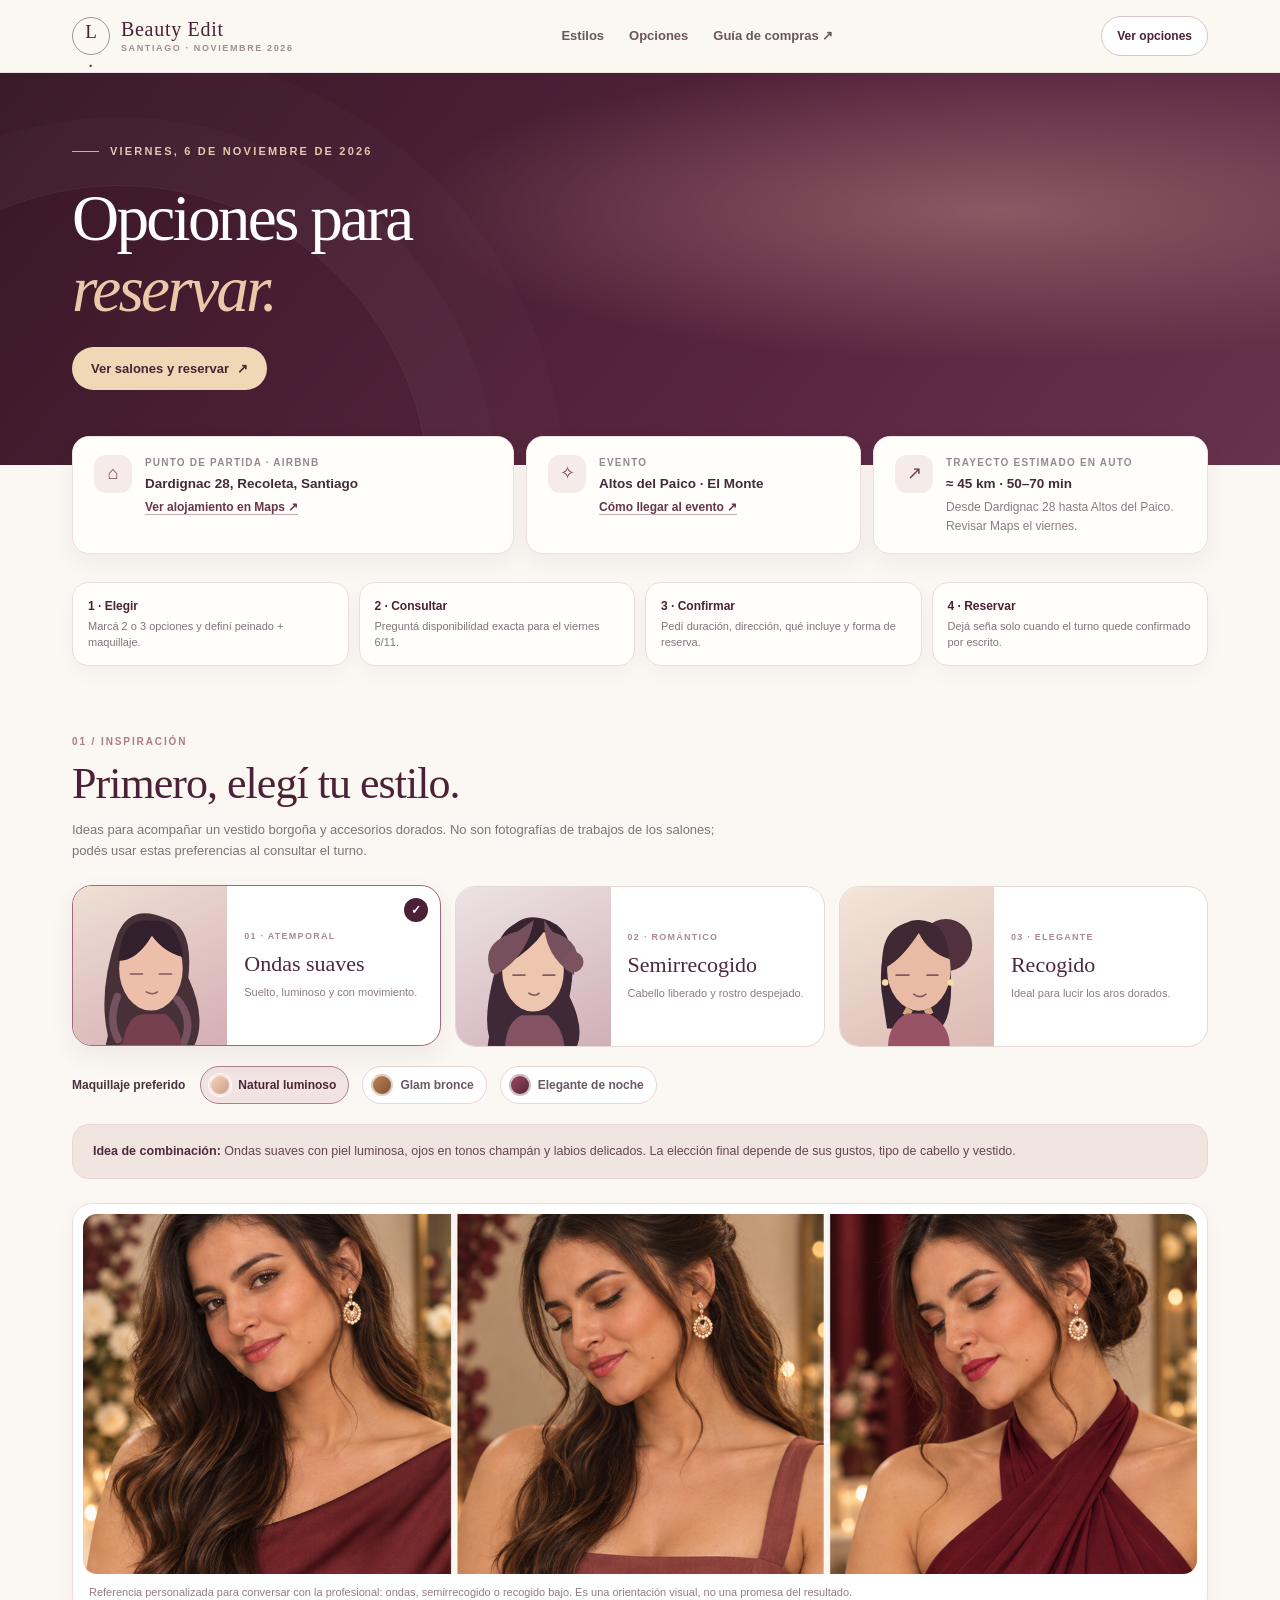
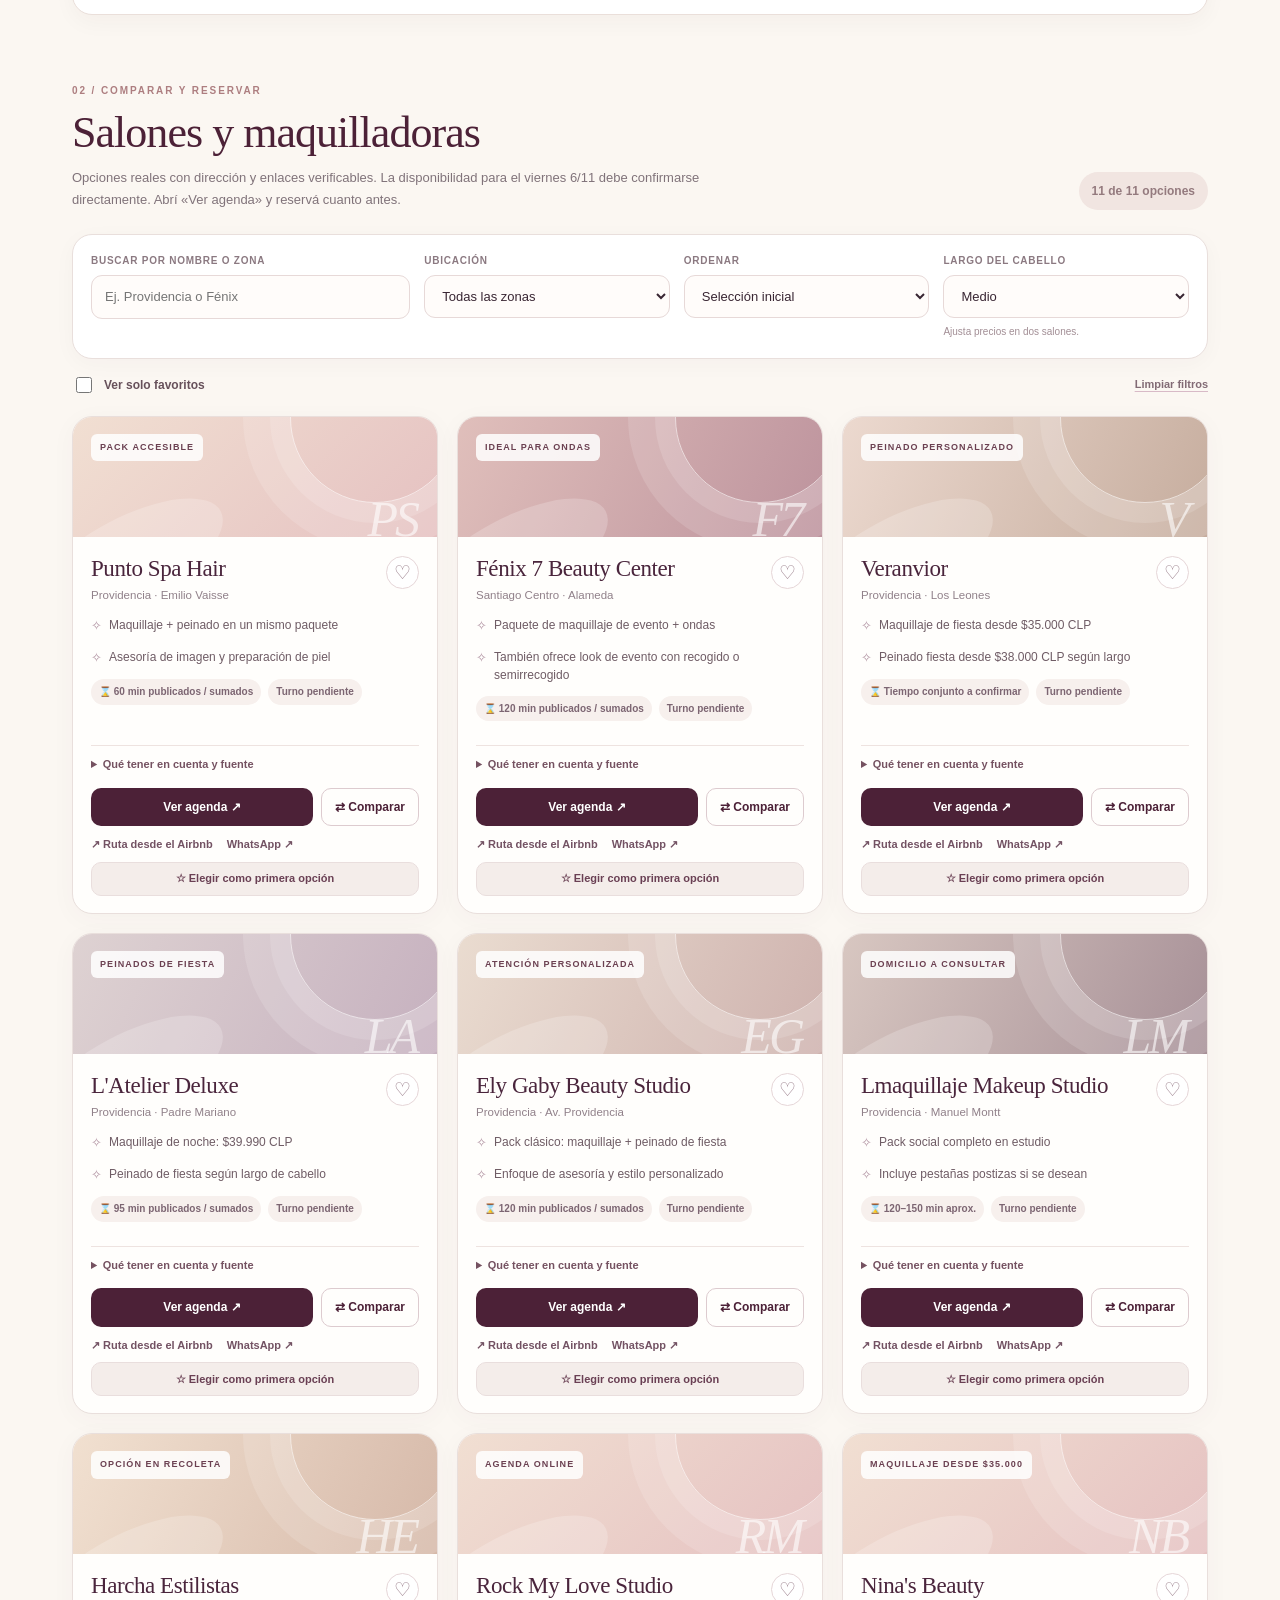
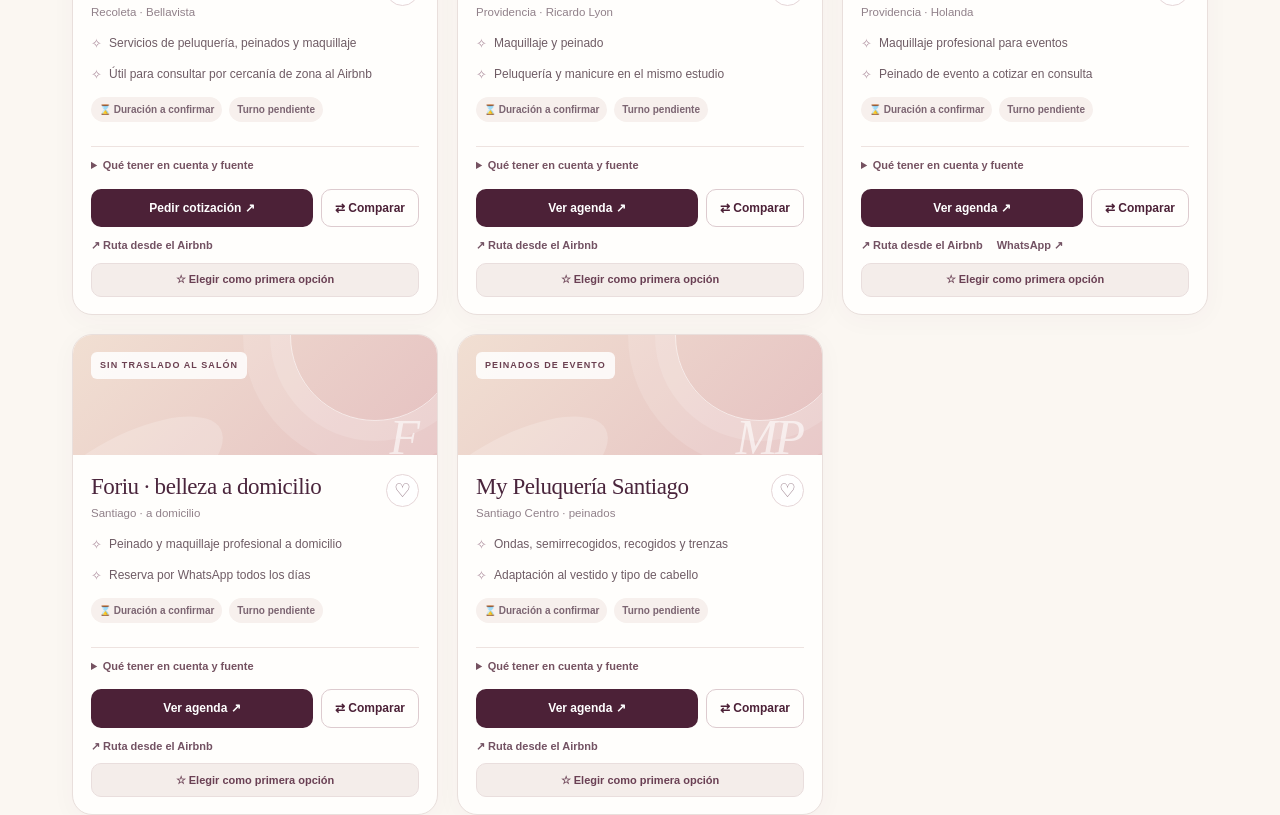
==== guia_belleza_santiago_06_noviembre.html @ 86218ea6 "Simplificar guia y destacar trayecto" ====
<!DOCTYPE html>
<html lang="es">
<head>
  <meta charset="UTF-8">
  <meta name="viewport" content="width=device-width, initial-scale=1">
  <meta name="theme-color" content="#421b31">
  <meta name="description" content="Guía interactiva de maquillaje y peluquería para el matrimonio del 6 de noviembre de 2026 en Santiago de Chile. Precios en CLP y UYU, reservas, rutas y favoritos.">
  <title>El look perfecto · Santiago, 06.11.2026</title>
  <style>
    :root{--ink:#252027;--text:#51464e;--soft:#847780;--wine:#4c2137;--wine2:#6c354d;--gold:#b99463;--gold-light:#e7d3b7;--surface:#fffefa;--cream:#fbf7f2;--pink:#f2e4e4;--line:#e7dedb;--green:#236754;--shadow:0 14px 36px rgba(55,31,40,.07);--radius:22px}
    *,*::before,*::after{box-sizing:border-box}
    html{scroll-behavior:smooth;scroll-padding-top:84px}
    body{margin:0;color:var(--ink);background:var(--cream);font-family:Inter,ui-sans-serif,-apple-system,BlinkMacSystemFont,"Segoe UI",Arial,sans-serif;font-size:15px;line-height:1.52;-webkit-font-smoothing:antialiased}
    button,input,select,textarea{font:inherit}
    button{cursor:pointer}
    a{color:inherit}
    button:focus-visible,a:focus-visible,input:focus-visible,select:focus-visible,textarea:focus-visible{outline:3px solid #c89365;outline-offset:3px}
    ::selection{background:#e7ccca;color:#4a2339}
    .container{max-width:1190px;margin-inline:auto;padding-inline:27px}
    .serif{font-family:Georgia,"Times New Roman",serif;font-weight:400}
    .topbar{position:sticky;top:0;z-index:30;background:rgba(251,247,242,.93);backdrop-filter:blur(18px);border-bottom:1px solid rgba(78,40,58,.09)}
    .nav{height:72px;display:flex;align-items:center;justify-content:space-between;gap:18px}
    .brand{display:flex;align-items:center;gap:11px;text-decoration:none;min-width:max-content}
    .brand-mark{height:38px;width:38px;border:1px solid rgba(76,33,55,.48);border-radius:50%;display:grid;place-items:center;font-family:Georgia,serif;font-size:19px;letter-spacing:-3px;padding-right:3px;color:var(--wine)}
    .brand-name{line-height:1.04;font-family:Georgia,serif;letter-spacing:.035em;font-size:20px;color:var(--wine)}
    .brand-name small{display:block;color:#a18e91;font-size:9px;font-family:Inter,ui-sans-serif,sans-serif;font-weight:650;letter-spacing:.18em;text-transform:uppercase;margin-top:4px}
    .navlinks{display:flex;gap:25px;align-items:center;font-size:13px;color:#69575d;font-weight:650}
    .navlinks a{text-decoration:none;transition:color .2s}
    .navlinks a:hover{color:var(--wine)}
    .nav-pill{border:1px solid #d9c4c7;background:white;padding:10px 15px;border-radius:100px;font-size:12px;font-weight:700;color:var(--wine);text-decoration:none;white-space:nowrap}
    .hero{background:radial-gradient(ellipse at 78% 35%,#8c5863 0%,transparent 42%),linear-gradient(130deg,#381725,#57243f 60%,#67324b);color:white;position:relative;overflow:hidden}
    .hero::before{content:"";position:absolute;left:-190px;bottom:-340px;width:620px;height:620px;border:1px solid #ffffff13;border-radius:50%;box-shadow:0 0 0 68px #ffffff05,0 0 0 136px #ffffff04}
    .hero-grid{min-height:510px;display:grid;grid-template-columns:1.08fr .92fr;gap:30px;align-items:center;position:relative}
    .hero-content{padding:70px 0 75px;position:relative;z-index:2}
    .eyebrow{letter-spacing:.2em;text-transform:uppercase;font-size:11px;font-weight:700;color:#e4c8b3;display:flex;align-items:center;gap:11px}
    .eyebrow:before{content:"";width:27px;height:1px;background:#d7ae83}
    h1{font-family:Georgia,"Times New Roman",serif;font-weight:400;font-size:clamp(45px,5.1vw,74px);line-height:1.09;letter-spacing:-.042em;margin:23px 0 22px;max-width:670px}
    h1 em{font-weight:400;color:#ebc8a9}
    .hero-p{font-size:15px;color:#efdfdf;max-width:530px;line-height:1.75;margin:0 0 30px}
    .hero-actions{display:flex;flex-wrap:wrap;gap:12px}
    .btn{border:1px solid transparent;border-radius:999px;min-height:43px;padding:10px 18px;display:inline-flex;align-items:center;justify-content:center;gap:8px;text-align:center;text-decoration:none;font-weight:720;font-size:13px;transition:transform .15s ease,background .15s ease,border .15s ease;color:inherit}
    .btn:hover{transform:translateY(-2px)}
    .btn-primary{background:var(--wine);color:white}
    .btn-primary:hover{background:#632c47}
    .btn-gold{background:#f0d7b6;color:#472336}
    .btn-gold:hover{background:#f6e1c5}
    .btn-ghost-white{border-color:#e5cbbd79;color:white;background:#ffffff08}
    .btn-outline{background:transparent;border-color:#ddcbcf;color:var(--wine)}
    .btn-muted{background:#f7f0ed;border-color:#f3e6e2;color:#523447}
    .btn-sm{padding:9px 13px;min-height:37px;font-size:12px}
    .hero-art{height:100%;min-height:490px;position:relative;display:flex;justify-content:center;align-items:flex-end;overflow:hidden}
    .hero-photo{position:absolute;inset:20px 0 20px 22px;width:calc(100% - 22px);height:calc(100% - 40px);object-fit:cover;border-radius:28px;opacity:.9;box-shadow:0 25px 45px #1d0c1750}
    .hero-art .portrait{position:relative;z-index:1;opacity:.06}
    .hero-art:after{position:absolute;content:"";inset:auto 20px 28px 50px;border-bottom:1px solid #f0cf9a52}
    .portrait{height:100%;max-height:508px;width:100%;max-width:490px;display:block;margin-bottom:-6px;filter:drop-shadow(0 25px 45px #1d0c1750)}
    .art-label{position:absolute;bottom:61px;left:0;background:#fff9f1eb;color:#522840;border:1px solid #f1e4cf;border-radius:14px;padding:13px 17px;box-shadow:0 15px 22px #10071024;font-family:Georgia,serif;font-size:18px;transform:rotate(-2deg)}
    .art-label small{display:block;font:600 10px Inter,sans-serif;letter-spacing:.15em;text-transform:uppercase;color:#97715a;margin-bottom:3px}
    .reservation-strip{display:grid;grid-template-columns:repeat(4,1fr);gap:10px;margin:28px auto 0}
    .reservation-step{background:#fffefa;border:1px solid #eadfda;border-radius:16px;padding:14px 15px;box-shadow:0 8px 20px #321d2609}
    .reservation-step b{display:block;color:var(--wine);font-size:12px;margin-bottom:4px}
    .reservation-step span{display:block;color:#83747b;font-size:11px;line-height:1.45}
    .personal-lookbook{margin:24px 0 0;background:#fff;border:1px solid #eadfda;border-radius:20px;padding:10px;box-shadow:0 8px 22px #321d2609}
    .personal-lookbook img{display:block;width:100%;border-radius:14px;max-height:360px;object-fit:cover;object-position:center}
    .personal-lookbook figcaption{padding:10px 6px 3px;color:#907d82;font-size:11px}
    .card-pricing{display:none}
    #seleccion,#agenda{display:none}
    footer.foot{display:none}
    .hero-art{display:none}
    .hero-grid{grid-template-columns:1fr;min-height:330px}
    @media(max-width:760px){.reservation-strip{grid-template-columns:1fr 1fr}.hero-photo{inset:0;width:100%;height:100%;opacity:.42}.hero-art .portrait{opacity:.08}}
    .events{display:grid;grid-template-columns:1.32fr 1fr 1fr;gap:12px;margin-top:-29px;position:relative;z-index:3}
    .event{background:var(--surface);padding:18px 21px;border:1px solid #ece1dc;border-radius:17px;box-shadow:0 10px 25px #321d260e;display:flex;gap:13px;align-items:flex-start}
    .event-ico{background:#f5ece9;border-radius:12px;width:38px;height:38px;flex:none;display:grid;place-items:center;font-size:18px;color:#773f55}
    .event small{display:block;color:#998790;font-size:10px;letter-spacing:.12em;text-transform:uppercase;font-weight:800;margin-bottom:5px}
    .event strong{font-size:13.5px;line-height:1.35;display:block;color:#422c39}
    .event span{font-size:12px;color:#8c7c83;display:block;margin-top:5px}
    .event a{color:#67354b;text-decoration:none;border-bottom:1px solid #c6abb5;font-size:12px;font-weight:650}
    main section{padding-top:68px}
    .section-heading{display:flex;align-items:end;justify-content:space-between;gap:20px;margin-bottom:24px}
    .overline{font-size:10px;letter-spacing:.19em;font-weight:850;text-transform:uppercase;color:#ad7e80;margin-bottom:10px}
    h2{font:400 clamp(31px,3.5vw,44px)/1.15 Georgia,"Times New Roman",serif;letter-spacing:-.022em;color:var(--wine);margin:0}
    .section-desc{color:#80737a;font-size:13px;line-height:1.65;margin:9px 0 0;max-width:670px}
    .counter{font-size:12px;white-space:nowrap;color:#947a7e;background:#f1e5e1;padding:10px 13px;border-radius:100px;font-weight:700}
    .looks{display:grid;grid-template-columns:repeat(3,minmax(0,1fr));gap:14px}
    .look-tile{border:1.5px solid #e6d8d5;border-radius:20px;background:white;display:flex;align-items:center;text-align:left;overflow:hidden;padding:0;min-height:161px;position:relative;color:var(--ink);transition:transform .16s,border-color .16s,box-shadow .16s}
    .look-tile:hover,.look-tile.active{border-color:#9f687e;box-shadow:0 10px 24px #56384b13;transform:translateY(-1px)}
    .look-tile.active:after{content:"✓";position:absolute;top:12px;right:12px;color:#fff;background:var(--wine);width:24px;height:24px;border-radius:50%;display:grid;place-items:center;font-size:12px;font-weight:800}
    .look-fig{height:159px;width:42%;flex:none;background:linear-gradient(155deg,#efe0d5,#d5aeb3);display:grid;place-items:end center;overflow:hidden}
    .look-fig svg{height:145px;width:100%;max-width:146px;margin-bottom:-3px}
    .look-tile:nth-child(2) .look-fig{background:linear-gradient(155deg,#ece3e5,#d1afb8)}
    .look-tile:nth-child(3) .look-fig{background:linear-gradient(155deg,#f3e6d8,#dcbab4)}
    .look-copy{padding:16px 12px 16px 17px;display:block;flex:1}
    .look-copy span{display:block;text-transform:uppercase;font-size:9px;letter-spacing:.14em;color:#a98b91;font-weight:800;margin-bottom:8px}
    .look-copy strong{display:block;font:400 22px/1.13 Georgia,serif;color:#4d293d}
    .look-copy small{display:block;font-size:11px;line-height:1.46;color:#8b7c83;margin-top:8px}
    .makeup-row{margin-top:19px;display:flex;align-items:center;gap:13px;flex-wrap:wrap}
    .makeup-label{font-weight:800;color:#49323f;font-size:12px;margin-right:2px}
    .makeup-choice{display:flex;gap:7px;align-items:center;border:1px solid #e7d8d4;background:white;border-radius:100px;padding:7px 12px 7px 8px;color:#6c5865;font-size:12px;font-weight:700}
    .makeup-choice[aria-pressed=true]{background:#f2e3e3;border-color:#ae7e91;color:#4a2539}
    .swatch{display:inline-block;width:22px;height:22px;border-radius:50%;border:2px solid #fffa;box-shadow:0 0 0 1px #ffffff}
    .small-note{font-size:11px;color:#9a8890}
    .recommendation{margin-top:20px;background:#f0e5df;border:1px solid #ead6ce;border-radius:17px;padding:16px 20px;color:#654553;font-size:12.5px;line-height:1.7}
    .recommendation b{color:#512941}
    .tools{background:white;border:1px solid #e9dfdc;border-radius:20px;padding:18px;box-shadow:0 5px 22px #44283608;display:grid;grid-template-columns:1.3fr 1fr 1fr 1fr;gap:14px;margin-top:24px}
    .field{min-width:0}
    .field label{display:block;font-weight:800;font-size:10px;letter-spacing:.075em;text-transform:uppercase;color:#8b7981;margin-bottom:7px}
    .field input,.field select,.field textarea{border:1px solid #e7d9d8;border-radius:11px;padding:11px 13px;background:#fffcfa;width:100%;min-height:43px;color:#392633;outline-offset:2px;font-size:13px}
    .field input:focus,.field select:focus,.field textarea:focus{border-color:#b9879d}
    .field-note{font-size:10px;color:#a28e95;margin-top:6px}
    .switch-row{margin-top:15px;display:flex;flex-wrap:wrap;align-items:center;justify-content:space-between;gap:10px}
    .switch-left{display:flex;gap:10px;flex-wrap:wrap;align-items:center}
    .checkline{display:flex;gap:9px;align-items:center;font-size:12px;color:#67515b;font-weight:690;cursor:pointer}
    .checkline input{accent-color:var(--wine);height:16px;width:16px}
    .budget-entry{height:35px;width:96px;border:1px solid #ded0cf;border-radius:9px;background:#fffefa;text-align:center;font-size:12px;font-weight:700;color:#55334a}
    .salon-grid{display:grid;grid-template-columns:repeat(3,minmax(0,1fr));gap:19px;margin-top:20px}
    .salon-card{background:#fffefc;border:1px solid #e9dfdc;border-radius:20px;overflow:hidden;box-shadow:0 5px 26px #59394709;position:relative;display:flex;flex-direction:column;transition:box-shadow .16s,transform .16s,border-color .16s}
    .salon-card:hover{transform:translateY(-3px);box-shadow:var(--shadow)}
    .salon-card.chosen{border-color:#a36782;box-shadow:0 12px 30px #703c5224}
    .salon-art{height:120px;position:relative;overflow:hidden;background:linear-gradient(135deg,#f1dfd2,#e5c1c1)}
    .salon-art::before{content:"";position:absolute;width:170px;height:170px;border:1px solid #fff9;right:-23px;top:-84px;border-radius:50%;box-shadow:0 0 0 20px #fff2,0 0 0 47px #fff2}
    .salon-art::after{content:"";position:absolute;width:210px;height:85px;border-radius:50%;left:-50px;bottom:-66px;transform:rotate(-28deg);background:#fff3}
    .art-2{background:linear-gradient(115deg,#e0bfbb,#bd939d)}
    .art-3{background:linear-gradient(115deg,#ecd9cf,#c6ad9e)}
    .art-4{background:linear-gradient(115deg,#ded2d2,#c6b1bf)}
    .art-5{background:linear-gradient(115deg,#eadcd0,#ceb2ae)}
    .art-6{background:linear-gradient(115deg,#d8c7c1,#a79097)}
    .art-7{background:linear-gradient(115deg,#f1e0d0,#d6b9a9)}
    .salon-art .initials{font:italic 50px Georgia,serif;letter-spacing:-3px;color:#fff9;position:absolute;right:20px;bottom:-11px}
    .salon-art .mini{position:absolute;top:17px;left:18px;border-radius:6px;background:#ffffffd9;letter-spacing:.12em;text-transform:uppercase;padding:7px 9px;color:#6b4051;font-weight:800;font-size:9px}
    .salon-content{padding:19px 18px 12px;flex:1;display:flex;flex-direction:column}
    .card-top{display:flex;align-items:flex-start;justify-content:space-between;gap:10px}
    .card-top h3{font:400 23px/1.14 Georgia,serif;letter-spacing:-.019em;color:#4a253c;margin:0 0 5px}
    .subline{color:#91818a;font-size:11.5px}
    .heart{border:1px solid #e6d6d8;border-radius:50%;width:33px;height:33px;flex:none;display:grid;place-items:center;background:#fff;font-size:19px;color:#987d89;line-height:1;padding:0}
    .heart.is-on{background:#f6e9ea;color:#933e63;border-color:#d5afbe}
    .card-pricing{margin-top:16px;background:#faf5f0;border-radius:12px;padding:13px 14px}
    .price-label{font-size:9px;text-transform:uppercase;letter-spacing:.105em;color:#a38987;font-weight:850}
    .price-main{font:500 27px/1.15 Georgia,serif;color:#4d283f;margin-top:4px}
    .price-main small{font:600 11px ui-sans-serif,sans-serif;color:#977e86;margin-left:5px}
    .price-uyu{font-size:13px;font-weight:780;margin-top:4px;color:#87614d}
    .price-hint{font-size:10.5px;color:#9a8b8a;margin-top:5px;line-height:1.45}
    .card-feature{display:flex;gap:7px;align-items:start;margin-top:12px;color:#6f5c65;font-size:12px;line-height:1.5}
    .card-feature b{font-weight:800;color:#503846}
    .card-feature .bullet{font-size:13px;color:#ad8e9e}
    .variant-control{margin-top:10px;display:flex;align-items:center;gap:9px;font-size:11px;color:#7e6973}
    .variant-control select{min-width:0;max-width:168px;flex:1;border:1px solid #e4d5d2;border-radius:8px;padding:7px;background:white;font-size:11px;color:#4e3444}
    .card-meta{display:flex;flex-wrap:wrap;gap:7px;margin-top:12px}
    .meta-tag{font-size:10px;background:#f7f0ed;color:#7c6572;border-radius:100px;padding:5px 8px;font-weight:720}
    .card-foot{padding:0 18px 17px;margin-top:auto}
    .details{margin-top:12px;padding-top:10px;border-top:1px solid #eee3e0}
    .details summary{font-size:11px;font-weight:750;color:#755261;cursor:pointer;list-style-position:inside}
    .details p{font-size:11px;line-height:1.6;color:#87757e;margin:8px 0 5px}
    .details a{font-size:11px;color:#6f4659}
    .card-buttons{display:grid;grid-template-columns:1fr auto;gap:8px;margin-top:15px}
    .card-buttons .btn{border-radius:10px;min-width:0}
    .card-aux{display:flex;gap:14px;align-items:center;flex-wrap:wrap;margin-top:10px}
    .textlink{color:#735263;text-decoration:none;font-weight:750;font-size:11px}
    .textlink:hover{text-decoration:underline}
    .subaction{font-size:11px;color:#826b75;font-weight:720;border:none;background:transparent;padding:0;text-decoration:underline;text-decoration-color:#d8bac7;text-underline-offset:3px}
    .choose-btn{width:100%;margin-top:9px;background:#f4edea;color:#6a4054;border-radius:10px;border:1px solid #e9dedd;min-height:34px;padding:7px 9px;font-weight:740;font-size:11px}
    .choose-btn.chosen{background:#f0dfe8;border-color:#c9a4b5;color:#5b2941}
    .empty{grid-column:1/-1;background:white;border:1px dashed #d3bdbf;padding:50px 20px;border-radius:18px;text-align:center;color:#846d76}
    .selected-section{margin-top:40px;background:#f2e8e2;border:1px solid #e7d9d4;border-radius:23px;padding:24px 26px}
    .selected-head{display:flex;justify-content:space-between;align-items:center;gap:16px;flex-wrap:wrap}
    .selected-head h3{font:400 28px Georgia,serif;color:#572f43;margin:0}
    .selected-head p{margin:5px 0 0;font-size:12px;color:#8d7680}
    .favs{display:flex;gap:9px;flex-wrap:wrap;margin-top:17px}
    .fav-chip{border:1px solid #dcc5cd;background:white;border-radius:100px;padding:9px 12px;display:flex;align-items:center;gap:8px;font-size:12px;color:#663950;font-weight:750}
    .fav-chip b{font-weight:700;color:#9b7475}
    .fav-chip button{border:none;background:transparent;color:#926b76;font-size:17px;line-height:1;padding:0}
    .fav-placeholder{color:#9c8490;font-size:12px;margin-top:15px}
    .selection-controls{display:flex;gap:9px;flex-wrap:wrap;margin-top:16px}
    .selected-callout{margin-top:17px;color:#6a4154;font-size:12px}
    .timeline{margin-top:20px;display:grid;grid-template-columns:repeat(3,minmax(0,1fr));gap:16px}
    .timeline-item{border:1px solid #e8dedd;background:#fffefa;border-radius:16px;padding:18px 20px}
    .timeline-item small{display:block;font-size:10px;text-transform:uppercase;letter-spacing:.14em;color:#a08b92;font-weight:850}
    .timeline-item strong{display:block;margin:9px 0 7px;font:400 26px Georgia,serif;color:#57354a}
    .timeline-item p{font-size:11px;color:#9b8992;margin:0}
    .plan-box{display:grid;grid-template-columns:1fr .95fr;gap:22px;background:#fffefa;border:1px solid #e9dfdc;border-radius:22px;padding:23px;box-shadow:0 8px 28px #432d3808}
    .plan-fields{display:grid;grid-template-columns:repeat(2,minmax(0,1fr));gap:12px;margin-top:20px}
    .plan-output{background:linear-gradient(145deg,#f4e9e6,#faf4ed);border-radius:17px;padding:24px 22px;display:flex;flex-direction:column;justify-content:center}
    .plan-output small{font-size:10px;text-transform:uppercase;font-weight:850;color:#a18087;letter-spacing:.1em}
    .plan-output h3{font:400 31px/1.1 Georgia,serif;color:var(--wine);margin:9px 0 11px}
    .plan-output p{font-size:12px;color:#856a75;line-height:1.7;margin:3px 0 12px}
    .plan-list{display:grid;gap:0;margin-top:8px}
    .plan-result{border-top:1px solid #e2d0cd;padding:11px 0;display:flex;justify-content:space-between;gap:14px;font-size:12px;color:#705666}
    .plan-result strong{font-size:13px;color:#582d43}
    .notes{margin-top:13px}
    .notes textarea{min-height:82px;resize:vertical}
    .foot{margin-top:82px;background:#402034;color:#e7d4dd;padding:42px 0 26px}
    .foot-grid{display:grid;grid-template-columns:1fr 1.5fr;gap:35px}
    .foot h3{font:400 25px Georgia,serif;color:#fff1ea;margin:0 0 12px}
    .foot p{font-size:12px;line-height:1.85;color:#e0c7d0b9;max-width:440px}
    .source-links{display:flex;gap:8px;flex-wrap:wrap}
    .source-links a{font-size:11px;text-decoration:none;border:1px solid #f0d6dd50;border-radius:100px;padding:7px 10px;color:#f1dfe7}
    .source-links a:hover{background:#ffffff16}
    .bottomline{border-top:1px solid #ffffff29;padding-top:16px;margin-top:29px;color:#d0b5c0;font-size:11px;display:flex;justify-content:space-between;gap:15px;flex-wrap:wrap}
    .toast{position:fixed;bottom:23px;left:50%;transform:translate(-50%,20px);background:#402539;color:#fff;border-radius:13px;padding:13px 19px;box-shadow:0 20px 40px #23142345;font-weight:650;font-size:13px;opacity:0;pointer-events:none;transition:opacity .22s,transform .22s;z-index:70;max-width:min(92vw,430px);text-align:center}
    .toast.visible{opacity:1;transform:translate(-50%,0)}
    .dialog{max-width:790px;width:min(90vw,790px);border:none;padding:0;border-radius:20px;box-shadow:0 35px 100px #27162180;color:#3c2a38}
    .dialog::backdrop{background:#25182196;backdrop-filter:blur(5px)}
    .dialog-head{padding:23px 26px 17px;background:#f7eae7;display:flex;justify-content:space-between;align-items:center;gap:15px}
    .dialog-head h3{margin:0;font:400 30px Georgia,serif;color:#542d42}
    .dialog-close{width:33px;height:33px;border-radius:50%;border:1px solid #d9bec8;background:white;color:#664157;font-size:22px;line-height:1}
    .dialog-content{padding:18px 24px 25px;overflow-x:auto}
    .comparison{border-collapse:collapse;min-width:560px;width:100%;font-size:12px}
    .comparison th,.comparison td{border-bottom:1px solid #e8e0df;padding:13px;text-align:left;vertical-align:top}
    .comparison th{width:25%;color:#9e7585;font-weight:780}
    .comparison td{color:#4f3846}
    .tiny{font-size:11px;color:#97838d;line-height:1.55}
    .mobile-dock{display:none}
    .sr-only{position:absolute;width:1px;height:1px;padding:0;margin:-1px;overflow:hidden;clip:rect(0,0,0,0);white-space:nowrap;border:0}
    @media(max-width:1030px){.hero-grid{grid-template-columns:1fr .78fr}.salon-grid{grid-template-columns:repeat(2,minmax(0,1fr))}.tools{grid-template-columns:repeat(2,minmax(0,1fr))}.looks{grid-template-columns:repeat(3,minmax(0,1fr))}.look-tile{display:block}.look-fig{width:100%;height:112px}.look-fig svg{height:112px}.look-copy{padding:12px 13px}.look-copy strong{font-size:21px}.navlinks{gap:14px}}
    @media(max-width:750px){.container{padding-inline:17px}.nav{height:66px}.navlinks{display:none}.nav-pill{padding:9px 11px;font-size:11px}.hero-grid{grid-template-columns:1fr;min-height:0;gap:0}.hero-content{padding:50px 0 20px}.hero-p{font-size:13px}.hero-art{height:275px;min-height:0;max-width:470px;width:100%;margin-inline:auto}.portrait{max-height:300px}.art-label{left:0;bottom:25px;font-size:15px}.hero h1{font-size:clamp(43px,9.6vw,62px);margin:16px 0 17px}.events{grid-template-columns:1fr 1fr;gap:9px;margin-top:-14px}.event{padding:13px 12px;gap:9px}.event:first-child{grid-column:1/-1}.event strong{font-size:12px}.event span{font-size:10px}.event-ico{width:31px;height:31px;border-radius:9px}.section-heading{align-items:start}.counter{display:none}main section{padding-top:52px}.looks{gap:9px}.look-fig{height:105px}.look-fig svg{height:105px}.look-copy strong{font-size:17px}.look-copy span{font-size:8px}.look-copy small{font-size:10px}.makeup-row{align-items:flex-start}.salon-grid{gap:12px}.plan-box{grid-template-columns:1fr}.foot-grid{grid-template-columns:1fr}.foot{margin-top:60px}.mobile-dock{position:fixed;z-index:26;bottom:13px;left:17px;right:17px;display:flex;background:#4d2940;border:1px solid #dfbbc77a;box-shadow:0 12px 36px #30202e55;border-radius:15px;padding:9px 10px;align-items:center;justify-content:space-between;color:white;gap:12px}.mobile-dock span{font-size:12px;line-height:1.3}.mobile-dock strong{font-size:13px;display:block}.mobile-dock a{background:#f1d7b6;color:#422236;text-decoration:none;border-radius:10px;padding:10px 13px;font-size:12px;font-weight:850}.foot{padding-bottom:110px}}
    @media(max-width:530px){.nav-pill{font-size:10px}.brand-name{font-size:16px}.brand-mark{width:33px;height:33px;font-size:17px}.looks{grid-template-columns:1fr}.look-tile{display:flex;min-height:111px}.look-fig{height:123px;width:37%}.look-fig svg{height:126px}.look-copy{padding-left:15px}.look-copy strong{font-size:22px}.tools{grid-template-columns:1fr 1fr;gap:10px;padding:13px}.field select,.field input{font-size:12px}.salon-grid{grid-template-columns:1fr}.salon-art{height:92px}.salon-content{padding-top:16px}.salon-art .initials{font-size:43px}.section-desc{font-size:12px}.selected-section{padding:19px 17px}.timeline{grid-template-columns:1fr}.timeline-item{padding:14px 16px}.plan-fields{grid-template-columns:1fr 1fr;gap:10px}.plan-box{padding:16px}.foot-grid{gap:18px}.bottomline{display:block}.hero-art{height:245px}}
    @media(prefers-reduced-motion:reduce){*,*:before,*:after{scroll-behavior:auto!important;transition:none!important}}
    @media(max-width:350px){.brand-name small{display:none}.brand-name{font-size:15px}.brand{gap:7px}.nav-pill{padding:8px 8px;font-size:10px}}
    @media print{.topbar,.hero-art,.mobile-dock,.btn,.heart,.tools,.card-buttons,.card-aux,.selection-controls,.makeup-row,.foot,.dialog,.toast{display:none!important}.hero{background:white!important;color:#352b31}.hero h1{color:#4c2137}.hero-p{color:#555}.hero-content{padding:30px 0}.events{margin:0}.salon-grid{display:block}.salon-card{break-inside:avoid;display:inline-flex;width:48%;margin:0 1% 13px 0}.salon-art{height:50px}main section{padding-top:20px}.looks{display:none}body{background:white}}
  </style>
</head>
<body>
  <header class="topbar"><nav class="container nav" aria-label="Navegación principal">
    <a class="brand" href="#inicio" aria-label="Volver al inicio"><span class="brand-mark">L<span style="font-style:italic">.</span></span><span class="brand-name">Beauty Edit<small>Santiago · Noviembre 2026</small></span></a>
    <div class="navlinks"><a href="#estilos">Estilos</a><a href="#salones">Opciones</a><a href="index.html">Guía de compras ↗</a></div>
    <a class="nav-pill" href="#salones">Ver opciones</a>
  </nav></header>

  <section class="hero" id="inicio"><div class="container hero-grid">
    <div class="hero-content">
      <div class="eyebrow">VIERNES, 6 DE NOVIEMBRE DE 2026</div>
      <h1>Opciones para<br><em>reservar.</em></h1>
      <div class="hero-actions"><a class="btn btn-gold" href="#salones">Ver salones y reservar <span aria-hidden="true">↗</span></a></div>
    </div>
    <div class="hero-art" aria-hidden="true">
      <svg class="portrait" xmlns="http://www.w3.org/2000/svg" viewBox="0 0 490 540">
        <defs><linearGradient id="dress" x1="0" y1="0" x2="1" y2="1"><stop stop-color="#a75f70"/><stop offset="1" stop-color="#6f2f4d"/></linearGradient><linearGradient id="skin" x1="0" y1="0" x2="1" y2="1"><stop stop-color="#f8d7be"/><stop offset="1" stop-color="#c48d7d"/></linearGradient><linearGradient id="hair" x1="0" y1="0" x2="1" y2=".6"><stop stop-color="#493039"/><stop offset="1" stop-color="#211421"/></linearGradient></defs>
        <ellipse cx="265" cy="290" rx="200" ry="235" fill="#f2cbab" opacity=".13"/><ellipse cx="265" cy="290" rx="170" ry="205" fill="none" stroke="#f1cbaf" stroke-opacity=".32"/>
        <path d="M116 492 Q135 435 217 409 L218 359 L309 355 L311 408 Q401 430 423 499 L437 545 H77Z" fill="url(#dress)"/>
        <path d="M215 387 Q243 433 291 397 L305 432 Q271 472 221 426Z" fill="url(#skin)"/>
        <path d="M149 363 C105 261 156 143 236 123 C325 98 377 176 364 283 C393 347 384 428 357 477 C337 459 327 445 331 401 L186 411 C190 446 168 468 143 487 C116 438 117 405 149 363Z" fill="url(#hair)"/>
        <path d="M177 236 C176 168 210 141 269 147 C325 148 352 192 342 270 C339 322 318 375 282 395 C245 409 205 375 189 342 C173 303 171 264 177 236Z" fill="url(#skin)"/>
        <path d="M166 262 C156 194 176 155 213 143 C251 117 310 134 337 179 C326 180 299 174 272 164 C251 209 209 239 173 246Z" fill="#2a1a29"/>
        <path d="M279 155 C307 180 319 216 320 249 C345 272 363 319 346 363 C369 342 379 288 350 201 C333 150 285 113 231 128" fill="#34202c"/>
        <path d="M202 265 Q225 253 242 264" fill="none" stroke="#4d3335" stroke-width="3" stroke-linecap="round"/><path d="M282 263 Q302 252 318 260" fill="none" stroke="#4d3335" stroke-width="3" stroke-linecap="round"/>
        <path d="M215 270 Q226 276 239 268 M288 267 Q298 272 310 265" fill="none" stroke="#32272c" stroke-width="3" stroke-linecap="round"/>
        <path d="M264 272 L257 308 Q265 316 275 308" fill="none" stroke="#b17870" stroke-width="2" stroke-linecap="round"/>
        <path d="M244 341 Q263 333 286 340 Q264 353 244 341Z" fill="#995664"/><path d="M247 341 Q267 345 283 341" stroke="#6a384d" stroke-width="1.5" fill="none"/>
        <path d="M180 268 C162 255 157 287 177 308 M340 267 C353 247 357 289 341 302" fill="none" stroke="#bd8678" stroke-width="8" stroke-linecap="round"/>
        <ellipse cx="173" cy="322" rx="5" ry="9" fill="#e9c98f"/><ellipse cx="341" cy="318" rx="5" ry="9" fill="#e9c98f"/>
        <path d="M216 411 Q261 439 311 410" fill="none" stroke="#e8c596" stroke-width="2"/><circle cx="263" cy="434" r="6" fill="#f4d8a5"/>
        <path d="M146 360 Q149 439 126 481 M351 353 Q349 431 379 482" stroke="#b48285" stroke-opacity=".5" stroke-width="3" fill="none"/>
        <g fill="#e5bd82" opacity=".7"><circle cx="85" cy="117" r="2"/><circle cx="405" cy="184" r="3"/><circle cx="401" cy="340" r="2"/><circle cx="88" cy="365" r="2"/><path d="M390 97v18m-9-9h18" stroke="#e5bd82" stroke-width="1.5"/></g>
      </svg>
    </div>
  </div></section>

  <div class="container events">
    <div class="event"><div class="event-ico" aria-hidden="true">⌂</div><div><small>Punto de partida · Airbnb</small><strong>Dardignac 28, Recoleta, Santiago</strong><span><a href="https://www.google.com/maps/search/?api=1&amp;query=Dardignac%2028%2C%20Recoleta%2C%20Santiago%2C%20Chile" target="_blank" rel="noopener noreferrer">Ver alojamiento en Maps ↗</a></span></div></div>
    <div class="event"><div class="event-ico" aria-hidden="true">✧</div><div><small>Evento</small><strong>Altos del Paico · El Monte</strong><span><a href="https://www.google.com/maps/search/?api=1&amp;query=Altos%20del%20Paico%2C%20Camino%20Paico%20Alto%2C%20El%20Monte%2C%20Chile" target="_blank" rel="noopener noreferrer">Cómo llegar al evento ↗</a></span></div></div>
    <div class="event"><div class="event-ico" aria-hidden="true">↗</div><div><small>Trayecto estimado en auto</small><strong>≈ 45 km · 50–70 min</strong><span>Desde Dardignac 28 hasta Altos del Paico. Revisar Maps el viernes.</span></div></div>
  </div>
  <div class="container reservation-strip" aria-label="Pasos para reservar">
    <div class="reservation-step"><b>1 · Elegir</b><span>Marcá 2 o 3 opciones y definí peinado + maquillaje.</span></div>
    <div class="reservation-step"><b>2 · Consultar</b><span>Preguntá disponibilidad exacta para el viernes 6/11.</span></div>
    <div class="reservation-step"><b>3 · Confirmar</b><span>Pedí duración, dirección, qué incluye y forma de reserva.</span></div>
    <div class="reservation-step"><b>4 · Reservar</b><span>Dejá seña solo cuando el turno quede confirmado por escrito.</span></div>
  </div>

  <main>
  <section class="container" id="estilos" aria-labelledby="stylesHeading">
    <div class="section-heading"><div><div class="overline">01 / Inspiración</div><h2 id="stylesHeading">Primero, elegí tu estilo.</h2><p class="section-desc">Ideas para acompañar un vestido borgoña y accesorios dorados. No son fotografías de trabajos de los salones; podés usar estas preferencias al consultar el turno.</p></div></div>
    <div class="looks" role="group" aria-label="Elegir estilo de peinado">
      <button class="look-tile" data-hair-style="ondas" aria-pressed="true" type="button">
        <span class="look-fig"><svg viewBox="0 0 130 155" aria-hidden="true"><path d="M20 142Q9 95 30 34Q44 0 81 16Q112 24 106 80Q127 126 111 155H17" fill="#483039"/><ellipse cx="66" cy="70" rx="34" ry="45" fill="#edbfab"/><path d="M31 62Q34 13 67 19Q93 15 101 58Q80 53 67 35Q51 62 31 62" fill="#33202d"/><path d="M30 100Q20 126 31 146M94 103Q113 125 100 152" stroke="#765261" stroke-width="8" fill="none" stroke-linecap="round"/><path d="M44 76h13M75 76h13M61 95q7 4 12 0" stroke="#815764" stroke-width="1.6" fill="none" stroke-linecap="round"/><path d="M36 149Q41 121 56 119L82 119Q98 131 99 155H28" fill="#774050"/></svg></span>
        <span class="look-copy"><span>01 · Atemporal</span><strong>Ondas suaves</strong><small>Suelto, luminoso y con movimiento.</small></span>
      </button>
      <button class="look-tile" data-hair-style="semi" aria-pressed="false" type="button">
        <span class="look-fig"><svg viewBox="0 0 130 155" aria-hidden="true"><path d="M18 142Q10 111 33 44Q44 7 77 16Q118 27 104 99Q122 136 110 156H16" fill="#3f2937"/><ellipse cx="65" cy="71" rx="33" ry="44" fill="#eec6af"/><path d="M25 69Q22 24 60 16Q101 12 107 60Q84 47 78 28Q56 58 25 69" fill="#37232e"/><path d="M20 73Q7 40 49 29L66 17Q59 56 25 76" fill="#76505c"/><path d="M109 73Q122 41 86 30L77 17Q76 55 109 76" fill="#76505c"/><circle cx="108" cy="62" r="11" fill="#7c5260"/><path d="M43 76h14m18 0h14M60 95q7 5 12 0" stroke="#855965" stroke-width="1.7" fill="none"/><path d="M35 153Q37 125 53 119H81Q97 131 99 155" fill="#855263"/></svg></span>
        <span class="look-copy"><span>02 · Romántico</span><strong>Semirrecogido</strong><small>Cabello liberado y rostro despejado.</small></span>
      </button>
      <button class="look-tile" data-hair-style="recogido" aria-pressed="false" type="button">
        <span class="look-fig"><svg viewBox="0 0 130 155" aria-hidden="true"><circle cx="96" cy="44" r="28" fill="#51313d"/><path d="M27 93Q22 29 59 18Q95 10 101 73Q104 119 90 133H33" fill="#392532"/><ellipse cx="67" cy="70" rx="34" ry="44" fill="#e9bba5"/><path d="M28 69Q25 20 65 19Q96 13 100 59Q77 52 67 31Q45 64 28 69" fill="#402832"/><path d="M42 76h15M75 76h13M61 96q7 6 14 0" stroke="#855561" stroke-width="1.7" fill="none"/><path d="M53 119L57 112M79 118L76 112" stroke="#d7a67f" stroke-width="8"/><path d="M34 154Q34 128 54 117L77 117Q101 129 100 155" fill="#985364"/><circle cx="31" cy="84" r="3.5" fill="#f3dda9"/><circle cx="101" cy="84" r="3.5" fill="#f3dda9"/></svg></span>
        <span class="look-copy"><span>03 · Elegante</span><strong>Recogido</strong><small>Ideal para lucir los aros dorados.</small></span>
      </button>
    </div>
    <div class="makeup-row" role="group" aria-label="Elegir estilo de maquillaje"><span class="makeup-label">Maquillaje preferido</span>
      <button class="makeup-choice" data-makeup="luminoso" aria-pressed="true" type="button"><span class="swatch" style="background:linear-gradient(135deg,#f5d4b9,#cc9d86)"></span>Natural luminoso</button>
      <button class="makeup-choice" data-makeup="bronce" aria-pressed="false" type="button"><span class="swatch" style="background:linear-gradient(135deg,#bd8454,#825235)"></span>Glam bronce</button>
      <button class="makeup-choice" data-makeup="clasico" aria-pressed="false" type="button"><span class="swatch" style="background:linear-gradient(135deg,#9b495f,#51263b)"></span>Elegante de noche</button>
    </div>
    <div class="recommendation"><b>Idea de combinación:</b> <span id="lookSuggestion">Ondas suaves con maquillaje luminoso, ojos definidos en tonos champán y labios discretos.</span> La elección final depende de sus gustos, tipo de cabello y vestido.</div>
    <figure class="personal-lookbook"><img src="assets/novia-lookbook.png" alt="Tres propuestas de ondas, semirrecogido y recogido inspiradas en las referencias personales"><figcaption>Referencia personalizada para conversar con la profesional: ondas, semirrecogido o recogido bajo. Es una orientación visual, no una promesa del resultado.</figcaption></figure>
  </section>

  <section class="container" id="salones" aria-labelledby="salonsHeading">
      <div class="section-heading"><div><div class="overline">02 / Comparar y reservar</div><h2 id="salonsHeading">Salones y maquilladoras</h2><p class="section-desc">Opciones reales con dirección y enlaces verificables. La disponibilidad para el viernes 6/11 debe confirmarse directamente. Abrí «Ver agenda» y reservá cuanto antes.</p></div><span class="counter" id="salonCounter">7 opciones</span></div>
    <div class="tools" aria-label="Filtros de búsqueda">
      <div class="field"><label for="searchSalon">Buscar por nombre o zona</label><input id="searchSalon" type="search" placeholder="Ej. Providencia o Fénix"></div>
      <div class="field"><label for="district">Ubicación</label><select id="district"><option value="all">Todas las zonas</option><option value="recoleta">Recoleta / Bellavista</option><option value="centro">Santiago Centro</option><option value="providencia">Providencia</option></select></div>
      <div class="field"><label for="sortBy">Ordenar</label><select id="sortBy"><option value="recommended">Selección inicial</option><option value="alpha">Nombre A–Z</option></select></div>
      <div class="field"><label for="hairLength">Largo del cabello</label><select id="hairLength"><option value="corto">Corto</option><option value="medio">Medio</option><option value="largo">Largo</option><option value="extra">Extra largo</option></select><div class="field-note">Ajusta precios en dos salones.</div></div>
    </div>
    <div class="switch-row"><div class="switch-left"><label class="checkline"><input type="checkbox" id="favsOnly"> Ver solo favoritos</label></div><button class="subaction" id="resetFilters" type="button">Limpiar filtros</button></div>
    <div class="salon-grid" id="salonGrid" aria-live="polite"></div>
    <div class="selected-section" id="seleccion">
      <div class="selected-head"><div><div class="overline">03 / Tu selección personal</div><h3>Mis favoritos <span aria-hidden="true">♡</span></h3><p>Guardá salones para comparar y elegí uno como primera opción.</p></div><div style="font-size:12px;color:#9b7b87;font-weight:850" id="favoritesCount">0 guardados</div></div>
      <div id="favoriteChips" class="favs"></div><div id="favoritePlaceholder" class="fav-placeholder">Todavía no elegiste favoritos. Tocá el corazón en los salones que te interesen.</div>
      <div id="chosenCallout" class="selected-callout" aria-live="polite"></div>
      <div class="selection-controls"><button id="compareBtn" class="btn btn-primary btn-sm" type="button">Comparar seleccionados (<span id="compareCount">0</span>)</button><button id="shareWhatsapp" class="btn btn-outline btn-sm" type="button">Enviar opciones por WhatsApp ↗</button><button id="copySummary" class="btn btn-outline btn-sm" type="button">Copiar mi selección</button><button id="resetChoices" class="btn btn-muted btn-sm" type="button">Reiniciar elección</button></div>
      <div class="tiny" style="margin-top:13px">Los favoritos se guardan únicamente en este navegador. Para enviarlos a otro dispositivo usá «Copiar» o «WhatsApp». Los botones de comparar admiten hasta 3 salones.</div>
    </div>
  </section>

  <section class="container" id="agenda" aria-labelledby="agendaHeading">
    <div class="section-heading"><div><div class="overline">04 / Plan del día</div><h2 id="agendaHeading">Organizar el viernes 6.</h2><p class="section-desc">Al saber la hora de llegada al matrimonio, calculá una ventana orientativa para el arreglo. Los desplazamientos los ingresás vos: no se estiman automáticamente.</p></div></div>
    <div class="plan-box">
      <div><div class="field"><label for="arrivalTime">Hora a la que quieren llegar a Altos del Paico</label><input type="time" id="arrivalTime" value=""></div>
        <div class="plan-fields">
          <div class="field"><label for="venueDrive">Airbnb → evento (min)</label><input id="venueDrive" type="number" min="0" max="300" placeholder="Consultar en Maps"><div class="field-note">Traslado real para ese viernes.</div></div>
          <div class="field"><label for="salonBack">Salón → Airbnb (min)</label><input id="salonBack" type="number" min="0" max="180" placeholder="Según salón elegido"><div class="field-note">0 si la atención es a domicilio.</div></div>
          <div class="field"><label for="dressMins">Vestirse y retoques (min)</label><input id="dressMins" type="number" min="0" max="180" value="45"></div>
          <div class="field"><label for="trafficMins">Margen adicional (min)</label><input id="trafficMins" type="number" min="0" max="180" value="30"></div>
        </div>
        <p class="tiny" style="margin-top:13px">El lugar del evento se encuentra en Camino Paico Alto s/n, comuna de El Monte. La duración del viaje depende del tránsito de ese día. <a href="https://www.google.com/maps/dir/?api=1&amp;origin=Dardignac%2028%2C%20Recoleta%2C%20Santiago%2C%20Chile&amp;destination=Altos%20del%20Paico%2C%20El%20Monte%2C%20Chile&amp;travelmode=driving" target="_blank" rel="noopener noreferrer" style="color:#74445d">Consultar trayecto en Google Maps ↗</a></p>
        <div class="field notes"><label for="personalNotes">Mis notas (por ejemplo, peinado deseado o turnos confirmados)</label><textarea id="personalNotes" placeholder="Me gusta el semirrecogido. Preguntar si incluye pestañas, prueba o lavado…"></textarea></div>
      </div>
      <div class="plan-output" aria-live="polite"><small>Organización estimada</small><h3>El día, sin apuros.</h3><p id="planIntro">Completá la hora de llegada y los tiempos de traslado para obtener un cronograma.</p><div class="plan-list" id="planResults"></div><p class="tiny" style="margin-top:15px">El cálculo usa los parámetros que ingreses. No verifica duración de ruta, tráfico ni turnos libres.</p></div>
    </div>
  </section>
  </main>

  <footer class="foot"><div class="container"><div class="foot-grid"><div><h3>Una pequeña guía para elegir bien.</h3><p>Precios relevados el 15 de octubre de 2026, sujetos a cambios. Convertidos con 1 CLP ≈ 0,041008 UYU. Servicios para <b>invitada</b>, no para novia. Confirmar por escrito precio final, tipo de peinado, pestañas, lavado, tiempos, forma de pago, políticas de cambios y disponibilidad el 6 de noviembre.</p><div class="field" style="max-width:220px;margin-top:12px"><label for="rateInput" style="color:#dfc0c8">UYU por 1.000 CLP (editable)</label><input id="rateInput" type="number" step="0.001" min="1" max="100" value="41.008" style="background:#fff8f5"></div><p style="font-size:10px">La edición del tipo de cambio actualiza todo el HTML y no implica una cotización futura.</p></div><div><h3>Fuentes y reservas</h3><p>Los siguientes enlaces llevan a páginas de reserva o fichas públicas de cada opción; allí se consulta la disponibilidad real.</p><div class="source-links"><a href="https://agendapro.com/site/cl/puntospahair/391676" target="_blank" rel="noopener noreferrer">Punto Spa Hair</a><a href="https://agendapro.com/site/cl/beautycenterfenix7/384033" target="_blank" rel="noopener noreferrer">Fénix 7</a><a href="https://agendapro.com/site/cl/latelierdeluxepeluqueria/452887" target="_blank" rel="noopener noreferrer">L'Atelier Deluxe</a><a href="https://agendapro.com/site/cl/veranvior/2680" target="_blank" rel="noopener noreferrer">Veranvior</a><a href="https://www.fresha.com/es/book-now/ely-gaby-beauty-studio-iqgmdr6t/all-offer?share&amp;pId=127288" target="_blank" rel="noopener noreferrer">Ely Gaby</a><a href="https://agendapro.com/site/cl/lmaquillaje/82766" target="_blank" rel="noopener noreferrer">Lmaquillaje</a><a href="https://www.2x3.cl/profesional/harcha-estilistas" target="_blank" rel="noopener noreferrer">Harcha Estilistas</a></div><p style="font-size:11px;margin-top:20px">La selección y el formulario son locales. Este archivo no transmite datos ni realiza reservas automáticamente. Los enlaces externos sí requieren conexión.</p></div></div><div class="bottomline"><span>BEAUTY EDIT · SANTIAGO DE CHILE · 06.11.2026</span><span>Hecho para elegir con calma y reservar con tiempo ✧</span></div></div></footer>

  <div class="mobile-dock"><span><strong id="dockChosen">Mi selección</strong><span id="dockCount">0 favoritos guardados</span></span><a href="#seleccion">Ver favoritos →</a></div>
  <div class="toast" id="toast" role="status" aria-live="polite"></div>
  <dialog class="dialog" id="compareDialog" aria-labelledby="compareTitle"><div class="dialog-head"><h3 id="compareTitle">Comparación de salones</h3><button class="dialog-close" id="closeDialog" aria-label="Cerrar" type="button">×</button></div><div class="dialog-content" id="comparisonBody"></div></dialog>

  <script>
  (() => {
    'use strict';
    const ORIGIN='Dardignac 28, Recoleta, Santiago, Chile';
    const KEY='beauty-edit-2026-11-06-v2';
    const salons=[
      {id:'punto',name:'Punto Spa Hair',sub:'Providencia · Emilio Vaisse',district:'providencia',address:'Emilio Vaisse 582, Providencia, Santiago, Chile',priceType:'fixed',amount:54990,duration:60,art:1,monogram:'PS',tag:'Pack accesible',recommended:1,amenities:['Maquillaje + peinado en un mismo paquete','Asesoría de imagen y preparación de piel'],notes:'Duración anunciada: 60 minutos. Por tratarse de un look de fiesta, confirmar si ese tiempo alcanza para el peinado elegido.',booking:'https://agendapro.com/site/cl/puntospahair/391676',phone:'56972111342',source:'AgendaPro',published:'Pack de maquillaje y peinado: $54.990 CLP.'},
      {id:'fenix',name:'Fénix 7 Beauty Center',sub:'Santiago Centro · Alameda',district:'centro',address:'Av. Libertador Bernardo O\u2019Higgins 949, local 9, Santiago, Chile',priceType:'fenix',amount:59990,duration:120,art:2,monogram:'F7',tag:'Ideal para ondas',recommended:2,amenities:['Paquete de maquillaje de evento + ondas','También ofrece look de evento con recogido o semirrecogido'],notes:'Elegí «Ondas» ($59.990) o «Evento completo» ($80.000). Ambos figuran con duración de 120 minutos.',booking:'https://agendapro.com/site/cl/beautycenterfenix7/384033',phone:'56957777773',source:'AgendaPro',published:'Maquillaje + ondas: $59.990 CLP. Servicio para eventos especiales: $80.000 CLP.'},
      {id:'veranvior',name:'Veranvior',sub:'Providencia · Los Leones',district:'providencia',address:'Coll y Pi 124B, Providencia, Santiago, Chile',priceType:'veranvior',amount:80000,duration:150,art:3,monogram:'V',tag:'Peinado personalizado',recommended:3,amenities:['Maquillaje de fiesta desde $35.000 CLP','Peinado fiesta desde $38.000 CLP según largo'],notes:'Precio calculado como maquillaje de fiesta + peinado para el largo seleccionado; no es un pack cerrado. Consultar lavado (+ desde $10.000 CLP) y precio final. La duración de 150 min es una planificación prudente, no un tiempo conjunto anunciado.',booking:'https://agendapro.com/site/cl/veranvior/2680',phone:'56952000003',source:'AgendaPro',published:'Maquillaje fiesta desde $35.000; peinado $38.000 / $45.000 / $55.000 / $65.000 CLP según largo.'},
      {id:'latelier',name:"L'Atelier Deluxe",sub:'Providencia · Padre Mariano',district:'providencia',address:'Padre Mariano 10, local 4, Providencia, Santiago, Chile',priceType:'latelier',amount:87980,duration:95,art:4,monogram:'LA',tag:'Peinados de fiesta',recommended:4,amenities:['Maquillaje de noche: $39.990 CLP','Peinado de fiesta según largo de cabello'],notes:'Servicios publicados por separado y calculados como suma. La duración combina maquillaje (50 min) y el peinado correspondiente, pero hay que confirmar cómo se agendan juntos.',booking:'https://agendapro.com/site/cl/latelierdeluxepeluqueria/452887',phone:'56954167235',source:'AgendaPro',published:'Maquillaje noche $39.990; peinado fiesta $32.990 (corto), $47.990 (medio), $62.990 (largo), $79.990 (extra largo).'},
      {id:'ely',name:'Ely Gaby Beauty Studio',sub:'Providencia · Av. Providencia',district:'providencia',address:'Av. Providencia 1998, oficina 309, Providencia, Santiago, Chile',priceType:'fixed',amount:95000,duration:120,art:5,monogram:'EG',tag:'Atención personalizada',recommended:5,amenities:['Pack clásico: maquillaje + peinado de fiesta','Enfoque de asesoría y estilo personalizado'],notes:'El paquete se anuncia como 2 horas en Fresha. Confirmar el diseño específico del peinado antes de pagar.',booking:'https://www.fresha.com/es/book-now/ely-gaby-beauty-studio-iqgmdr6t/all-offer?share&pId=127288',phone:'56966822984',source:'Fresha',published:'Pack maquillaje clásico + peinado fiesta: $95.000 CLP.'},
      {id:'lma',name:'Lmaquillaje Makeup Studio',sub:'Providencia · Manuel Montt',district:'providencia',address:'Manuel Montt 252, oficina 215, Providencia, Santiago, Chile',priceType:'fixed',amount:100000,duration:150,art:6,monogram:'LM',tag:'Domicilio a consultar',recommended:6,amenities:['Pack social completo en estudio','Incluye pestañas postizas si se desean'],notes:'El servicio puede durar 120 a 150 min. Se solicita cabello completamente limpio y seco. También ofrecen atención en el Airbnb mediante cotización y coordinación por WhatsApp; $100.000 es precio en estudio, no a domicilio.',booking:'https://agendapro.com/site/cl/lmaquillaje/82766',phone:'56932906801',source:'AgendaPro',published:'Maquillaje + peinado social en estudio: $100.000 CLP. Domicilio: a cotizar.'},
      {id:'harcha',name:'Harcha Estilistas',sub:'Recoleta · Bellavista',district:'recoleta',address:'Santa Filomena 194, Recoleta, Santiago, Chile',priceType:'quote',amount:null,duration:null,art:7,monogram:'HE',tag:'Opción en Recoleta',recommended:7,amenities:['Servicios de peluquería, peinados y maquillaje','Útil para consultar por cercanía de zona al Airbnb'],notes:'El salón declara ofrecer peinados y maquillaje, pero no encontré un precio público verificable para el paquete de invitada. Consultar si realizan ambos servicios en el mismo turno.',booking:'https://www.2x3.cl/profesional/harcha-estilistas',phone:'56956470192',source:'Ficha pública 2x3',published:'Precio del paquete no publicado; requiere cotización.'},
      {id:'rockmylove',name:'Rock My Love Studio',sub:'Providencia · Ricardo Lyon',district:'providencia',address:'Av. Ricardo Lyon 1129, local 104, Providencia, Santiago, Chile',priceType:'quote',amount:null,duration:null,art:8,monogram:'RM',tag:'Agenda online',recommended:8,amenities:['Maquillaje y peinado','Peluquería y manicure en el mismo estudio'],notes:'El sitio ofrece agenda para maquillaje y peinado en Providencia. Precio y duración dependen del servicio elegido; consultar paquete de invitada.',booking:'https://rockmylove.cl/',phone:'',source:'Sitio oficial',published:'Precio a confirmar en agenda.'},
      {id:'ninas',name:"Nina's Beauty",sub:'Providencia · Holanda',district:'providencia',address:'Holanda 29, Providencia, Santiago, Chile',priceType:'quote',amount:null,duration:null,art:9,monogram:'NB',tag:'Maquillaje desde $35.000',recommended:9,amenities:['Maquillaje profesional para eventos','Peinado de evento a cotizar en consulta'],notes:'El maquillaje profesional figura desde $35.000 CLP. El peinado no está tarifado en la ficha, por lo que hay que pedir ambos servicios en la misma solicitud.',booking:'https://ninasbeauty.cl/maquillaje-profesional.html',phone:'56990447777',source:'Sitio oficial',published:'Maquillaje profesional desde $35.000 CLP; peinado a consultar.'},
      {id:'foriu',name:'Foriu · belleza a domicilio',sub:'Santiago · a domicilio',district:'centro',address:'Servicio a domicilio en Santiago; confirmar cobertura en Recoleta',priceType:'quote',amount:null,duration:null,art:10,monogram:'F',tag:'Sin traslado al salón',recommended:10,amenities:['Peinado y maquillaje profesional a domicilio','Reserva por WhatsApp todos los días'],notes:'Puede ser una buena alternativa si quieren arreglarse en el Airbnb. Confirmar cobertura exacta en Dardignac 28, hora de llegada y costo de traslado.',booking:'https://foriu.com/cl/',phone:'',source:'Sitio oficial',published:'Cotización según paquete y domicilio.'},
      {id:'mypeluqueria',name:'My Peluquería Santiago',sub:'Santiago Centro · peinados',district:'centro',address:'Santiago Centro; confirmar dirección y disponibilidad al reservar',priceType:'quote',amount:null,duration:null,art:11,monogram:'MP',tag:'Peinados de evento',recommended:11,amenities:['Ondas, semirrecogidos, recogidos y trenzas','Adaptación al vestido y tipo de cabello'],notes:'El sitio ofrece peinados para invitadas y eventos. La reserva se coordina por WhatsApp; preguntar si pueden sumar maquillaje o si conviene contratarlo aparte.',booking:'https://mypeluqueriastgo.cl/peinados/',phone:'',source:'Sitio oficial',published:'Precio a confirmar.'}
    ];
    const hairLabels={corto:'cabello corto',medio:'cabello medio',largo:'cabello largo',extra:'cabello extra largo'};
    const styles={ondas:'ondas suaves',semi:'semirrecogido',recogido:'recogido elegante'};
    const makeupLabels={luminoso:'maquillaje natural luminoso',bronce:'maquillaje glam bronce',clasico:'maquillaje elegante de noche'};
    const defaults={hairLength:'medio',hairStyle:'ondas',makeup:'luminoso',rate:41.008,filterDistrict:'all',sortBy:'recommended',budgetEnabled:false,budgetUYU:3300,favsOnly:false,search:'',favorites:[],compares:[],chosen:null,fenixVersion:'ondas',arrival:'',venueDrive:'',salonBack:'',dress:45,traffic:30,notes:''};
    let persisted={};
    try{persisted=JSON.parse(localStorage.getItem(KEY)||'{}')||{}}catch(e){}
    let state={...defaults,...persisted};
    if(!Array.isArray(state.favorites))state.favorites=[];
    if(!Array.isArray(state.compares))state.compares=[];
    state.compares=state.compares.filter(x=>salons.some(s=>s.id===x)).slice(0,3);
    const $=id=>document.getElementById(id);
    const money=n=>new Intl.NumberFormat('es-UY',{maximumFractionDigits:0}).format(Math.round(n));
    const dec=n=>new Intl.NumberFormat('es-UY',{minimumFractionDigits:2,maximumFractionDigits:2}).format(n);
    const clean=s=>String(s).replace(/&/g,'&amp;').replace(/</g,'&lt;').replace(/>/g,'&gt;').replace(/"/g,'&quot;');
    const save=()=>{try{localStorage.setItem(KEY,JSON.stringify(state))}catch(e){}};
    const getSalon=id=>salons.find(s=>s.id===id);
    const rateUYU=price=>Math.round(price*(Number(state.rate)||41.008)/1000);
    const routeURL=address=>'https://www.google.com/maps/dir/?api=1&origin='+encodeURIComponent(ORIGIN)+'&destination='+encodeURIComponent(address)+'&travelmode=driving';
    const quote=s=>{
      if(s.priceType==='quote')return {price:null,time:null,short:'A cotizar',range:'Presupuesto por confirmar'};
      if(s.priceType==='fenix')return state.fenixVersion==='evento'?{price:80000,time:120,short:'Servicio para eventos especiales',range:'Pack con ondas, recogido o semirrecogido'}:{price:59990,time:120,short:'Maquillaje + ondas',range:'Pack de maquillaje de evento + ondas'};
      if(s.priceType==='latelier'){
        const hair={corto:[32990,35],medio:[47990,45],largo:[62990,60],extra:[79990,90]}[state.hairLength]||[47990,45];
        return {price:39990+hair[0],time:50+hair[1],short:'Maquillaje noche + peinado',range:'Suma estimada · '+hairLabels[state.hairLength]};
      }
      if(s.priceType==='veranvior'){
        const hair={corto:38000,medio:45000,largo:55000,extra:65000}[state.hairLength]||45000;
        return {price:35000+hair,time:150,short:'Maquillaje fiesta + peinado',range:'Desde · '+hairLabels[state.hairLength]};
      }
      return {price:s.amount,time:s.duration,short:s.id==='lma'?'Pack social en estudio':s.id==='ely'?'Pack clásico de fiesta':s.id==='punto'?'Peinado + maquillaje':'Paquete completo',range:s.id==='lma'?'A domicilio: cotización diferente':'Precio publicado'};
    };
    const durationLabel=s=>{let q=quote(s);if(!q.time)return 'Duración a confirmar'; if(s.id==='lma')return '120–150 min aprox.'; if(s.id==='veranvior')return 'Tiempo conjunto a confirmar';return q.time+' min publicados / sumados'};
    const waInquiry=s=>{const style=styles[state.hairStyle],makeup=makeupLabels[state.makeup];return 'Hola, quisiera consultar por un turno para el viernes 6 de noviembre de 2026. Soy invitada a un matrimonio y necesito maquillaje y peinado de fiesta. Me gustaría '+style+' y '+makeup+'. ¿Tienen disponibilidad ese día? ¿Cuál sería el precio final, duración y condiciones de reserva? Muchas gracias.'};
    const waURL=(phone,msg)=>'https://wa.me/'+phone+'?text='+encodeURIComponent(msg);
    function setupInputs(){
      $('searchSalon').value=state.search;
      $('district').value=state.filterDistrict;
      $('sortBy').value=state.sortBy;
      $('hairLength').value=state.hairLength;
      if($('budgetEnabled'))$('budgetEnabled').checked=state.budgetEnabled;
      if($('budgetUYU'))$('budgetUYU').value=state.budgetUYU;
      $('favsOnly').checked=state.favsOnly;
      $('rateInput').value=state.rate;
      $('arrivalTime').value=state.arrival;
      $('venueDrive').value=state.venueDrive;
      $('salonBack').value=state.salonBack;
      $('dressMins').value=state.dress;
      $('trafficMins').value=state.traffic;
      $('personalNotes').value=state.notes;
    }
    function updateLook(){
      document.querySelectorAll('[data-hair-style]').forEach(b=>{let active=b.dataset.hairStyle===state.hairStyle;b.classList.toggle('active',active);b.setAttribute('aria-pressed',String(active))});
      document.querySelectorAll('[data-makeup]').forEach(b=>b.setAttribute('aria-pressed',String(b.dataset.makeup===state.makeup)));
      let suggestion={luminoso:'piel luminosa, ojos en tonos champán y labios delicados',bronce:'ojos bronce y dorado suave, piel cálida y labios nude',clasico:'ojos definidos con ahumado suave y labios en tono rosa o ciruela'}[state.makeup];
      let hair={ondas:'Ondas suaves',semi:'Semirrecogido elegante',recogido:'Recogido pulido'}[state.hairStyle];
      $('lookSuggestion').textContent=hair+' con '+suggestion+'.';
    }
    function getVisible(){let items=[...salons];const query=String(state.search||'').toLocaleLowerCase('es').trim();
      if(query)items=items.filter(s=>(s.name+' '+s.sub+' '+s.address+' '+s.amenities.join(' ')).toLocaleLowerCase('es').includes(query));
      if(state.filterDistrict!=='all')items=items.filter(s=>s.district===state.filterDistrict);
      if(state.budgetEnabled)items=items.filter(s=>{let q=quote(s);return q.price!==null&&rateUYU(q.price)<=Number(state.budgetUYU)});
      if(state.favsOnly)items=items.filter(s=>state.favorites.includes(s.id));
      if(state.sortBy==='priceAsc')items.sort((a,b)=>(quote(a).price??Infinity)-(quote(b).price??Infinity));
      if(state.sortBy==='priceDesc')items.sort((a,b)=>(quote(b).price??-Infinity)-(quote(a).price??-Infinity));
      if(state.sortBy==='alpha')items.sort((a,b)=>a.name.localeCompare(b.name,'es'));
      return items;
    }
    function cardHTML(s){let q=quote(s),fav=state.favorites.includes(s.id),comp=state.compares.includes(s.id),chosen=state.chosen===s.id;
      let price=q.price===null?'<div class="price-main">A cotizar</div><div class="price-uyu">Precio no publicado</div>':'<div class="price-main">$ '+money(q.price)+' <small>CLP</small></div><div class="price-uyu">($ '+money(rateUYU(q.price))+' UYU aprox.)</div>';
      let cardNotes=s.amenities.map(t=>'<div class="card-feature"><span class="bullet">✧</span><span>'+clean(t)+'</span></div>').join('');
      let variant=s.id==='fenix'?'<div class="variant-control"><label for="fenixVariant">Elegí el paquete:</label><select id="fenixVariant" data-fenix-version><option value="ondas" '+(state.fenixVersion==='ondas'?'selected':'')+'>Ondas</option><option value="evento" '+(state.fenixVersion==='evento'?'selected':'')+'>Evento completo</option></select></div>':'';
      let action=s.id==='harcha'?'<a class="btn btn-primary btn-sm" href="'+waURL(s.phone,waInquiry(s))+'" target="_blank" rel="noopener noreferrer">Pedir cotización ↗</a>':'<a class="btn btn-primary btn-sm" href="'+s.booking+'" target="_blank" rel="noopener noreferrer">Ver agenda ↗</a>';
      return '<article class="salon-card '+(chosen?'chosen':'')+'" data-salon="'+s.id+'">'+
       '<div class="salon-art art-'+s.art+'"><span class="mini">'+clean(s.tag)+'</span><span class="initials" aria-hidden="true">'+s.monogram+'</span></div>'+
       '<div class="salon-content"><div class="card-top"><div><h3>'+clean(s.name)+'</h3><div class="subline">'+clean(s.sub)+'</div></div><button class="heart '+(fav?'is-on':'')+'" type="button" data-action="favorite" data-id="'+s.id+'" aria-label="'+(fav?'Quitar de':'Añadir a')+' favoritos '+clean(s.name)+'" aria-pressed="'+fav+'">'+(fav?'♥':'♡')+'</button></div>'+
       '<div class="card-pricing"><div class="price-label">'+(s.priceType==='quote'?'Consultá el valor':s.priceType==='veranvior'?'Precio desde · según largo':s.priceType==='latelier'?'Suma de dos servicios':'Precio publicado')+'</div>'+price+'<div class="price-hint">'+clean(q.range)+'</div>'+variant+'</div>'+cardNotes+
       '<div class="card-meta"><span class="meta-tag">⌛ '+clean(durationLabel(s))+'</span><span class="meta-tag">Turno pendiente</span></div></div>'+
       '<div class="card-foot"><details class="details"><summary>Qué tener en cuenta y fuente</summary><p>'+clean(s.notes)+'</p><p><b>Dirección:</b> '+clean(s.address)+'</p><p><b>Tarifario:</b> '+clean(s.published)+'</p><a href="'+s.booking+'" target="_blank" rel="noopener noreferrer">Fuente: '+clean(s.source)+' ↗</a></details>'+
       '<div class="card-buttons">'+action+'<button type="button" data-action="compare" data-id="'+s.id+'" aria-pressed="'+comp+'" class="btn btn-sm '+(comp?'btn-gold':'btn-outline')+'">'+(comp?'✓':'⇄')+' Comparar</button></div>'+
       '<div class="card-aux"><a class="textlink" href="'+routeURL(s.address)+'" target="_blank" rel="noopener noreferrer">↗ Ruta desde el Airbnb</a>'+((s.phone&&s.id!=='harcha')?'<a class="textlink" href="'+waURL(s.phone,waInquiry(s))+'" target="_blank" rel="noopener noreferrer">WhatsApp ↗</a>':'')+'</div>'+
       '<button type="button" class="choose-btn '+(chosen?'chosen':'')+'" data-action="choose" data-id="'+s.id+'">'+(chosen?'✓ Mi primera opción elegida':'☆ Elegir como primera opción')+'</button></div></article>';
    }
    function renderCards(){let list=getVisible();$('salonGrid').innerHTML=list.length?list.map(cardHTML).join(''):'<div class="empty"><strong>No hay resultados con estos filtros.</strong><p>Probá quitando el presupuesto o seleccionando «Todas las zonas».</p></div>';$('salonCounter').textContent=list.length+' de '+salons.length+' opciones';}
    function renderFavs(){let favs=state.favorites.map(getSalon).filter(Boolean);$('favoriteChips').innerHTML=favs.map(s=>'<span class="fav-chip">♡ '+clean(s.name)+' <b>'+(quote(s).price!==null?'$'+money(rateUYU(quote(s).price))+' UYU':'A cotizar')+'</b><button aria-label="Quitar favorito '+clean(s.name)+'" data-action="favorite" data-id="'+s.id+'" type="button">×</button></span>').join('');
      $('favoritePlaceholder').hidden=favs.length>0;
      $('favoritesCount').textContent=favs.length+' guardado'+(favs.length===1?'':'s');
      $('navFavCount').textContent=favs.length;
      $('dockCount').textContent=favs.length+' favorito'+(favs.length===1?'':'s')+' guardado'+(favs.length===1?'':'s');
      const chosen=getSalon(state.chosen);
      $('chosenCallout').innerHTML=chosen?'<b>Mi primera opción:</b> '+clean(chosen.name)+' · '+(quote(chosen).price!==null?'$ '+money(quote(chosen).price)+' CLP ($ '+money(rateUYU(quote(chosen).price))+' UYU aprox.)':'precio a cotizar'):'Podés marcar un salón como «primera opción» y compararlo con los demás.';
      $('dockChosen').textContent=chosen?'Primera opción: '+chosen.name:'Mi selección';
      $('compareCount').textContent=state.compares.length;
    }
    const minsToTime=n=>{let v=((n%1440)+1440)%1440;return String(Math.floor(v/60)).padStart(2,'0')+':'+String(v%60).padStart(2,'0')};
    function renderPlan(){let arrival=state.arrival,drive=state.venueDrive,back=state.salonBack;
      const chosen=getSalon(state.chosen);let q=chosen?quote(chosen):null;
      if(!arrival||drive===''||back===''){$('planIntro').textContent='Indicá la hora de llegada al evento y los tiempos de traslado para calcular una ventana de arreglo.';$('planResults').innerHTML='<div class="plan-result"><span>Salón elegido</span><strong>'+(chosen?clean(chosen.name):'Pendiente de elegir')+'</strong></div>';return;}
      let h=arrival.split(':').map(Number);let arrivalMin=h[0]*60+h[1];let depart=arrivalMin-Number(drive)-Number(state.traffic);
      let finished=depart-Number(state.dress)-Number(back);
      let first=q&&q.time?finished-q.time:null;
      $('planIntro').textContent='Hora sugerida según los tiempos que ingresaste. Revisá las rutas antes de reservar.';
      $('planResults').innerHTML=[
        ['Llegada al evento',minsToTime(arrivalMin)],
        ['Salida del Airbnb',minsToTime(depart)],
        ['Finalizar en el salón',minsToTime(finished)],
        ['Inicio aproximado del arreglo',first===null?'Elegí un salón con duración':minsToTime(first)]
      ].map(([a,b])=>'<div class="plan-result"><span>'+a+'</span><strong>'+b+'</strong></div>').join('');
      if(first!==null&&(first<0||depart<0))$('planIntro').textContent+=' Atención: parte del plan puede corresponder al día anterior.';
      if(chosen&&chosen.id==='veranvior')$('planIntro').textContent+=' Para Veranvior se usa una duración de referencia no confirmada.';
    }
    function refresh(){updateLook();if($('rateHeader'))$('rateHeader').textContent=dec(state.rate);renderCards();renderFavs();renderPlan();save();}
    let toastTimer;
    function toast(text){let t=$('toast');t.textContent=text;t.classList.add('visible');clearTimeout(toastTimer);toastTimer=setTimeout(()=>t.classList.remove('visible'),2900)}
    function summaryText(){const favs=state.favorites.map(getSalon).filter(Boolean),chosen=getSalon(state.chosen);
      let text='MI SELECCIÓN · MAQUILLAJE Y PEINADO EN SANTIAGO\nVIERNES 6/11/2026 · Matrimonio en Altos del Paico\nAirbnb: Dardignac 28, Recoleta, Santiago\n\n';
      text+='Look deseado: '+styles[state.hairStyle]+' + '+makeupLabels[state.makeup]+'; '+hairLabels[state.hairLength]+'.\n';
      text+='Primera opción: '+(chosen?chosen.name:'aún sin elegir')+'\n\n';
      if(favs.length){text+='FAVORITOS:\n';favs.forEach((s,i)=>{let q=quote(s);text+=(i+1)+'. '+s.name+' — '+(q.price!==null?('$'+money(q.price)+' CLP ($'+money(rateUYU(q.price))+' UYU aprox.)'):'Precio a consultar')+'\n'+s.address+'\nAgenda/ficha: '+s.booking+'\n\n'})}else text+='Todavía no marqué favoritos.\n\n';
      if(state.notes.trim())text+='MIS NOTAS: '+state.notes.trim()+'\n\n';
      text+='Tipo de cambio orientativo: 1.000 CLP = '+dec(state.rate)+' UYU. Tarifas relevadas 15/10/2026, no hay turnos confirmados.\n';return text;
    }
    async function copyText(str){try{await navigator.clipboard.writeText(str);toast('Selección copiada para compartir.')}catch(e){const field=document.createElement('textarea');field.value=str;field.style.position='fixed';field.style.left='-9999px';document.body.appendChild(field);field.select();let ok=document.execCommand('copy');field.remove();toast(ok?'Selección copiada.':'No se pudo copiar automáticamente.')}}
    function compare(){const chosen=state.compares.map(getSalon).filter(Boolean);if(!chosen.length){toast('Marcá entre 1 y 3 salones con el botón Comparar.');return;}
      const col=(fn)=>chosen.map(s=>'<td>'+fn(s)+'</td>').join('');
      $('comparisonBody').innerHTML='<table class="comparison"><thead><tr><th>Criterio</th>'+col(s=>'<b>'+clean(s.name)+'</b>')+'</tr></thead><tbody>'+
        '<tr><th>Precio CLP</th>'+col(s=>quote(s).price===null?'A cotizar':'$ '+money(quote(s).price))+'</tr>'+
        '<tr><th>Precio UYU</th>'+col(s=>quote(s).price===null?'A cotizar':'$ '+money(rateUYU(quote(s).price))+' aprox.')+'</tr>'+
        '<tr><th>Zona</th>'+col(s=>clean(s.sub))+'</tr>'+
        '<tr><th>Servicio</th>'+col(s=>clean(quote(s).short))+'</tr>'+
        '<tr><th>Duración</th>'+col(s=>clean(durationLabel(s)))+'</tr>'+
        '<tr><th>Dirección</th>'+col(s=>clean(s.address))+'</tr>'+
        '<tr><th>Agenda / contacto</th>'+col(s=>'<a href="'+s.booking+'" target="_blank" rel="noopener noreferrer">Abrir enlace ↗</a>')+'</tr>'+
        '</tbody></table><p class="tiny" style="margin-top:16px">Ninguna opción tiene un turno confirmado. El precio puede depender del largo de cabello, complejidad y adicionales.</p>';
      if(typeof $('compareDialog').showModal==='function')$('compareDialog').showModal();else $('compareDialog').setAttribute('open','');
    }
    setupInputs();refresh();
    document.querySelectorAll('[data-hair-style]').forEach(b=>b.addEventListener('click',()=>{state.hairStyle=b.dataset.hairStyle;refresh()}));
    document.querySelectorAll('[data-makeup]').forEach(b=>b.addEventListener('click',()=>{state.makeup=b.dataset.makeup;refresh()}));
    $('searchSalon').addEventListener('input',e=>{state.search=e.target.value;renderCards();save()});
    $('district').addEventListener('change',e=>{state.filterDistrict=e.target.value;refresh()});
    $('sortBy').addEventListener('change',e=>{state.sortBy=e.target.value;refresh()});
    $('hairLength').addEventListener('change',e=>{state.hairLength=e.target.value;refresh()});
    $('budgetEnabled').addEventListener('change',e=>{state.budgetEnabled=e.target.checked;refresh()});
    $('budgetUYU').addEventListener('input',e=>{state.budgetUYU=e.target.value;refresh()});
    $('favsOnly').addEventListener('change',e=>{state.favsOnly=e.target.checked;refresh()});
    $('rateInput').addEventListener('input',e=>{let n=Number(e.target.value);if(n>0&&n<1000){state.rate=n;refresh()}});
    $('salonGrid').addEventListener('change',e=>{if(e.target.matches('[data-fenix-version]')){state.fenixVersion=e.target.value;refresh()}});
    function act(event){let b=event.target.closest('[data-action]');if(!b)return;const {action,id}=b.dataset;
      if(action==='favorite'){let f=state.favorites.indexOf(id);if(f<0)state.favorites.push(id);else state.favorites.splice(f,1);toast(f<0?'Añadido a favoritos.':'Quitado de favoritos.');refresh()}
      if(action==='choose'){state.chosen=state.chosen===id?null:id;if(state.chosen&&!state.favorites.includes(id))state.favorites.push(id);toast(state.chosen?'Primera opción guardada.':'Primera opción desmarcada.');refresh()}
      if(action==='compare'){let f=state.compares.indexOf(id);if(f>=0)state.compares.splice(f,1);else if(state.compares.length>=3){toast('Podés comparar un máximo de 3 salones.');return}else state.compares.push(id);refresh()}
    }
    $('salonGrid').addEventListener('click',act);$('favoriteChips').addEventListener('click',act);
    $('resetFilters').addEventListener('click',()=>{state.search='';state.filterDistrict='all';state.sortBy='recommended';state.budgetEnabled=false;state.favsOnly=false;setupInputs();refresh()});
    $('compareBtn').addEventListener('click',compare);
    $('closeDialog').addEventListener('click',()=>$('compareDialog').close());
    $('compareDialog').addEventListener('click',e=>{if(e.target===$('compareDialog'))$('compareDialog').close()});
    $('shareWhatsapp').addEventListener('click',()=>{window.open('https://wa.me/?text='+encodeURIComponent(summaryText()),'_blank','noopener,noreferrer')});
    $('copySummary').addEventListener('click',()=>copyText(summaryText()));
    $('resetChoices').addEventListener('click',()=>{if(!window.confirm('¿Quitar favoritos, primera opción, estilos y notas guardadas?'))return;state={...defaults};setupInputs();refresh();toast('Selección reiniciada.')});
    [['arrivalTime','arrival'],['venueDrive','venueDrive'],['salonBack','salonBack'],['dressMins','dress'],['trafficMins','traffic'],['personalNotes','notes']].forEach(([id,key])=>$(id).addEventListener('input',e=>{state[key]=e.target.value;renderPlan();save()}));
  })();
  </script>
</body>
</html>
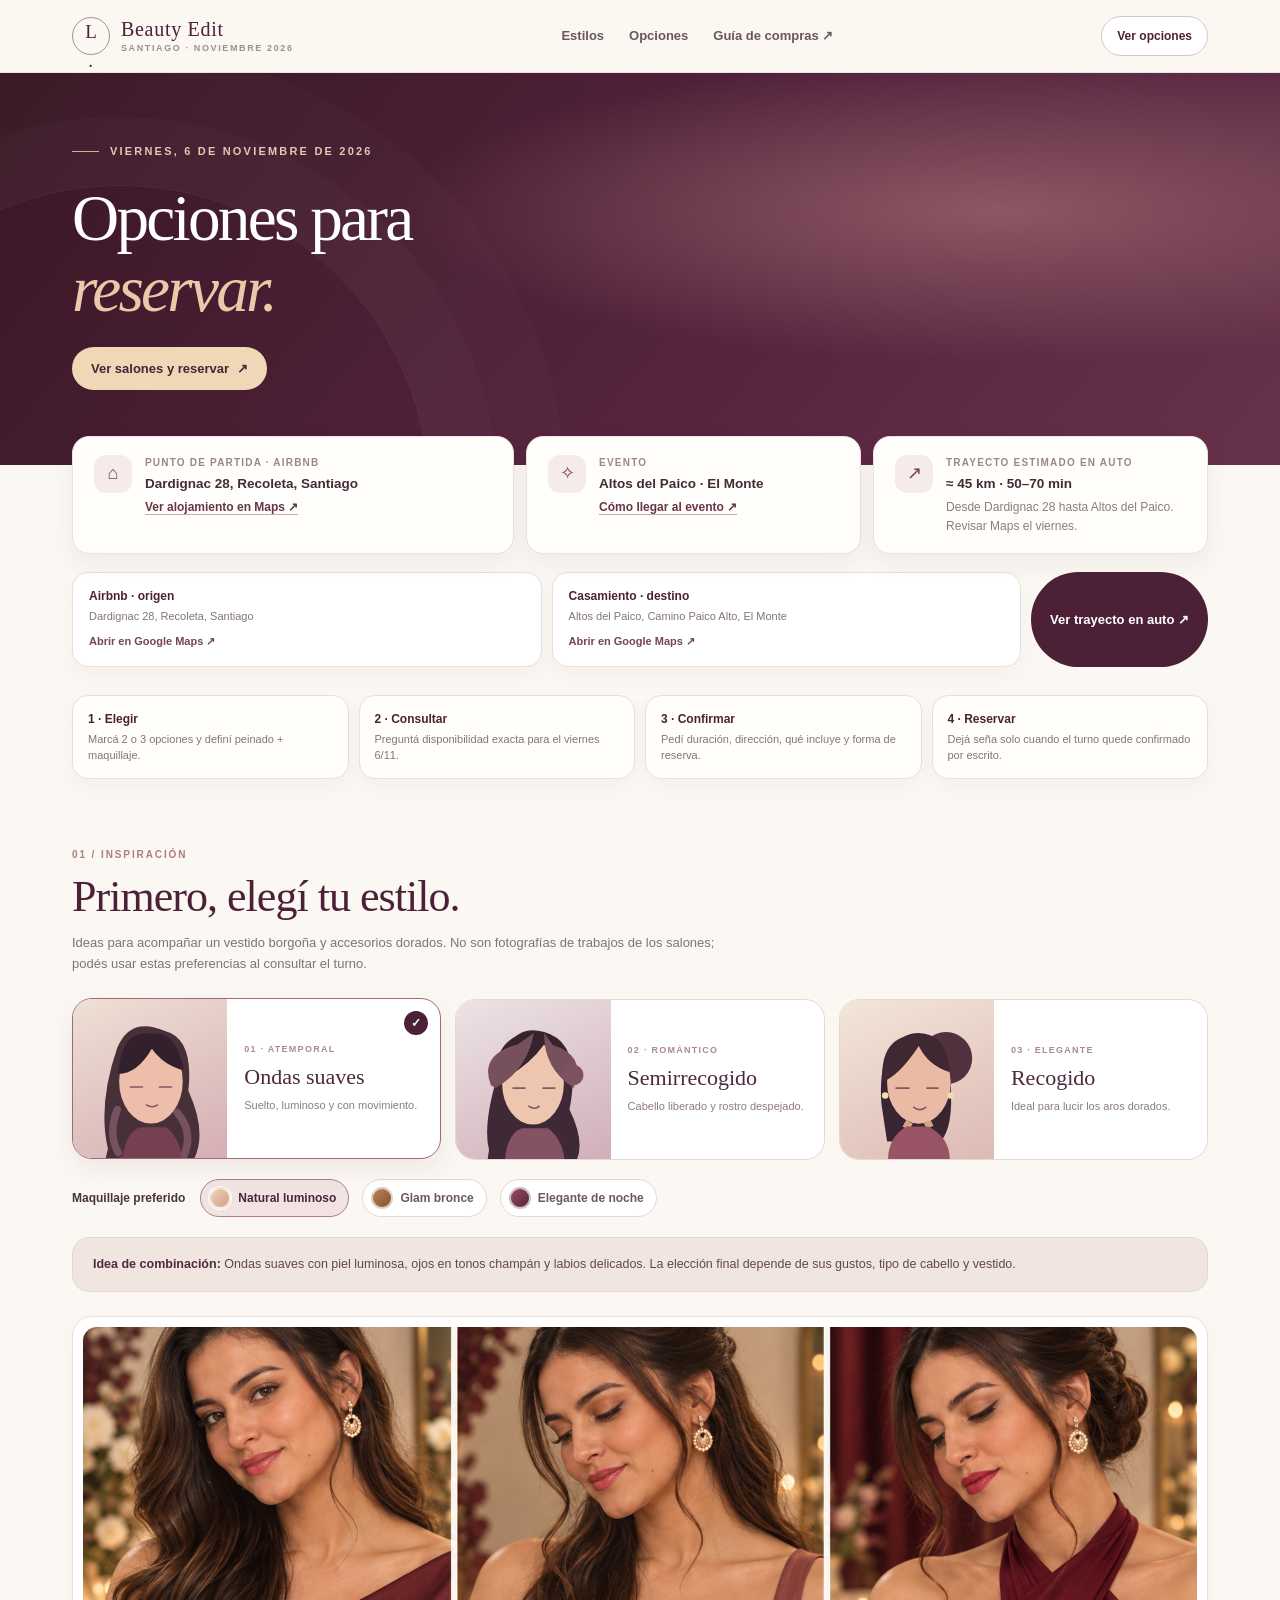
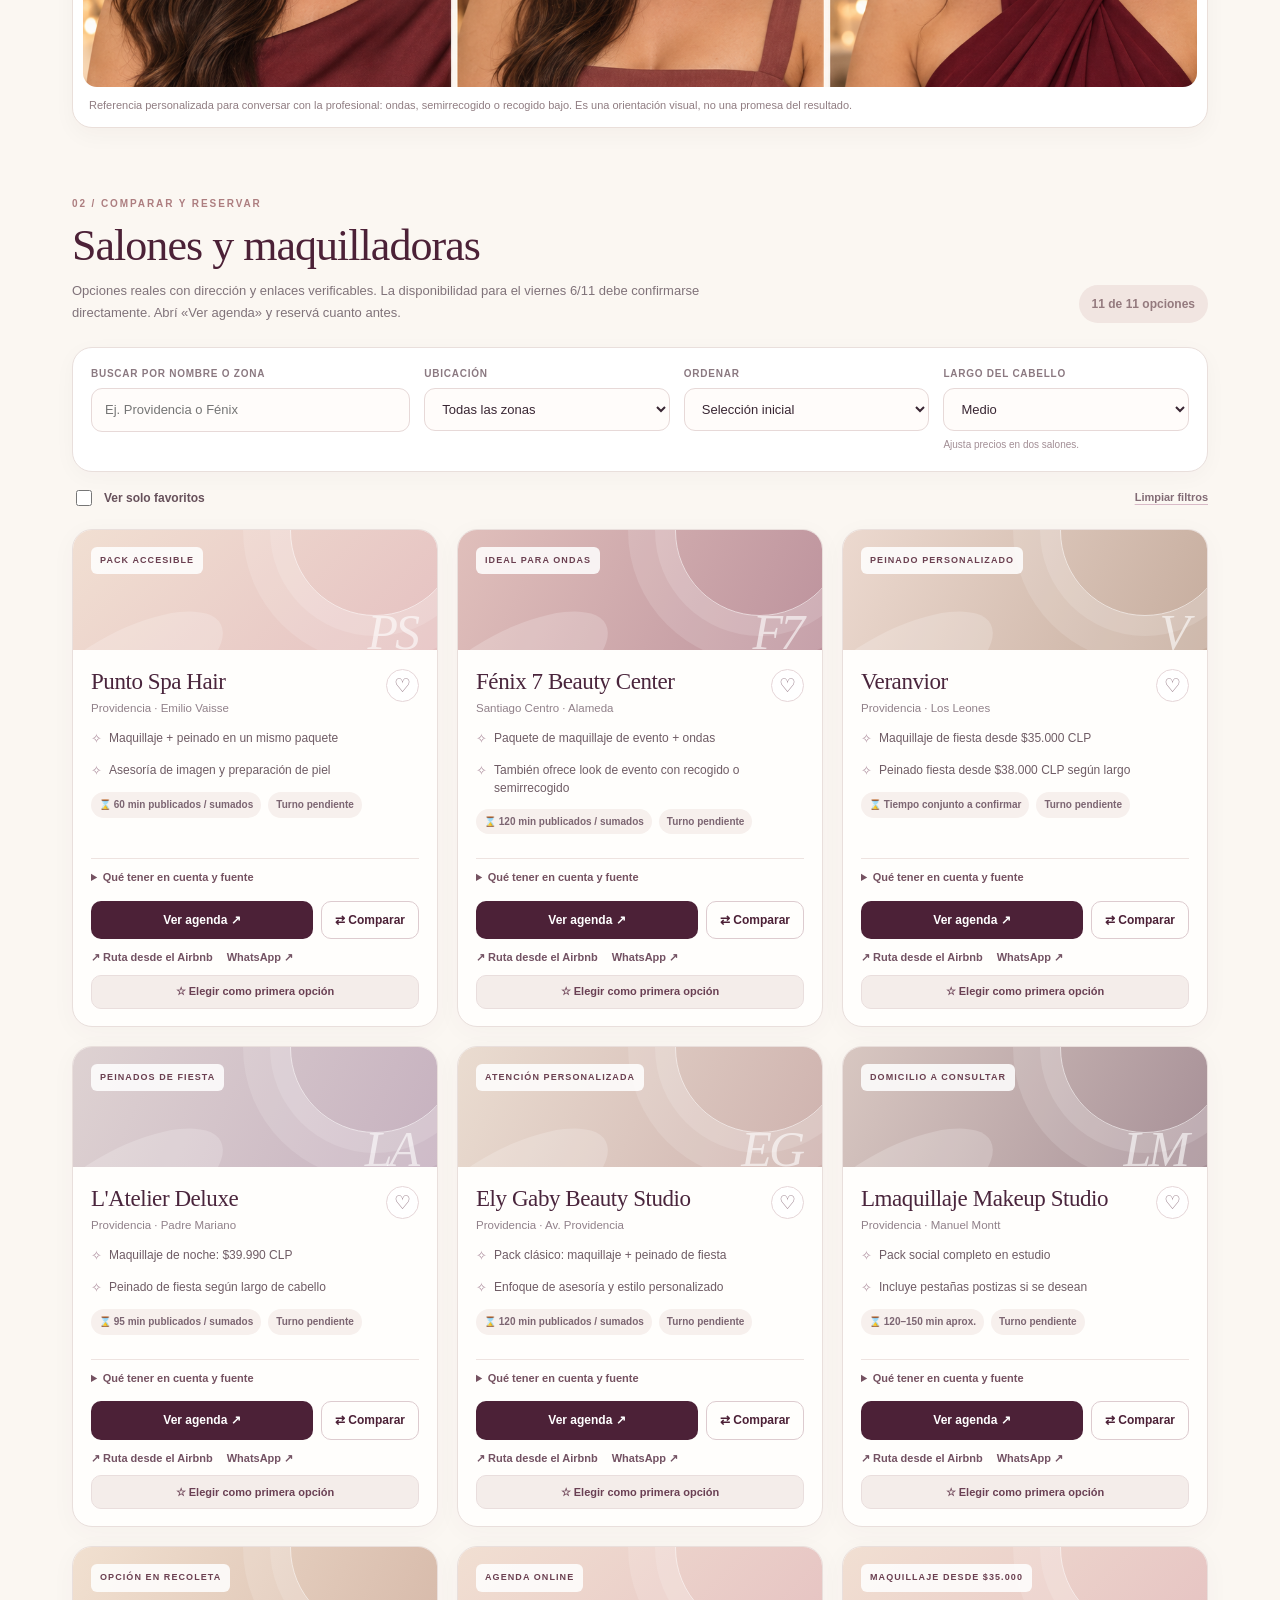
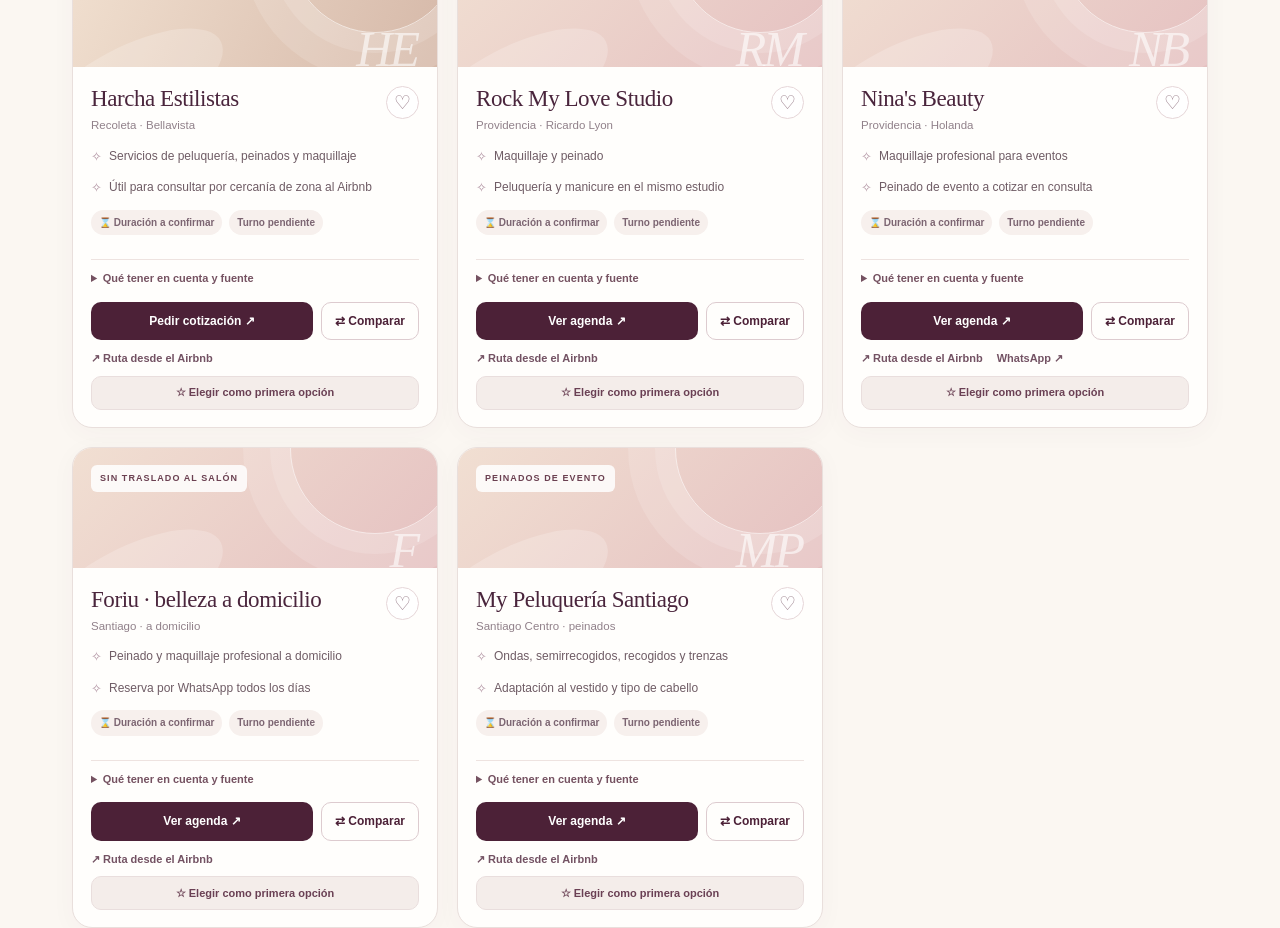
==== commit 35f680e5: "Agregar mapa y trayecto del evento" ====
--- a/guia_belleza_santiago_06_noviembre.html
+++ b/guia_belleza_santiago_06_noviembre.html
@@ -59,6 +59,10 @@
     .reservation-step{background:#fffefa;border:1px solid #eadfda;border-radius:16px;padding:14px 15px;box-shadow:0 8px 20px #321d2609}
     .reservation-step b{display:block;color:var(--wine);font-size:12px;margin-bottom:4px}
     .reservation-step span{display:block;color:#83747b;font-size:11px;line-height:1.45}
+    .map-strip{display:grid;grid-template-columns:1fr 1fr auto;gap:10px;margin:18px auto 0}
+    .map-card{background:#fff;border:1px solid #eadfda;border-radius:16px;padding:14px 16px;box-shadow:0 8px 20px #321d2609}
+    .map-card b{display:block;color:var(--wine);font-size:12px;margin-bottom:4px}.map-card span{display:block;color:#83747b;font-size:11px;line-height:1.45}.map-card a{display:inline-block;margin-top:8px;color:#74445d;font-size:11px;font-weight:800;text-decoration:none}
+    @media(max-width:760px){.map-strip{grid-template-columns:1fr}.map-strip .btn{width:100%}}
     .personal-lookbook{margin:24px 0 0;background:#fff;border:1px solid #eadfda;border-radius:20px;padding:10px;box-shadow:0 8px 22px #321d2609}
     .personal-lookbook img{display:block;width:100%;border-radius:14px;max-height:360px;object-fit:cover;object-position:center}
     .personal-lookbook figcaption{padding:10px 6px 3px;color:#907d82;font-size:11px}
@@ -259,6 +263,11 @@
     <div class="event"><div class="event-ico" aria-hidden="true">✧</div><div><small>Evento</small><strong>Altos del Paico · El Monte</strong><span><a href="https://www.google.com/maps/search/?api=1&amp;query=Altos%20del%20Paico%2C%20Camino%20Paico%20Alto%2C%20El%20Monte%2C%20Chile" target="_blank" rel="noopener noreferrer">Cómo llegar al evento ↗</a></span></div></div>
     <div class="event"><div class="event-ico" aria-hidden="true">↗</div><div><small>Trayecto estimado en auto</small><strong>≈ 45 km · 50–70 min</strong><span>Desde Dardignac 28 hasta Altos del Paico. Revisar Maps el viernes.</span></div></div>
   </div>
+  <div class="container map-strip" aria-label="Mapa y trayecto">
+    <div class="map-card"><b>Airbnb · origen</b><span>Dardignac 28, Recoleta, Santiago</span><a href="https://www.google.com/maps/search/?api=1&amp;query=Dardignac%2028%2C%20Recoleta%2C%20Santiago%2C%20Chile" target="_blank" rel="noopener noreferrer">Abrir en Google Maps ↗</a></div>
+    <div class="map-card"><b>Casamiento · destino</b><span>Altos del Paico, Camino Paico Alto, El Monte</span><a href="https://www.google.com/maps/search/?api=1&amp;query=Altos%20del%20Paico%2C%20Camino%20Paico%20Alto%2C%20El%20Monte%2C%20Chile" target="_blank" rel="noopener noreferrer">Abrir en Google Maps ↗</a></div>
+    <a class="btn btn-primary" href="https://www.google.com/maps/dir/?api=1&amp;origin=Dardignac%2028%2C%20Recoleta%2C%20Santiago%2C%20Chile&amp;destination=Altos%20del%20Paico%2C%20El%20Monte%2C%20Chile&amp;travelmode=driving" target="_blank" rel="noopener noreferrer">Ver trayecto en auto ↗</a>
+  </div>
   <div class="container reservation-strip" aria-label="Pasos para reservar">
     <div class="reservation-step"><b>1 · Elegir</b><span>Marcá 2 o 3 opciones y definí peinado + maquillaje.</span></div>
     <div class="reservation-step"><b>2 · Consultar</b><span>Preguntá disponibilidad exacta para el viernes 6/11.</span></div>
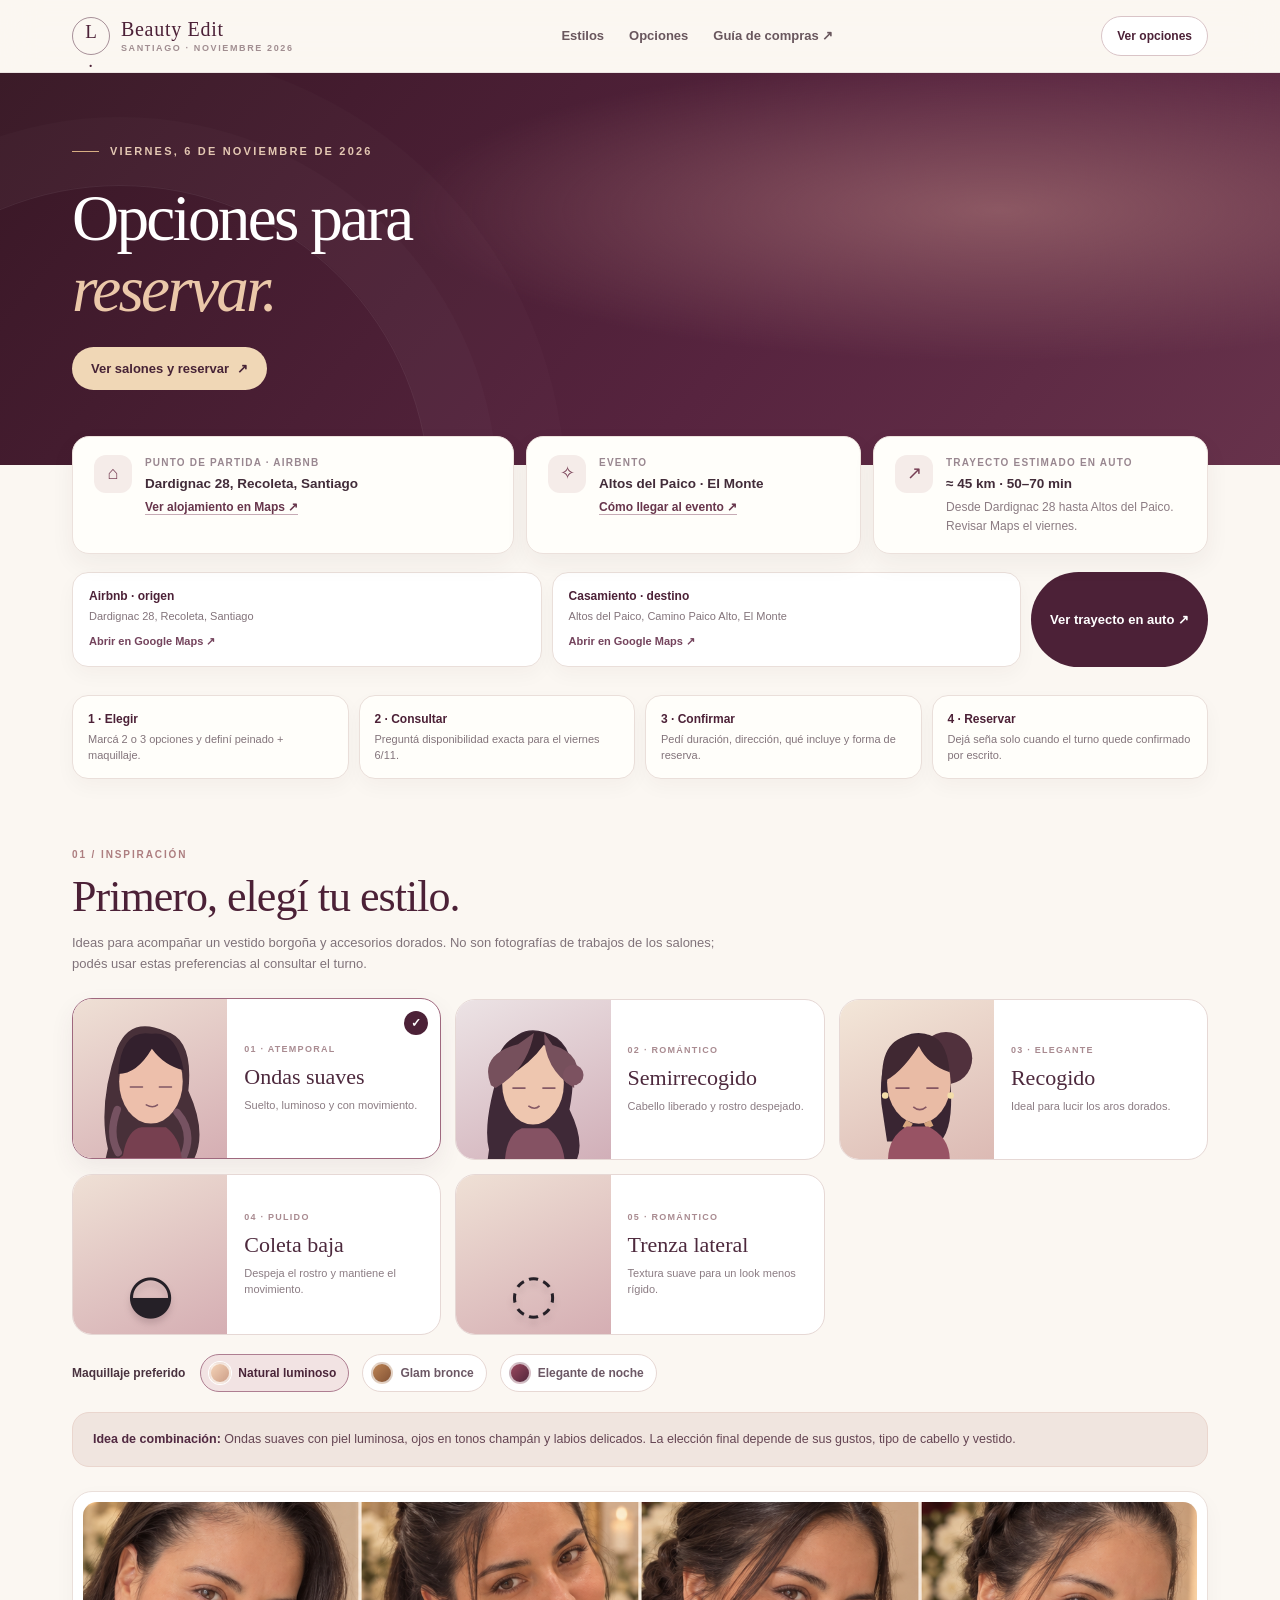
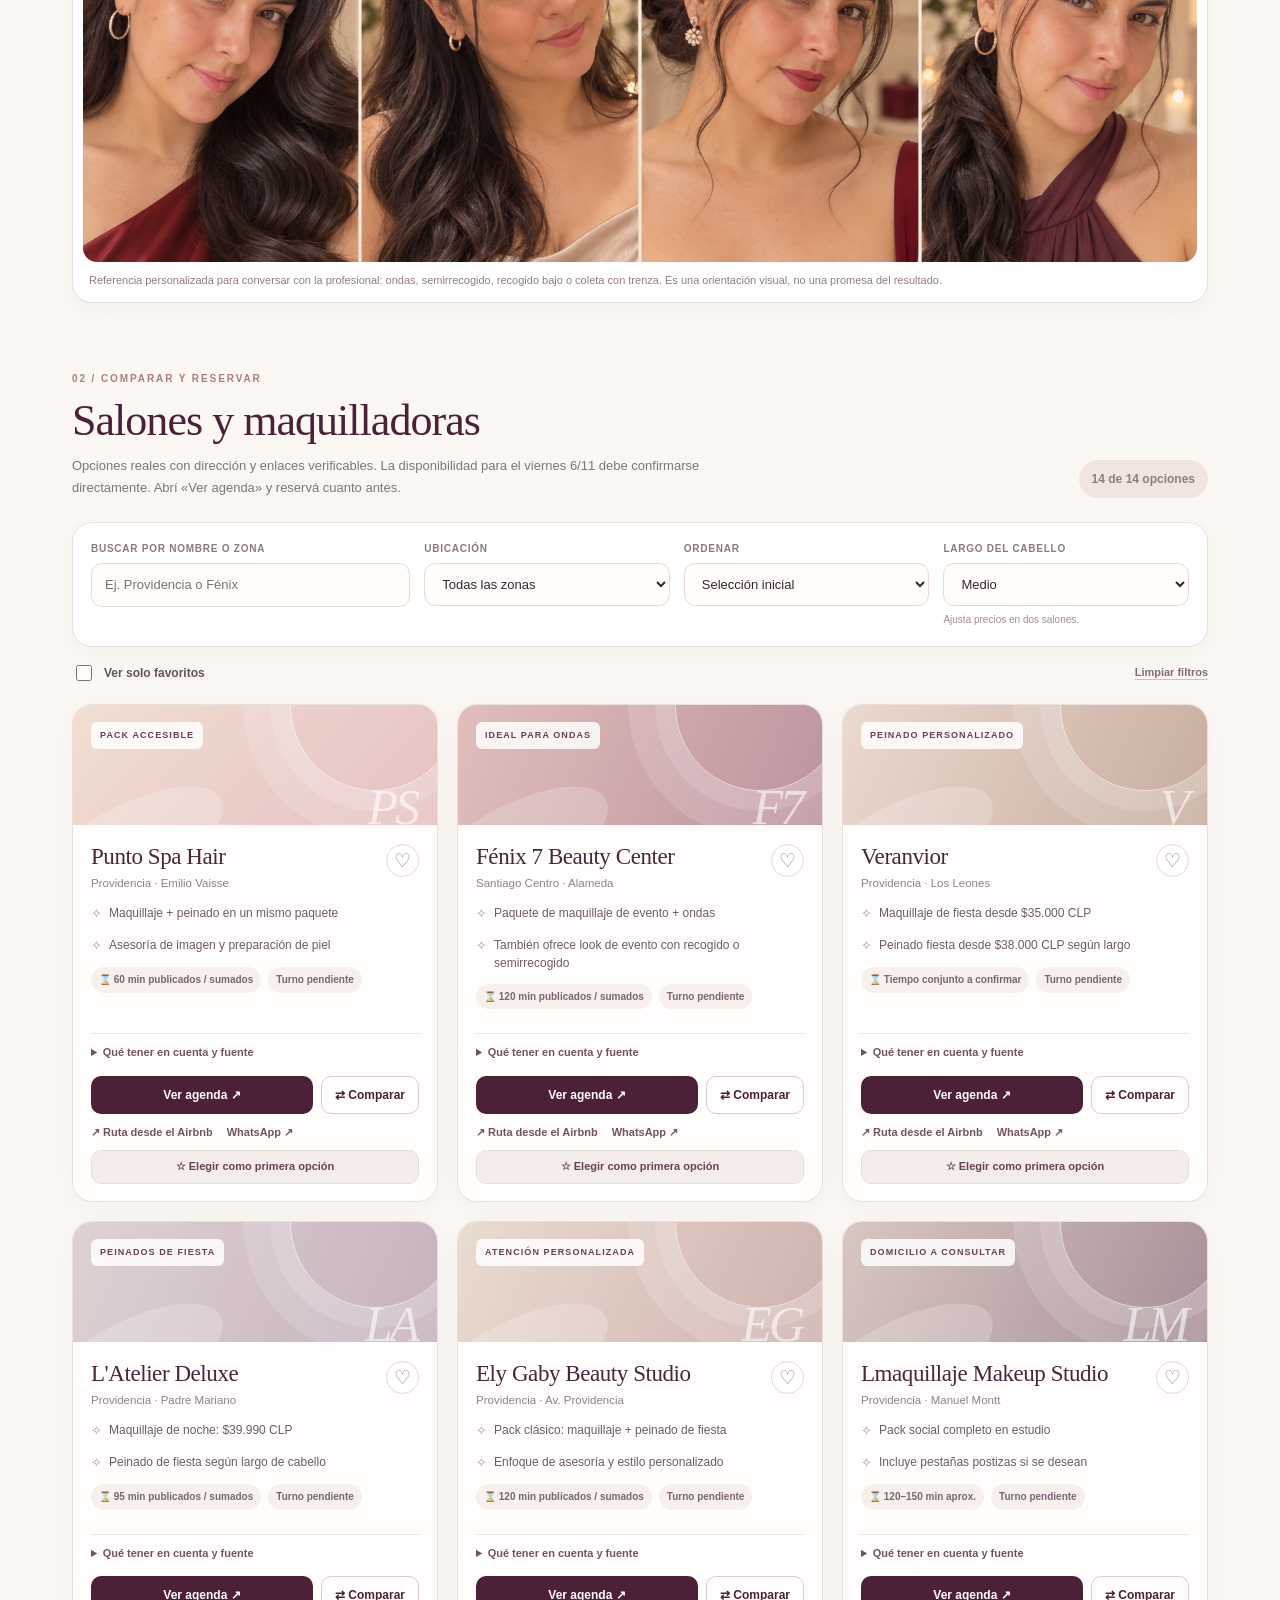
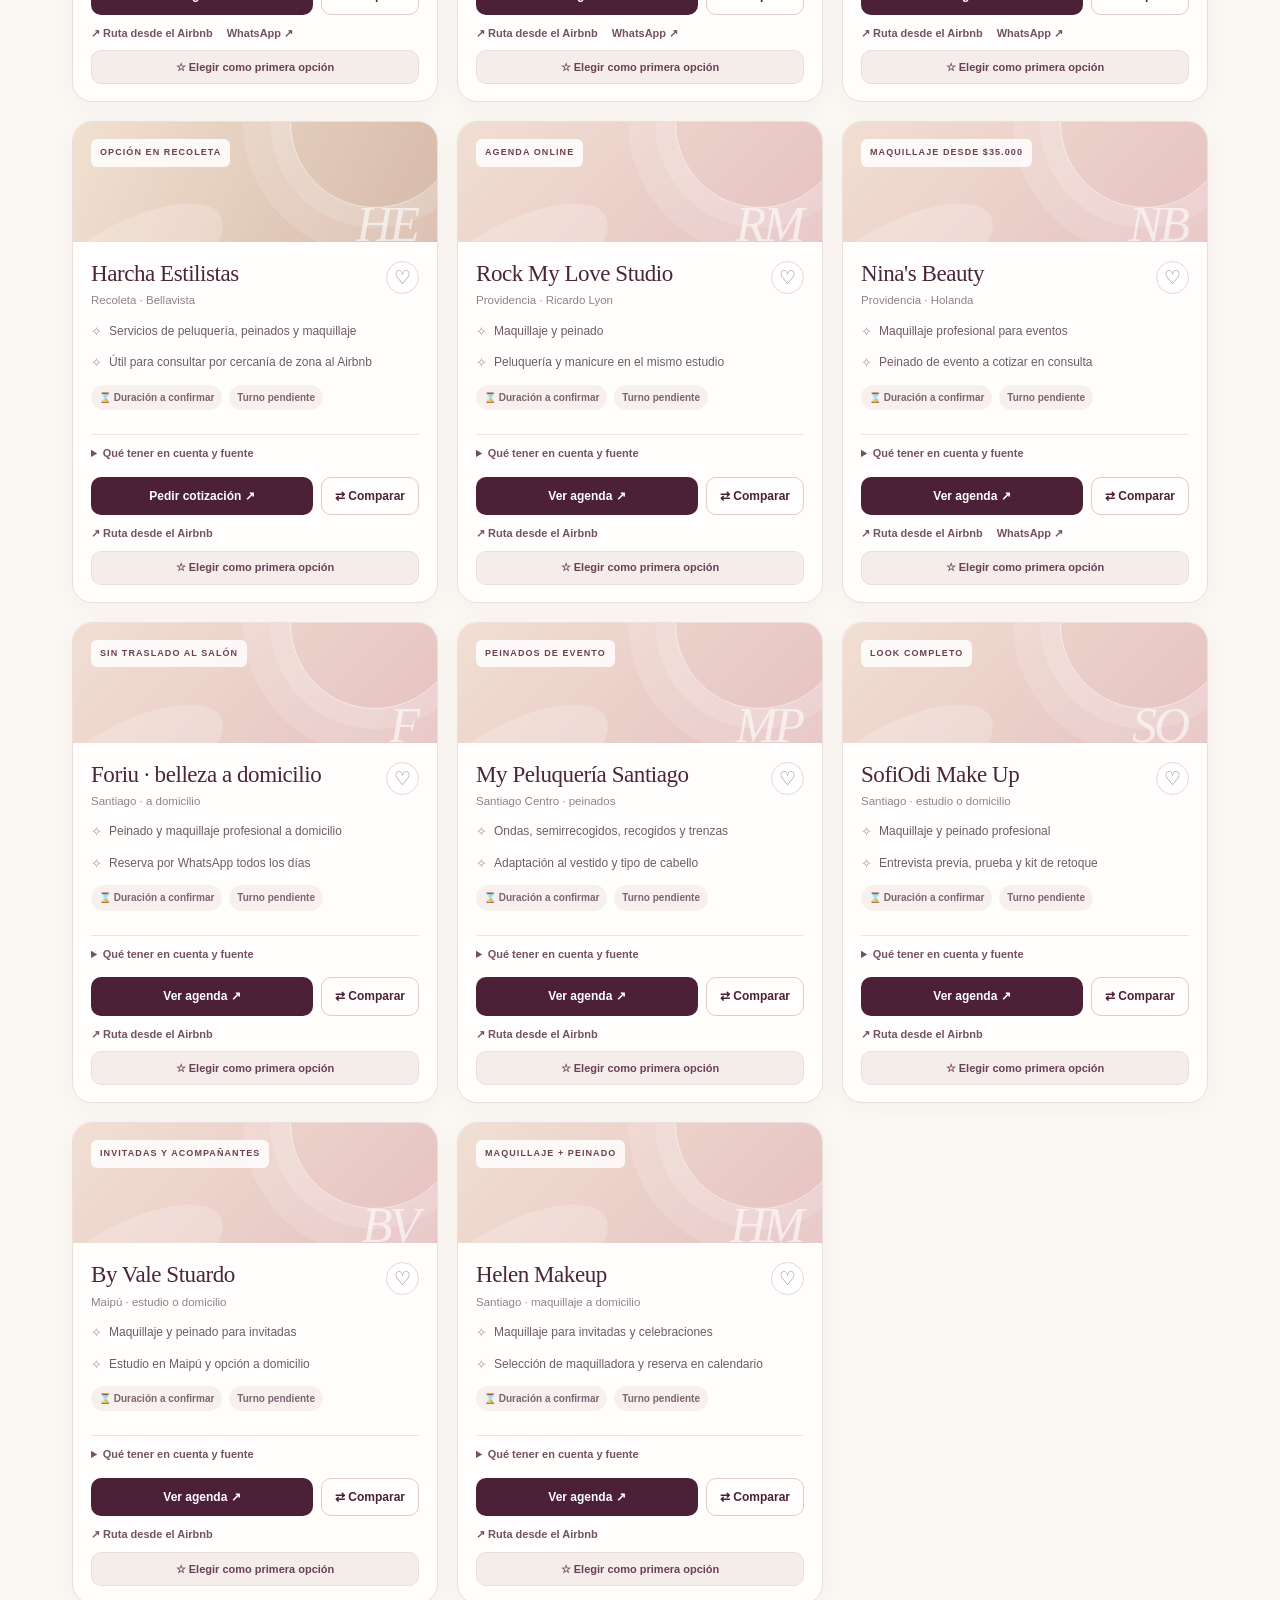
==== commit d201726f: "Ampliar peinados y opciones de belleza" ====
--- a/guia_belleza_santiago_06_noviembre.html
+++ b/guia_belleza_santiago_06_noviembre.html
@@ -291,6 +291,14 @@
         <span class="look-fig"><svg viewBox="0 0 130 155" aria-hidden="true"><circle cx="96" cy="44" r="28" fill="#51313d"/><path d="M27 93Q22 29 59 18Q95 10 101 73Q104 119 90 133H33" fill="#392532"/><ellipse cx="67" cy="70" rx="34" ry="44" fill="#e9bba5"/><path d="M28 69Q25 20 65 19Q96 13 100 59Q77 52 67 31Q45 64 28 69" fill="#402832"/><path d="M42 76h15M75 76h13M61 96q7 6 14 0" stroke="#855561" stroke-width="1.7" fill="none"/><path d="M53 119L57 112M79 118L76 112" stroke="#d7a67f" stroke-width="8"/><path d="M34 154Q34 128 54 117L77 117Q101 129 100 155" fill="#985364"/><circle cx="31" cy="84" r="3.5" fill="#f3dda9"/><circle cx="101" cy="84" r="3.5" fill="#f3dda9"/></svg></span>
         <span class="look-copy"><span>03 · Elegante</span><strong>Recogido</strong><small>Ideal para lucir los aros dorados.</small></span>
       </button>
+      <button class="look-tile" data-hair-style="coleta" aria-pressed="false" type="button">
+        <span class="look-fig"><span style="font-size:54px;filter:drop-shadow(0 5px 3px #51313d33)">◒</span></span>
+        <span class="look-copy"><span>04 · Pulido</span><strong>Coleta baja</strong><small>Despeja el rostro y mantiene el movimiento.</small></span>
+      </button>
+      <button class="look-tile" data-hair-style="trenza" aria-pressed="false" type="button">
+        <span class="look-fig"><span style="font-size:54px;filter:drop-shadow(0 5px 3px #51313d33)">◌</span></span>
+        <span class="look-copy"><span>05 · Romántico</span><strong>Trenza lateral</strong><small>Textura suave para un look menos rígido.</small></span>
+      </button>
     </div>
     <div class="makeup-row" role="group" aria-label="Elegir estilo de maquillaje"><span class="makeup-label">Maquillaje preferido</span>
       <button class="makeup-choice" data-makeup="luminoso" aria-pressed="true" type="button"><span class="swatch" style="background:linear-gradient(135deg,#f5d4b9,#cc9d86)"></span>Natural luminoso</button>
@@ -298,7 +306,7 @@
       <button class="makeup-choice" data-makeup="clasico" aria-pressed="false" type="button"><span class="swatch" style="background:linear-gradient(135deg,#9b495f,#51263b)"></span>Elegante de noche</button>
     </div>
     <div class="recommendation"><b>Idea de combinación:</b> <span id="lookSuggestion">Ondas suaves con maquillaje luminoso, ojos definidos en tonos champán y labios discretos.</span> La elección final depende de sus gustos, tipo de cabello y vestido.</div>
-    <figure class="personal-lookbook"><img src="assets/novia-lookbook.png" alt="Tres propuestas de ondas, semirrecogido y recogido inspiradas en las referencias personales"><figcaption>Referencia personalizada para conversar con la profesional: ondas, semirrecogido o recogido bajo. Es una orientación visual, no una promesa del resultado.</figcaption></figure>
+    <figure class="personal-lookbook"><img src="assets/novia-lookbook.png" alt="Cuatro propuestas de peinado inspiradas en las referencias personales"><figcaption>Referencia personalizada para conversar con la profesional: ondas, semirrecogido, recogido bajo o coleta con trenza. Es una orientación visual, no una promesa del resultado.</figcaption></figure>
   </section>
 
   <section class="container" id="salones" aria-labelledby="salonsHeading">
@@ -360,7 +368,10 @@
       {id:'rockmylove',name:'Rock My Love Studio',sub:'Providencia · Ricardo Lyon',district:'providencia',address:'Av. Ricardo Lyon 1129, local 104, Providencia, Santiago, Chile',priceType:'quote',amount:null,duration:null,art:8,monogram:'RM',tag:'Agenda online',recommended:8,amenities:['Maquillaje y peinado','Peluquería y manicure en el mismo estudio'],notes:'El sitio ofrece agenda para maquillaje y peinado en Providencia. Precio y duración dependen del servicio elegido; consultar paquete de invitada.',booking:'https://rockmylove.cl/',phone:'',source:'Sitio oficial',published:'Precio a confirmar en agenda.'},
       {id:'ninas',name:"Nina's Beauty",sub:'Providencia · Holanda',district:'providencia',address:'Holanda 29, Providencia, Santiago, Chile',priceType:'quote',amount:null,duration:null,art:9,monogram:'NB',tag:'Maquillaje desde $35.000',recommended:9,amenities:['Maquillaje profesional para eventos','Peinado de evento a cotizar en consulta'],notes:'El maquillaje profesional figura desde $35.000 CLP. El peinado no está tarifado en la ficha, por lo que hay que pedir ambos servicios en la misma solicitud.',booking:'https://ninasbeauty.cl/maquillaje-profesional.html',phone:'56990447777',source:'Sitio oficial',published:'Maquillaje profesional desde $35.000 CLP; peinado a consultar.'},
       {id:'foriu',name:'Foriu · belleza a domicilio',sub:'Santiago · a domicilio',district:'centro',address:'Servicio a domicilio en Santiago; confirmar cobertura en Recoleta',priceType:'quote',amount:null,duration:null,art:10,monogram:'F',tag:'Sin traslado al salón',recommended:10,amenities:['Peinado y maquillaje profesional a domicilio','Reserva por WhatsApp todos los días'],notes:'Puede ser una buena alternativa si quieren arreglarse en el Airbnb. Confirmar cobertura exacta en Dardignac 28, hora de llegada y costo de traslado.',booking:'https://foriu.com/cl/',phone:'',source:'Sitio oficial',published:'Cotización según paquete y domicilio.'},
-      {id:'mypeluqueria',name:'My Peluquería Santiago',sub:'Santiago Centro · peinados',district:'centro',address:'Santiago Centro; confirmar dirección y disponibilidad al reservar',priceType:'quote',amount:null,duration:null,art:11,monogram:'MP',tag:'Peinados de evento',recommended:11,amenities:['Ondas, semirrecogidos, recogidos y trenzas','Adaptación al vestido y tipo de cabello'],notes:'El sitio ofrece peinados para invitadas y eventos. La reserva se coordina por WhatsApp; preguntar si pueden sumar maquillaje o si conviene contratarlo aparte.',booking:'https://mypeluqueriastgo.cl/peinados/',phone:'',source:'Sitio oficial',published:'Precio a confirmar.'}
+      {id:'mypeluqueria',name:'My Peluquería Santiago',sub:'Santiago Centro · peinados',district:'centro',address:'Santiago Centro; confirmar dirección y disponibilidad al reservar',priceType:'quote',amount:null,duration:null,art:11,monogram:'MP',tag:'Peinados de evento',recommended:11,amenities:['Ondas, semirrecogidos, recogidos y trenzas','Adaptación al vestido y tipo de cabello'],notes:'El sitio ofrece peinados para invitadas y eventos. La reserva se coordina por WhatsApp; preguntar si pueden sumar maquillaje o si conviene contratarlo aparte.',booking:'https://mypeluqueriastgo.cl/peinados/',phone:'',source:'Sitio oficial',published:'Precio a confirmar.'},
+      {id:'sofiodi',name:'SofiOdi Make Up',sub:'Santiago · estudio o domicilio',district:'centro',address:'Santiago; confirmar comuna de atención y domicilio',priceType:'quote',amount:null,duration:null,art:12,monogram:'SO',tag:'Look completo',recommended:12,amenities:['Maquillaje y peinado profesional','Entrevista previa, prueba y kit de retoque'],notes:'Ofrece atención 1 a 1 en estudio o a domicilio. Confirmar si cubre Recoleta, traslado al Airbnb y disponibilidad para el viernes 6/11.',booking:'https://sofiodi.com/',phone:'',source:'Sitio oficial',published:'Precio a confirmar.'},
+      {id:'byvale',name:'By Vale Stuardo',sub:'Maipú · estudio o domicilio',district:'centro',address:'Maipú o domicilio en Santiago; confirmar traslado',priceType:'quote',amount:null,duration:null,art:13,monogram:'BV',tag:'Invitadas y acompañantes',recommended:13,amenities:['Maquillaje y peinado para invitadas','Estudio en Maipú y opción a domicilio'],notes:'Alternativa para cotizar a domicilio. Consultar costo de traslado hasta Recoleta, duración y si puede atender en el Airbnb.',booking:'https://byvalestuardo.cl/novias',phone:'',source:'Sitio oficial',published:'Precio a confirmar según pack y traslado.'},
+      {id:'helen',name:'Helen Makeup',sub:'Santiago · maquillaje a domicilio',district:'centro',address:'Atención a domicilio en Santiago; confirmar cobertura',priceType:'quote',amount:null,duration:null,art:14,monogram:'HM',tag:'Maquillaje + peinado',recommended:14,amenities:['Maquillaje para invitadas y celebraciones','Selección de maquilladora y reserva en calendario'],notes:'Buena alternativa para resolver el maquillaje en el Airbnb. Confirmar si el peinado lo realiza la misma profesional, horarios tempranos y costo de traslado.',booking:'https://helenmakeup.com/home',phone:'',source:'Sitio oficial',published:'Precio a confirmar.'}
     ];
     const hairLabels={corto:'cabello corto',medio:'cabello medio',largo:'cabello largo',extra:'cabello extra largo'};
     const styles={ondas:'ondas suaves',semi:'semirrecogido',recogido:'recogido elegante'};
@@ -416,7 +427,7 @@
       document.querySelectorAll('[data-hair-style]').forEach(b=>{let active=b.dataset.hairStyle===state.hairStyle;b.classList.toggle('active',active);b.setAttribute('aria-pressed',String(active))});
       document.querySelectorAll('[data-makeup]').forEach(b=>b.setAttribute('aria-pressed',String(b.dataset.makeup===state.makeup)));
       let suggestion={luminoso:'piel luminosa, ojos en tonos champán y labios delicados',bronce:'ojos bronce y dorado suave, piel cálida y labios nude',clasico:'ojos definidos con ahumado suave y labios en tono rosa o ciruela'}[state.makeup];
-      let hair={ondas:'Ondas suaves',semi:'Semirrecogido elegante',recogido:'Recogido pulido'}[state.hairStyle];
+      let hair={ondas:'Ondas suaves',semi:'Semirrecogido elegante',recogido:'Recogido pulido',coleta:'Coleta baja pulida',trenza:'Trenza lateral suave'}[state.hairStyle];
       $('lookSuggestion').textContent=hair+' con '+suggestion+'.';
     }
     function getVisible(){let items=[...salons];const query=String(state.search||'').toLocaleLowerCase('es').trim();
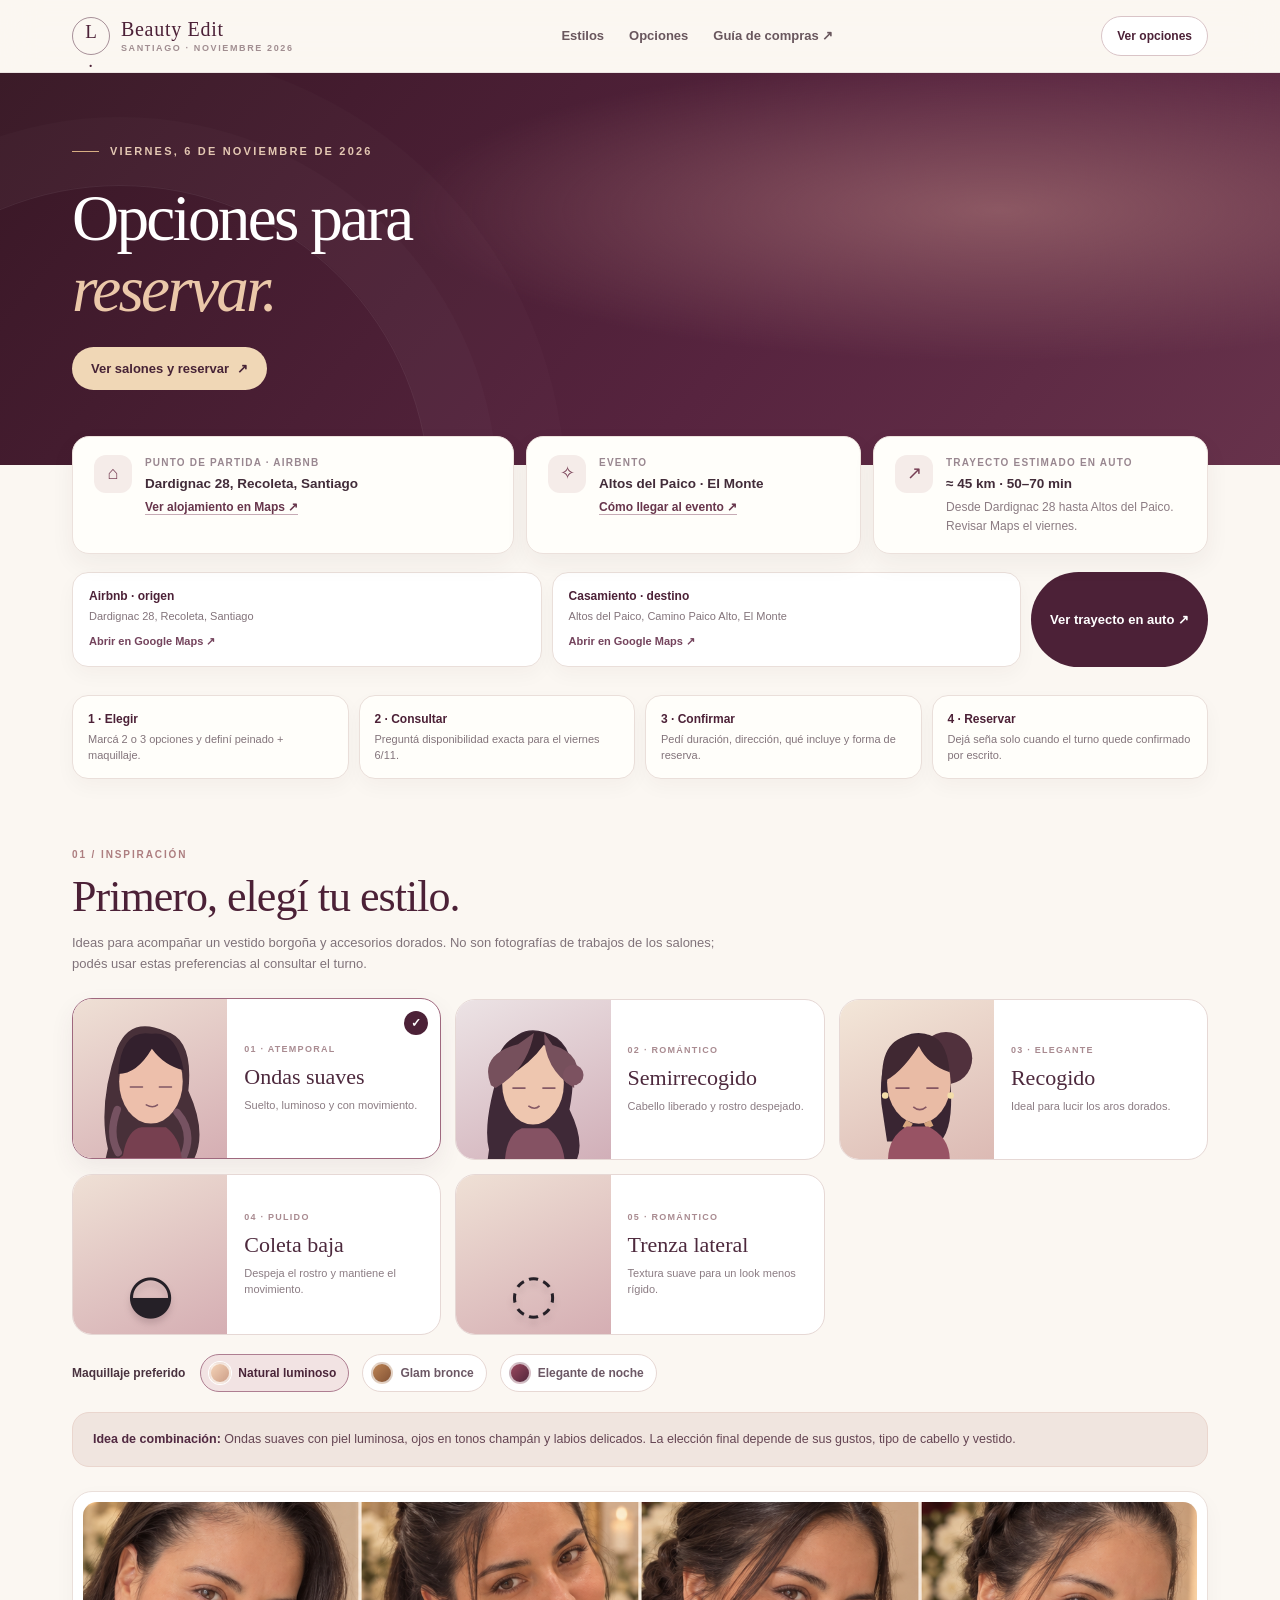
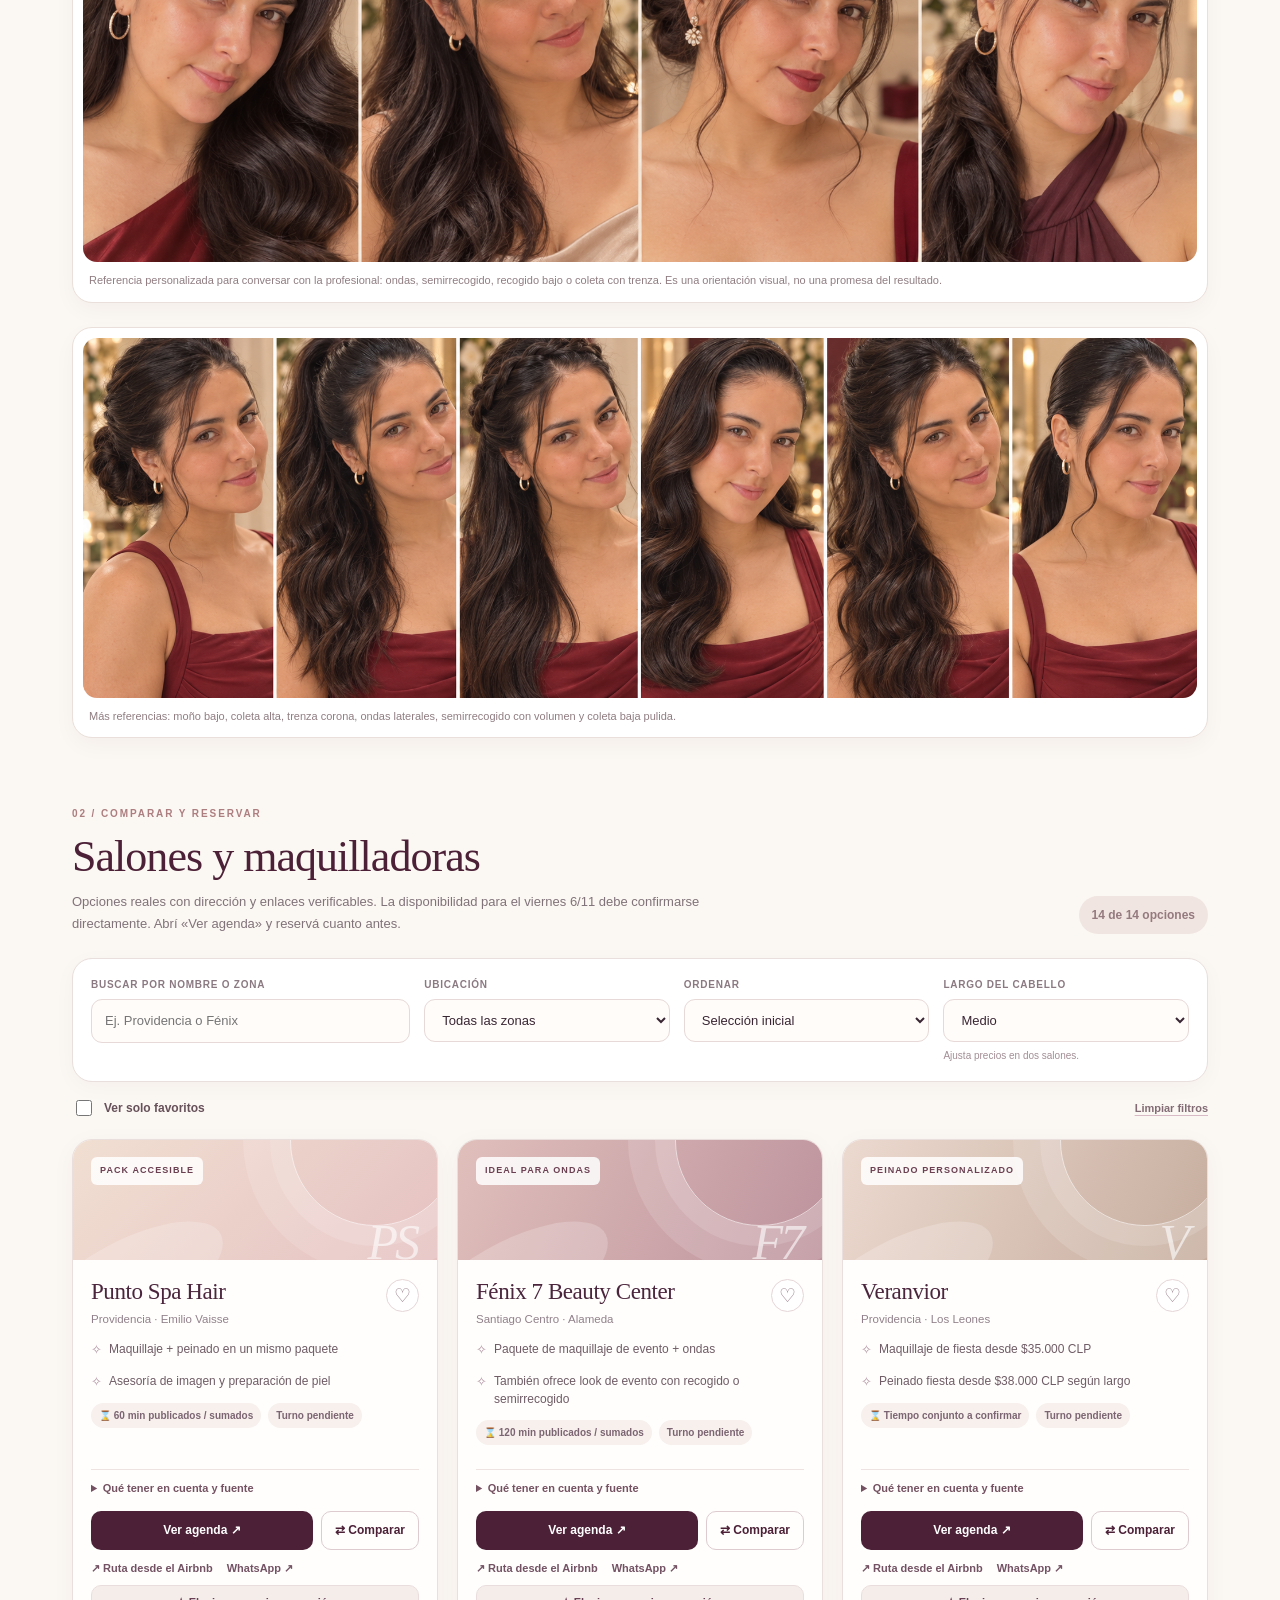
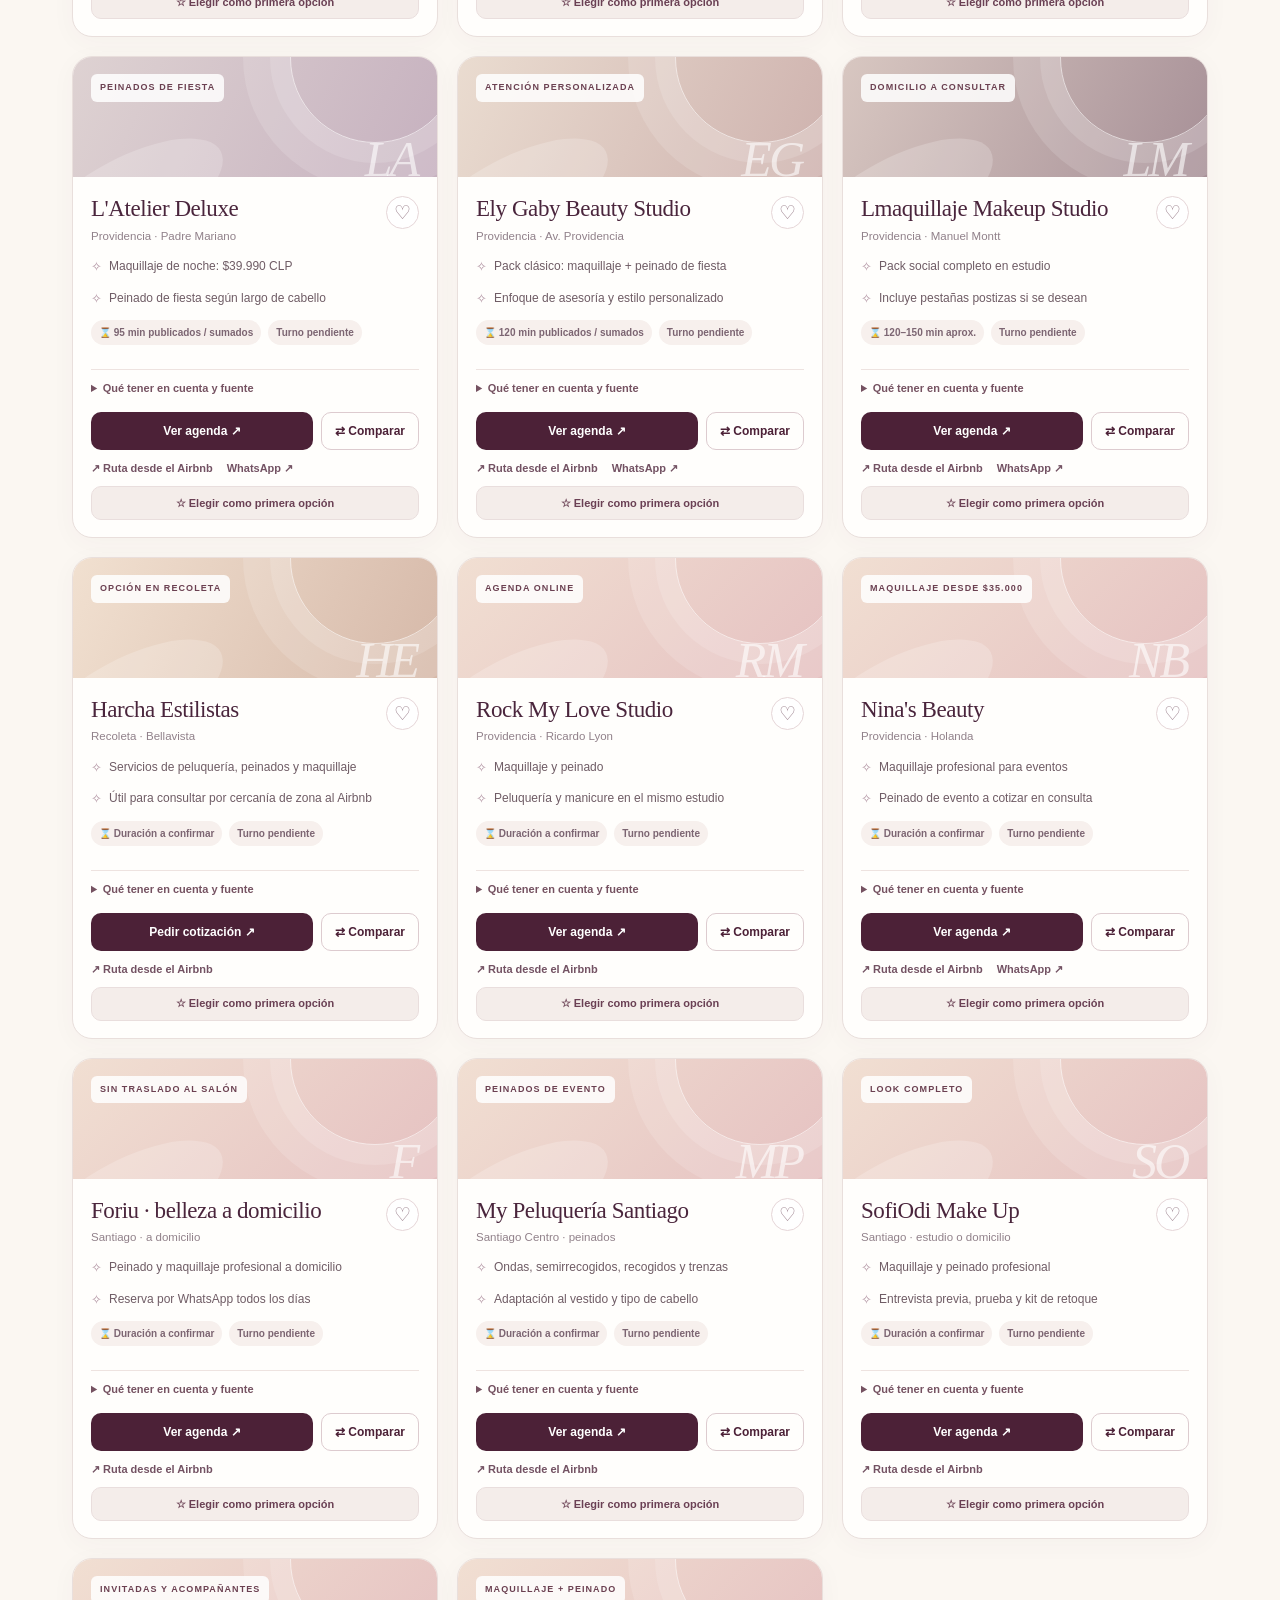
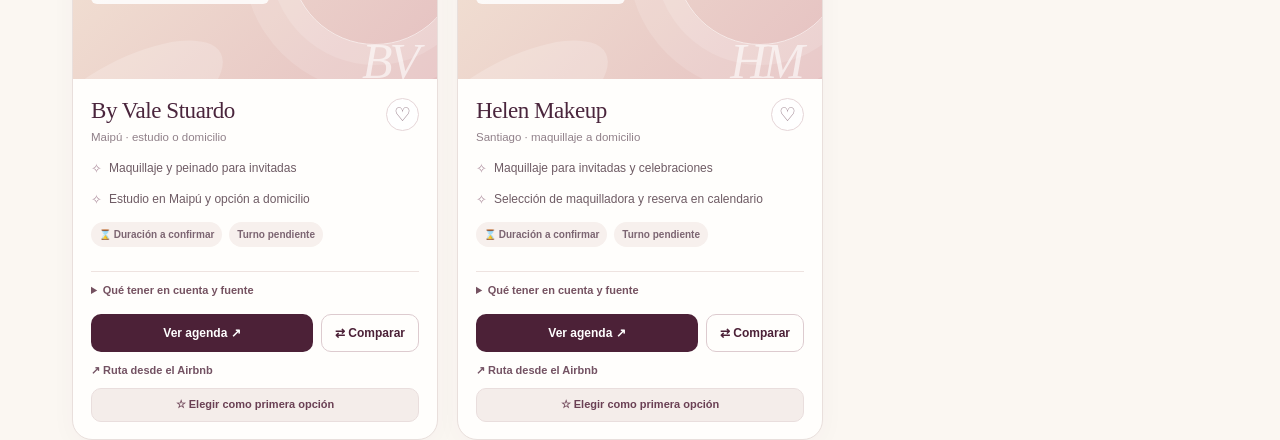
==== commit fd93d00a: "Agregar mas referencias personalizadas de peinado" ====
--- a/guia_belleza_santiago_06_noviembre.html
+++ b/guia_belleza_santiago_06_noviembre.html
@@ -307,6 +307,7 @@
     </div>
     <div class="recommendation"><b>Idea de combinación:</b> <span id="lookSuggestion">Ondas suaves con maquillaje luminoso, ojos definidos en tonos champán y labios discretos.</span> La elección final depende de sus gustos, tipo de cabello y vestido.</div>
     <figure class="personal-lookbook"><img src="assets/novia-lookbook.png" alt="Cuatro propuestas de peinado inspiradas en las referencias personales"><figcaption>Referencia personalizada para conversar con la profesional: ondas, semirrecogido, recogido bajo o coleta con trenza. Es una orientación visual, no una promesa del resultado.</figcaption></figure>
+    <figure class="personal-lookbook"><img src="assets/novia-hairstyles-6.png" alt="Seis referencias adicionales de peinados inspiradas en las referencias personales"><figcaption>Más referencias: moño bajo, coleta alta, trenza corona, ondas laterales, semirrecogido con volumen y coleta baja pulida.</figcaption></figure>
   </section>
 
   <section class="container" id="salones" aria-labelledby="salonsHeading">
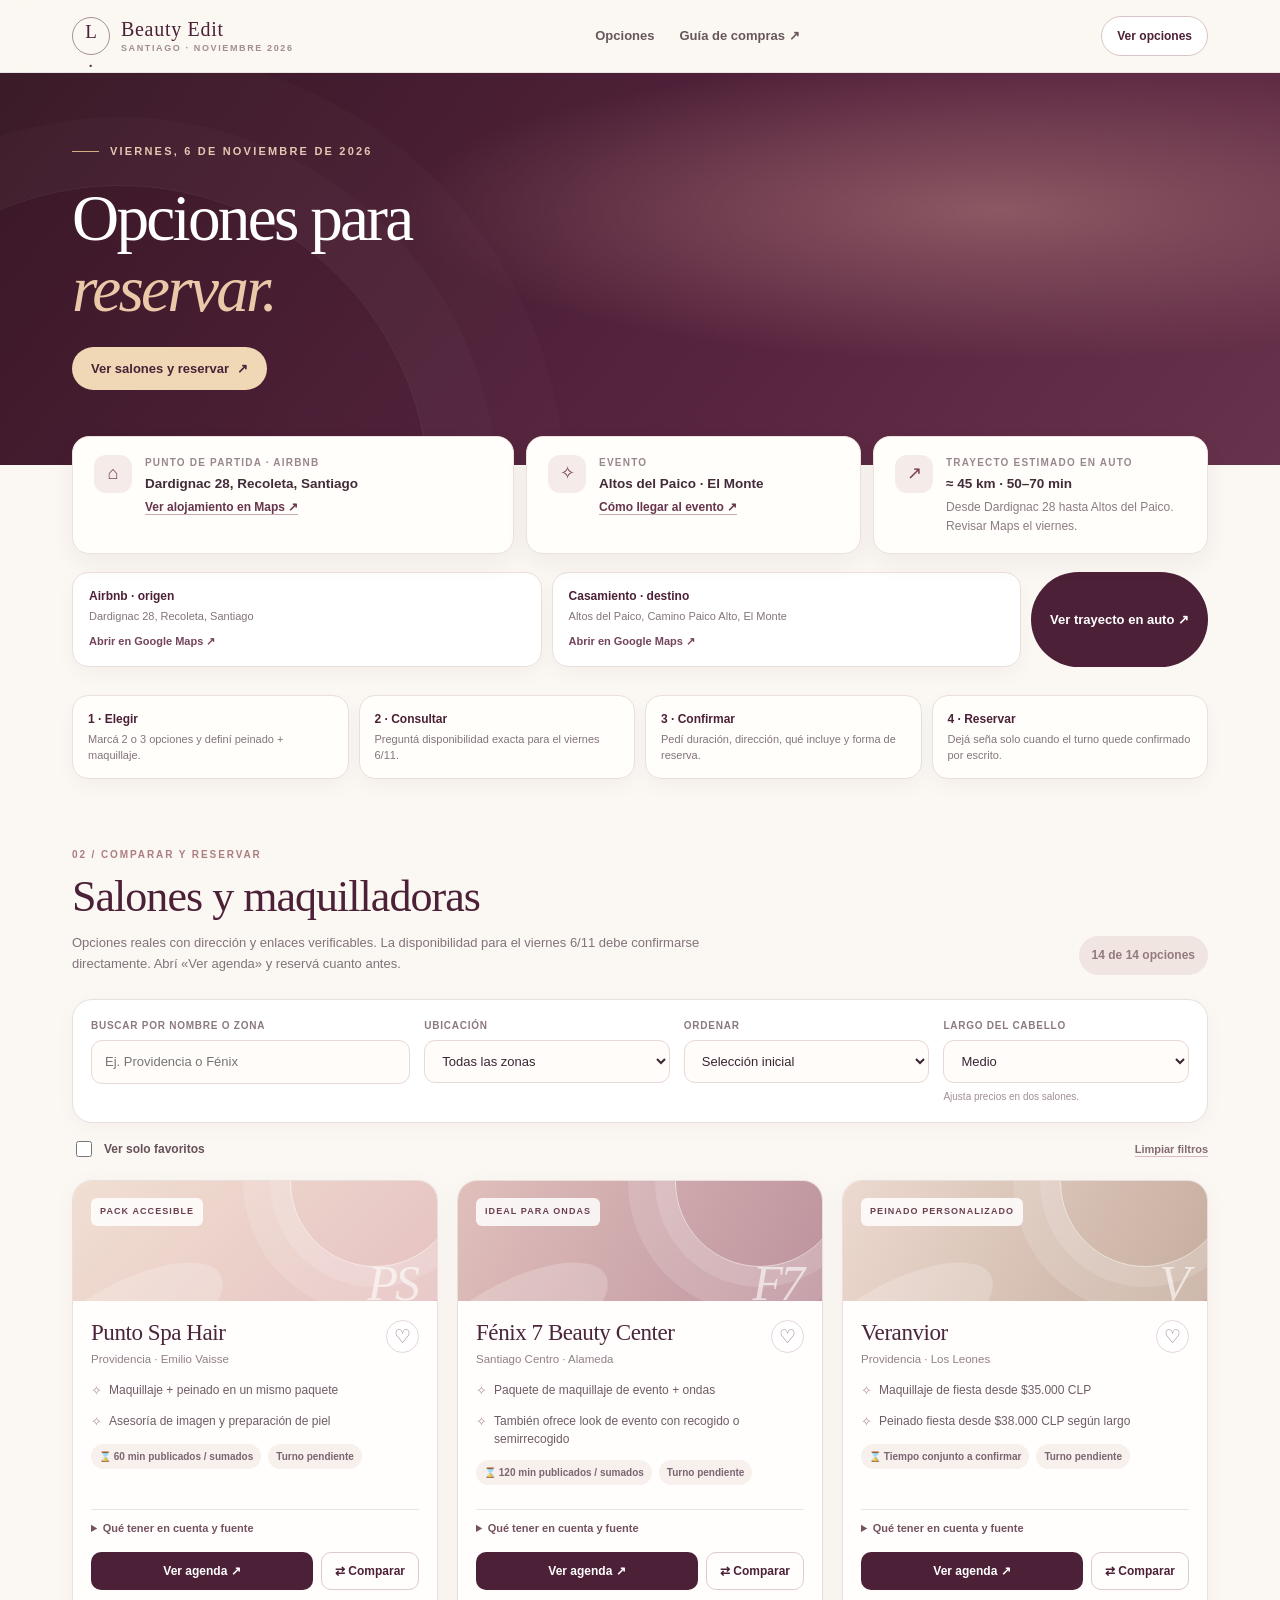
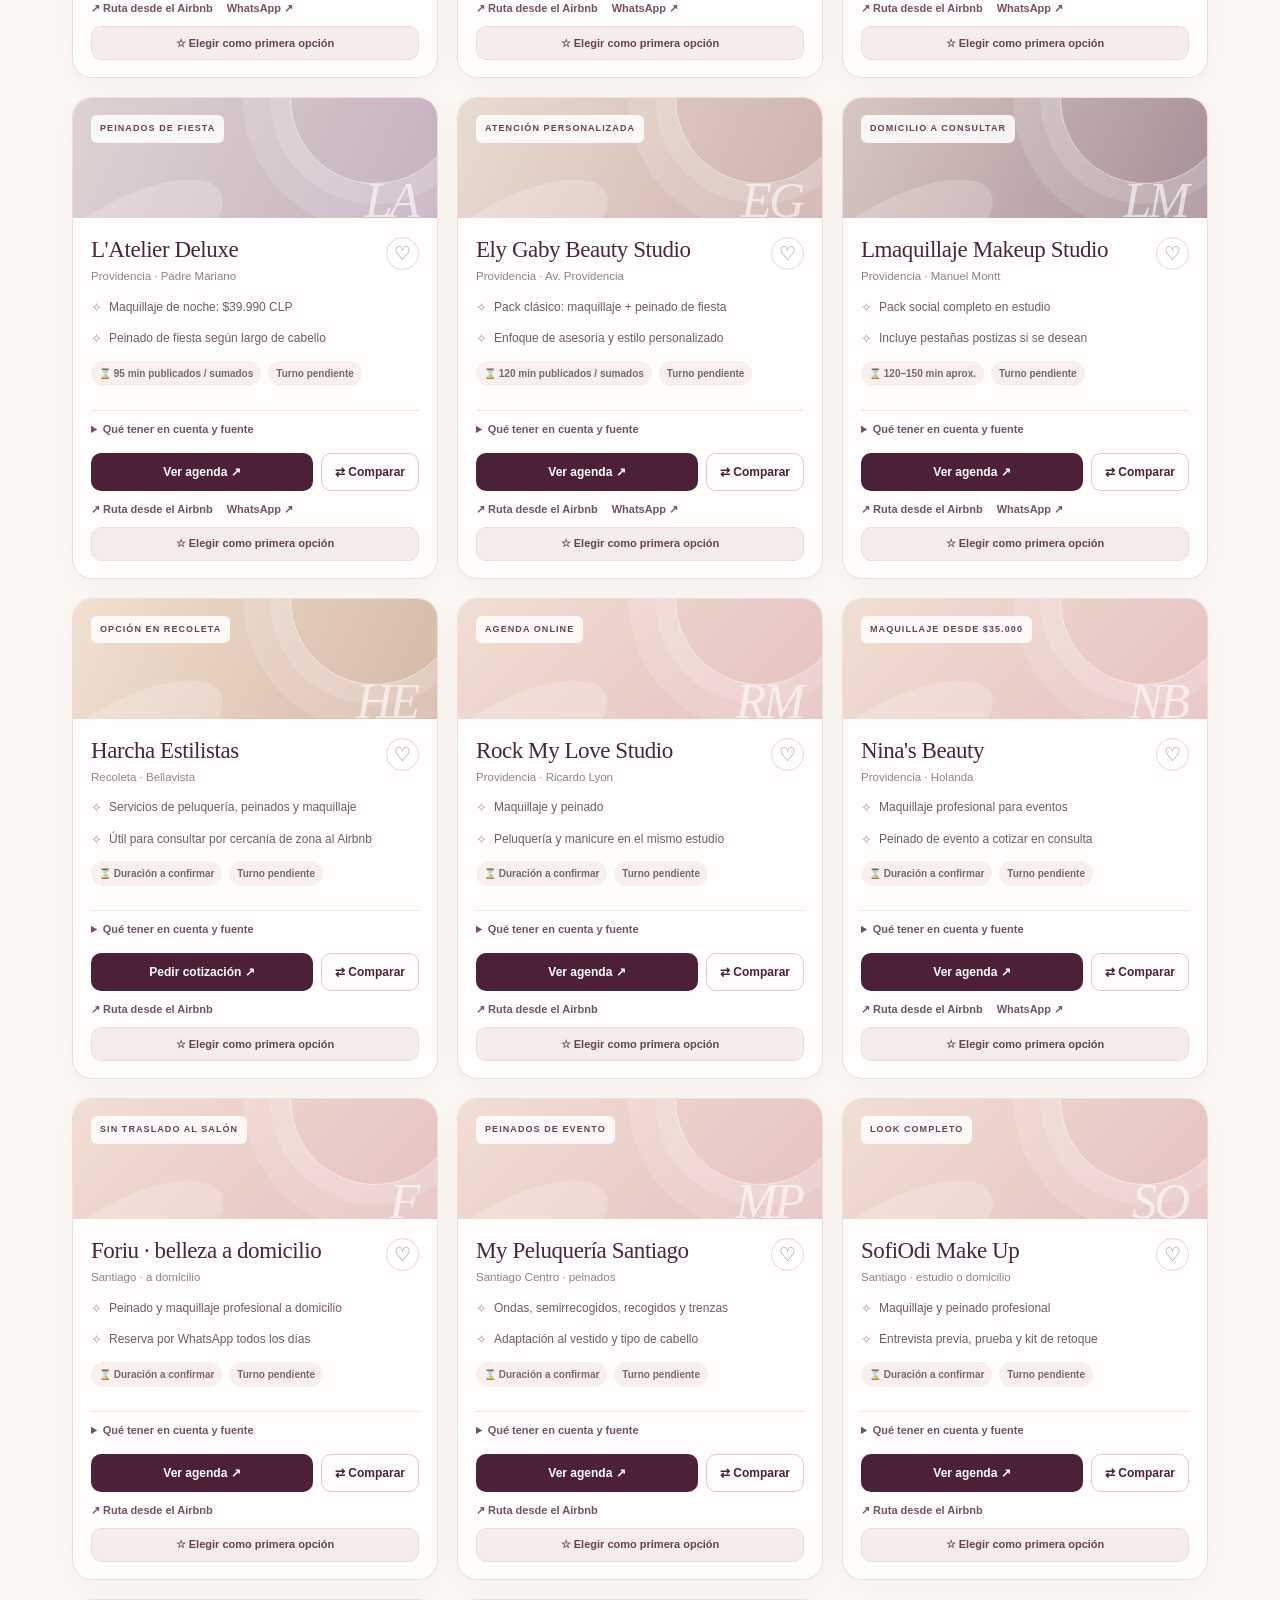
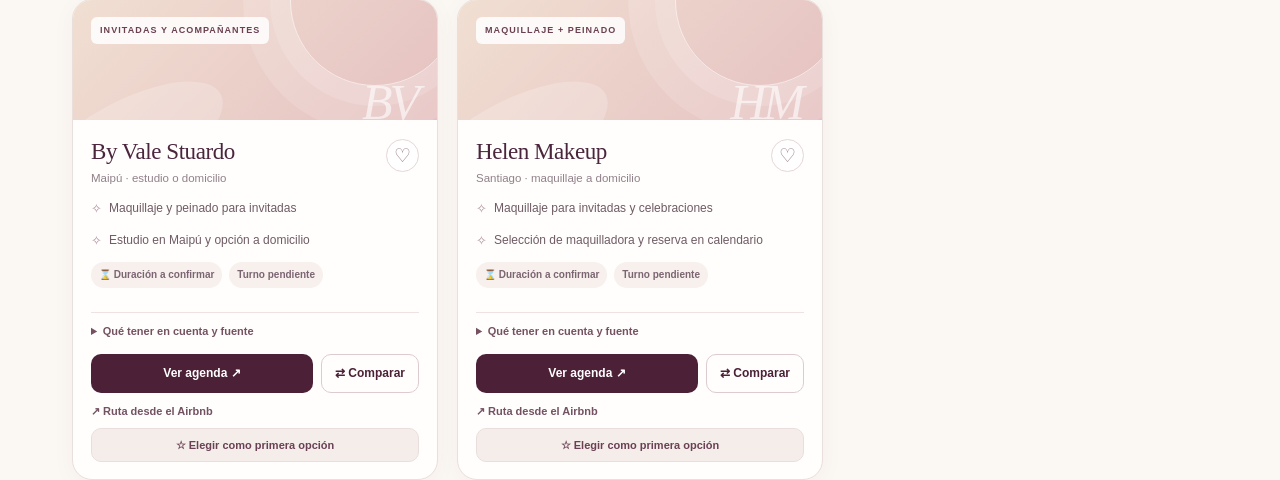
==== commit 1b0951b0: "Quitar seccion de inspiracion" ====
--- a/guia_belleza_santiago_06_noviembre.html
+++ b/guia_belleza_santiago_06_noviembre.html
@@ -67,7 +67,7 @@
     .personal-lookbook img{display:block;width:100%;border-radius:14px;max-height:360px;object-fit:cover;object-position:center}
     .personal-lookbook figcaption{padding:10px 6px 3px;color:#907d82;font-size:11px}
     .card-pricing{display:none}
-    #seleccion,#agenda{display:none}
+    #estilos,#seleccion,#agenda{display:none}
     footer.foot{display:none}
     .hero-art{display:none}
     .hero-grid{grid-template-columns:1fr;min-height:330px}
@@ -225,7 +225,7 @@
 <body>
   <header class="topbar"><nav class="container nav" aria-label="Navegación principal">
     <a class="brand" href="#inicio" aria-label="Volver al inicio"><span class="brand-mark">L<span style="font-style:italic">.</span></span><span class="brand-name">Beauty Edit<small>Santiago · Noviembre 2026</small></span></a>
-    <div class="navlinks"><a href="#estilos">Estilos</a><a href="#salones">Opciones</a><a href="index.html">Guía de compras ↗</a></div>
+    <div class="navlinks"><a href="#salones">Opciones</a><a href="index.html">Guía de compras ↗</a></div>
     <a class="nav-pill" href="#salones">Ver opciones</a>
   </nav></header>
 
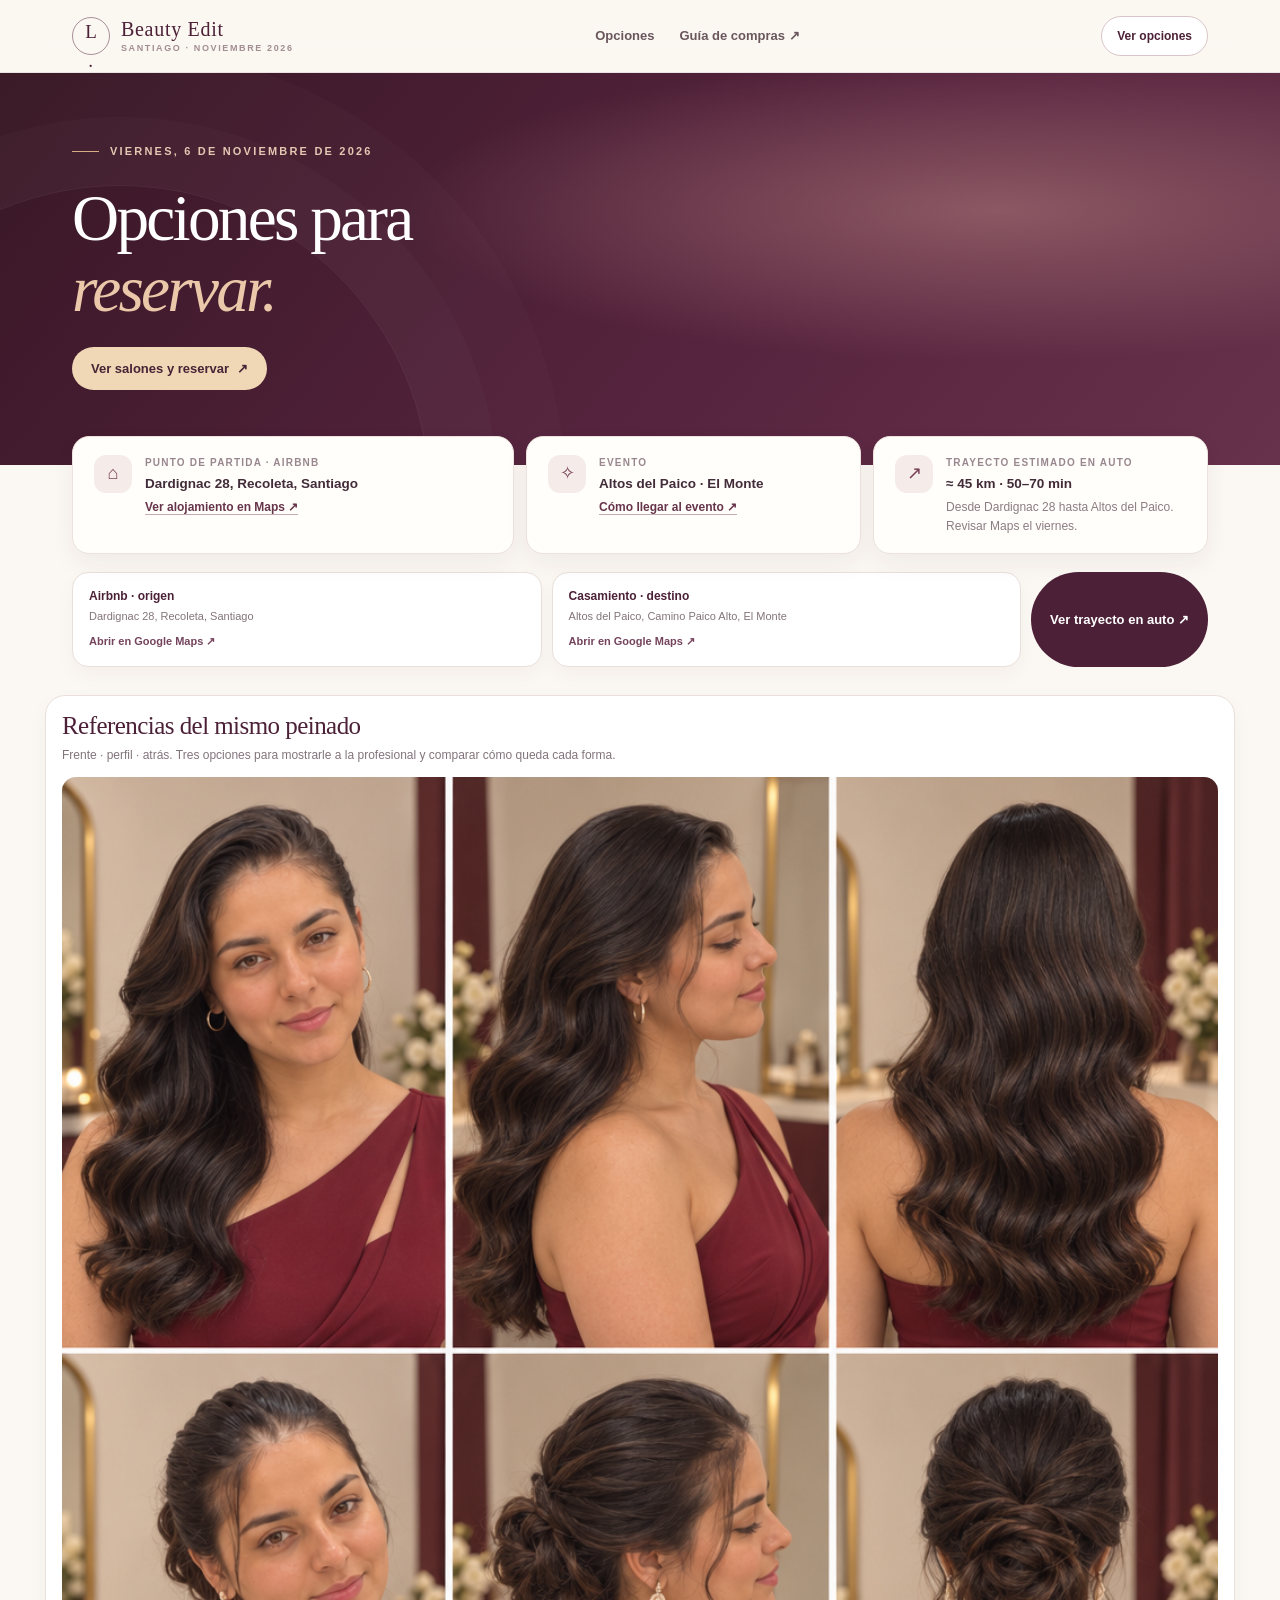
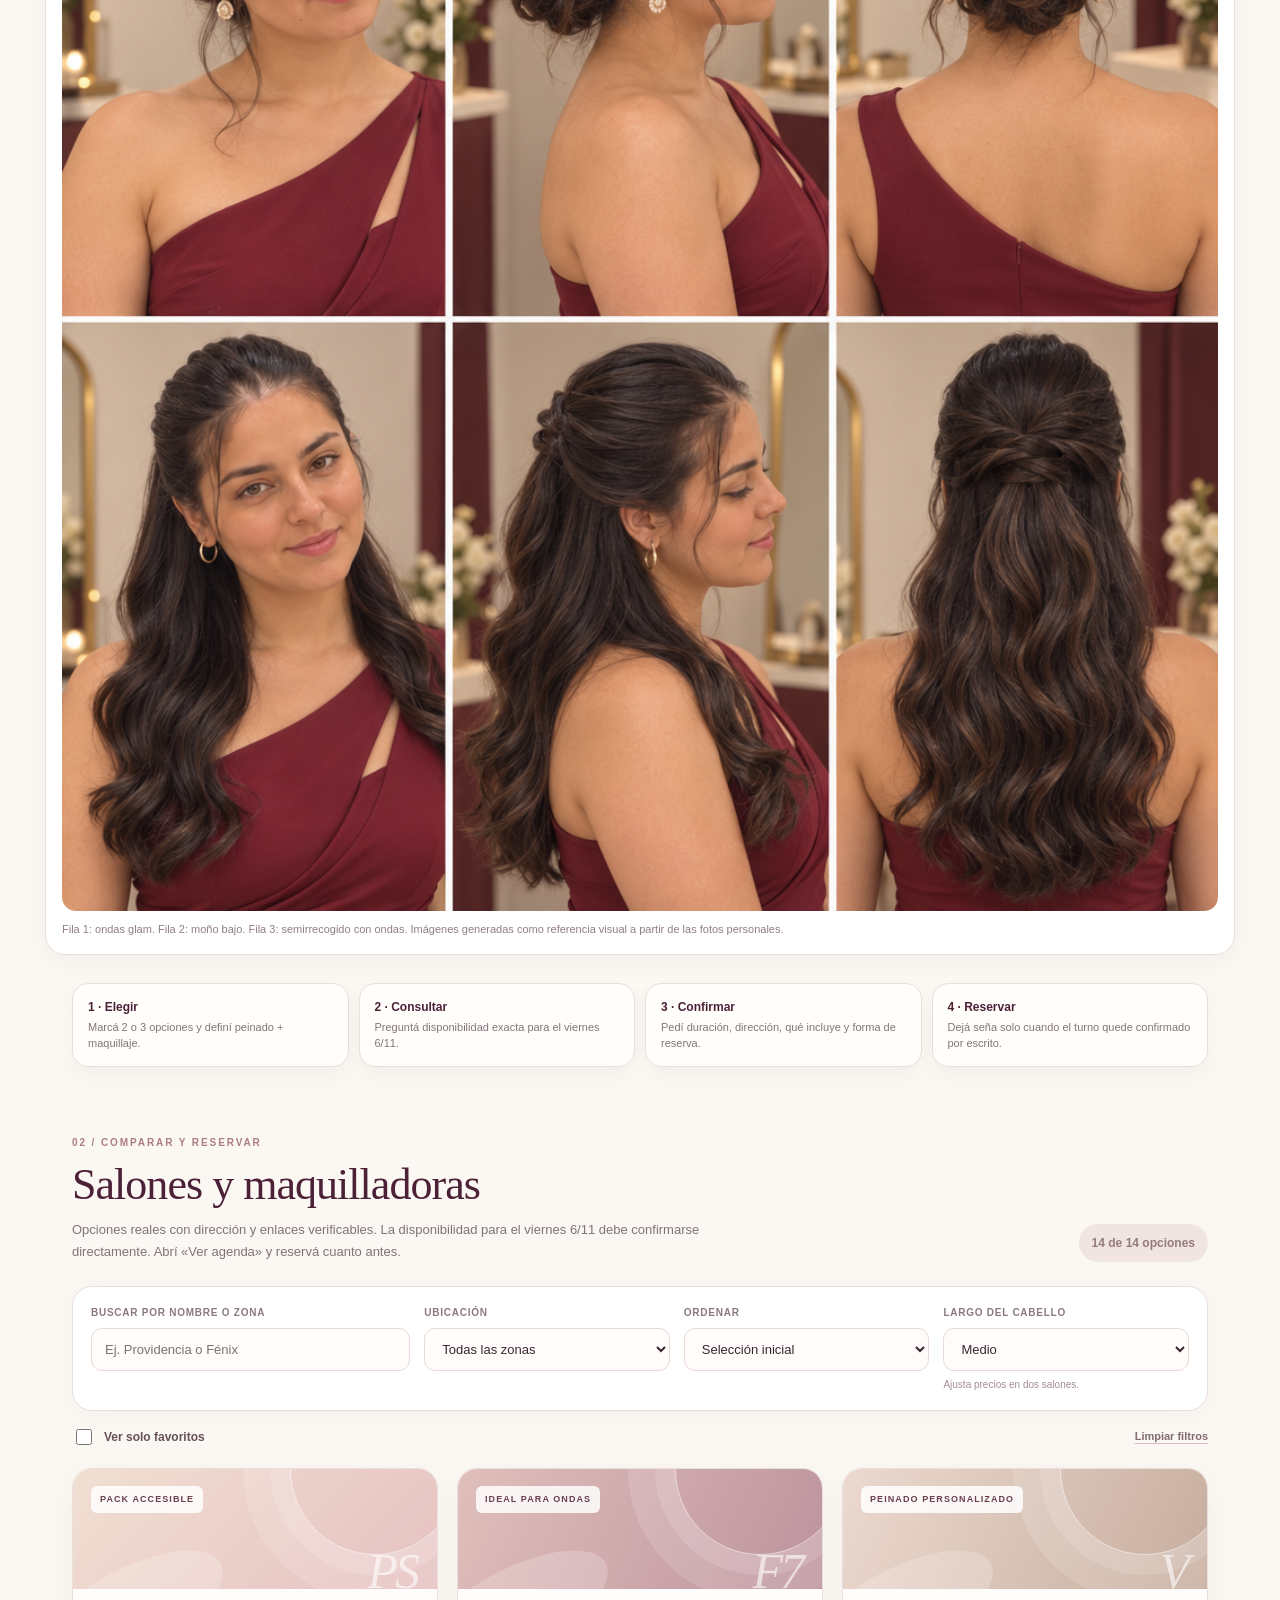
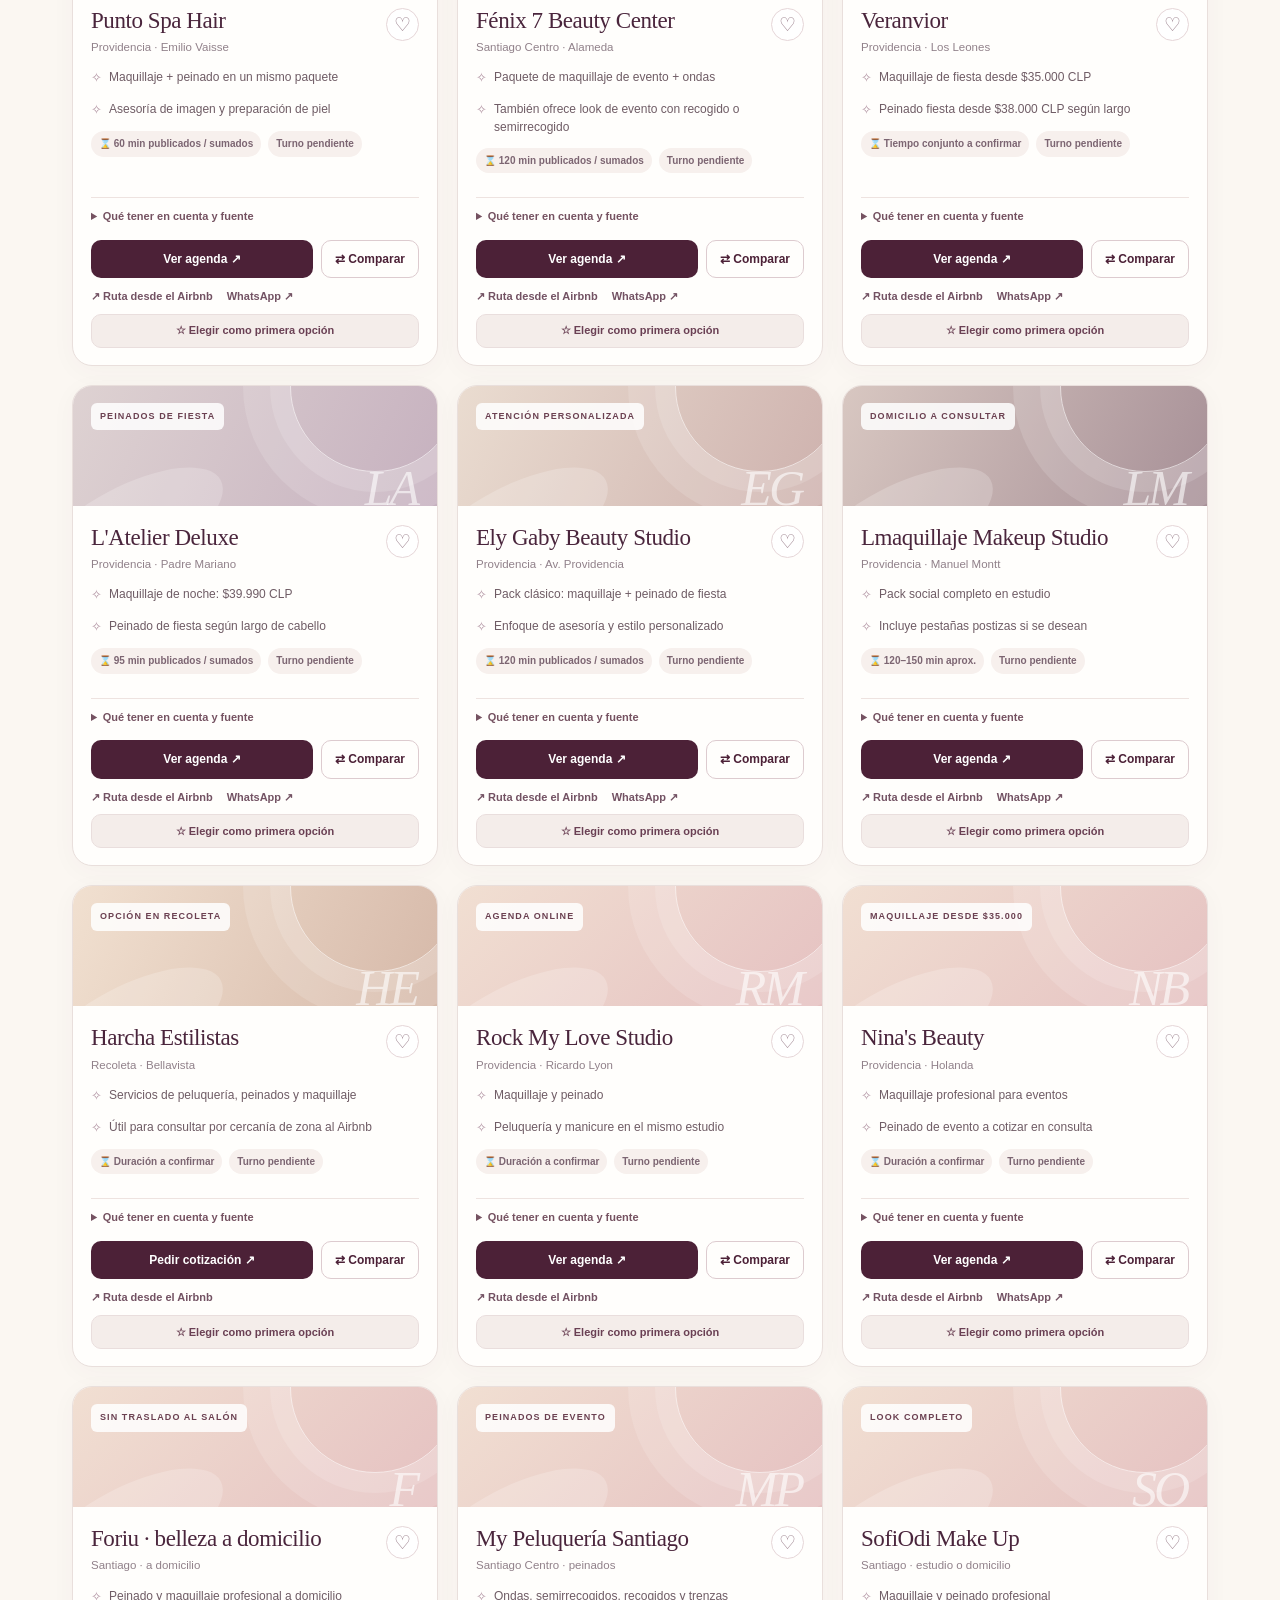
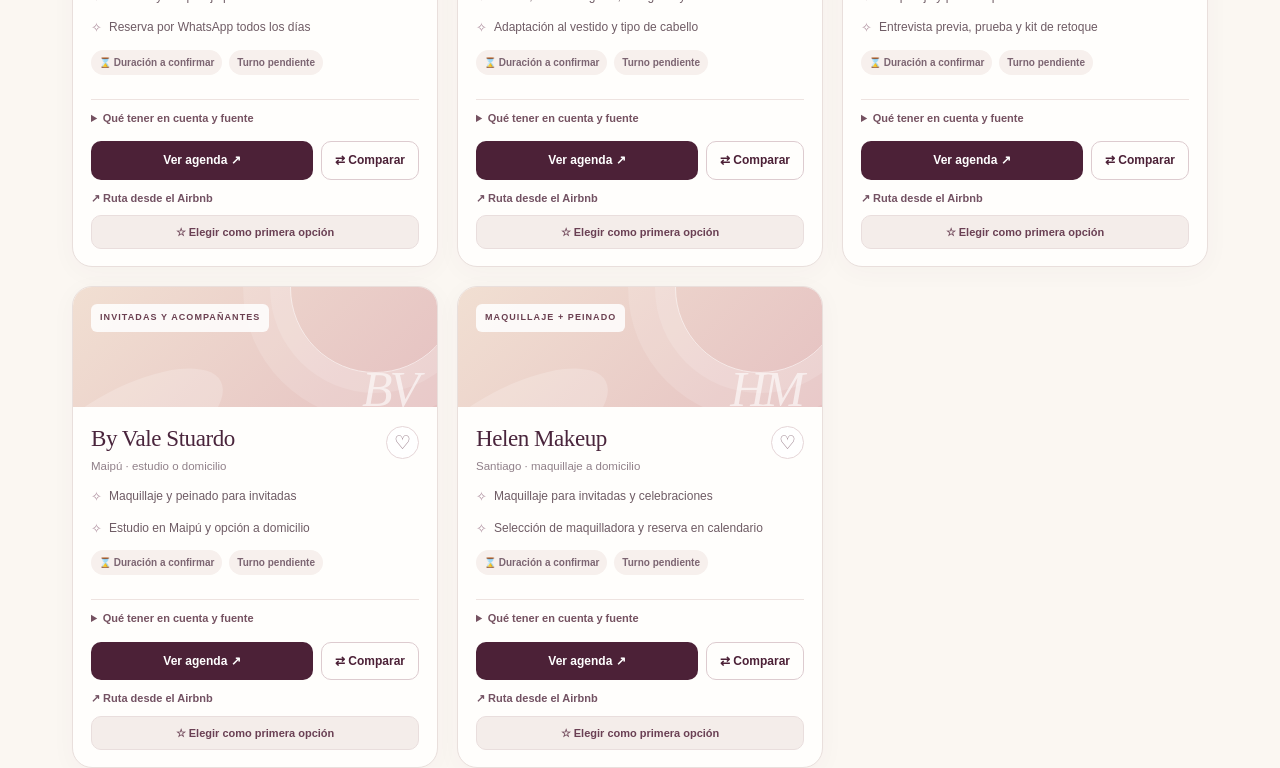
==== commit fbeee0bd: "Agregar vistas frontal lateral y posterior" ====
--- a/guia_belleza_santiago_06_noviembre.html
+++ b/guia_belleza_santiago_06_noviembre.html
@@ -62,6 +62,7 @@
     .map-strip{display:grid;grid-template-columns:1fr 1fr auto;gap:10px;margin:18px auto 0}
     .map-card{background:#fff;border:1px solid #eadfda;border-radius:16px;padding:14px 16px;box-shadow:0 8px 20px #321d2609}
     .map-card b{display:block;color:var(--wine);font-size:12px;margin-bottom:4px}.map-card span{display:block;color:#83747b;font-size:11px;line-height:1.45}.map-card a{display:inline-block;margin-top:8px;color:#74445d;font-size:11px;font-weight:800;text-decoration:none}
+    .angle-reference{margin:28px auto 0;background:#fff;border:1px solid #eadfda;border-radius:20px;padding:16px;box-shadow:0 8px 22px #321d2609}.angle-reference h2{font-size:25px;margin-bottom:5px}.angle-reference p{color:#83747b;font-size:12px;margin:0 0 13px}.angle-reference img{display:block;width:100%;border-radius:14px}.angle-reference figcaption{font-size:11px;color:#907d82;margin-top:10px}
     @media(max-width:760px){.map-strip{grid-template-columns:1fr}.map-strip .btn{width:100%}}
     .personal-lookbook{margin:24px 0 0;background:#fff;border:1px solid #eadfda;border-radius:20px;padding:10px;box-shadow:0 8px 22px #321d2609}
     .personal-lookbook img{display:block;width:100%;border-radius:14px;max-height:360px;object-fit:cover;object-position:center}
@@ -268,6 +269,11 @@
     <div class="map-card"><b>Casamiento · destino</b><span>Altos del Paico, Camino Paico Alto, El Monte</span><a href="https://www.google.com/maps/search/?api=1&amp;query=Altos%20del%20Paico%2C%20Camino%20Paico%20Alto%2C%20El%20Monte%2C%20Chile" target="_blank" rel="noopener noreferrer">Abrir en Google Maps ↗</a></div>
     <a class="btn btn-primary" href="https://www.google.com/maps/dir/?api=1&amp;origin=Dardignac%2028%2C%20Recoleta%2C%20Santiago%2C%20Chile&amp;destination=Altos%20del%20Paico%2C%20El%20Monte%2C%20Chile&amp;travelmode=driving" target="_blank" rel="noopener noreferrer">Ver trayecto en auto ↗</a>
   </div>
+  <section class="container angle-reference" aria-labelledby="angleHeading">
+    <h2 id="angleHeading">Referencias del mismo peinado</h2>
+    <p>Frente · perfil · atrás. Tres opciones para mostrarle a la profesional y comparar cómo queda cada forma.</p>
+    <figure style="margin:0"><img src="assets/novia-angles-3x3.png" alt="Tres peinados mostrados de frente, de perfil y desde atrás"><figcaption>Fila 1: ondas glam. Fila 2: moño bajo. Fila 3: semirrecogido con ondas. Imágenes generadas como referencia visual a partir de las fotos personales.</figcaption></figure>
+  </section>
   <div class="container reservation-strip" aria-label="Pasos para reservar">
     <div class="reservation-step"><b>1 · Elegir</b><span>Marcá 2 o 3 opciones y definí peinado + maquillaje.</span></div>
     <div class="reservation-step"><b>2 · Consultar</b><span>Preguntá disponibilidad exacta para el viernes 6/11.</span></div>
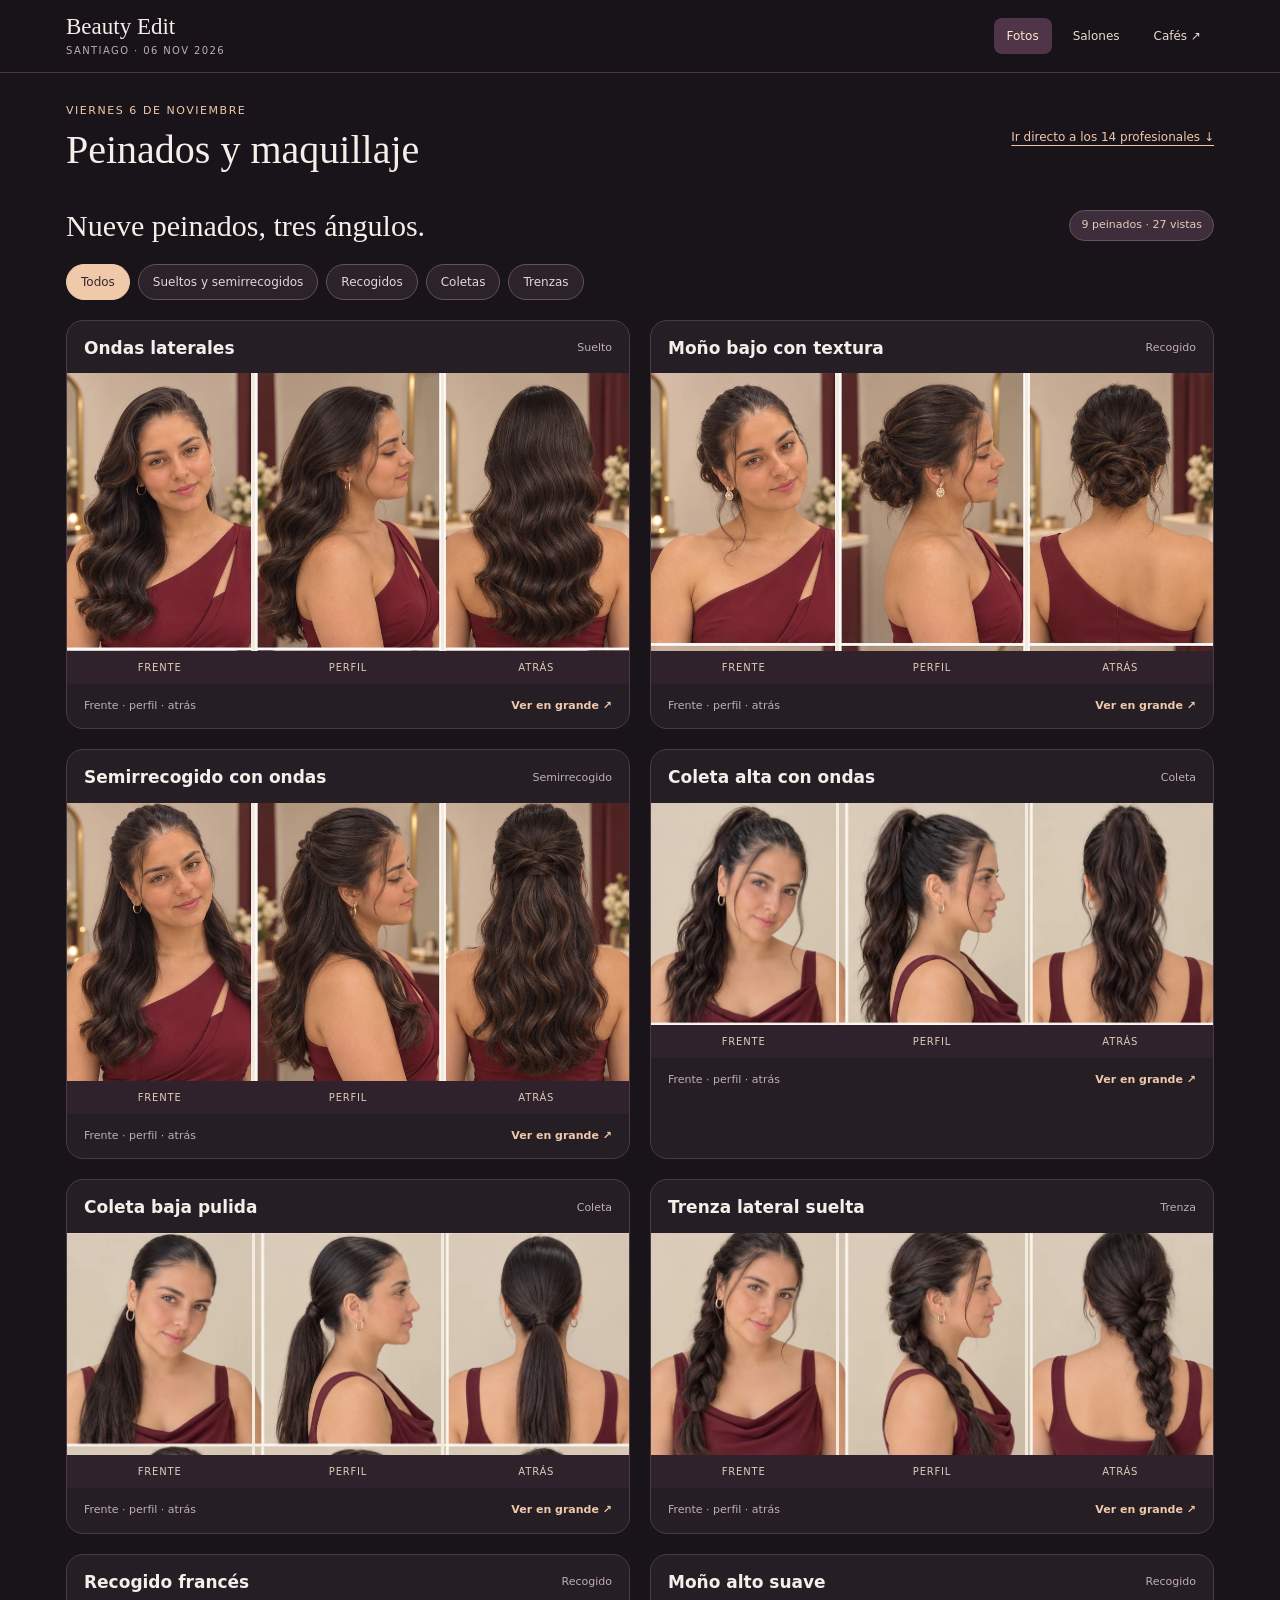
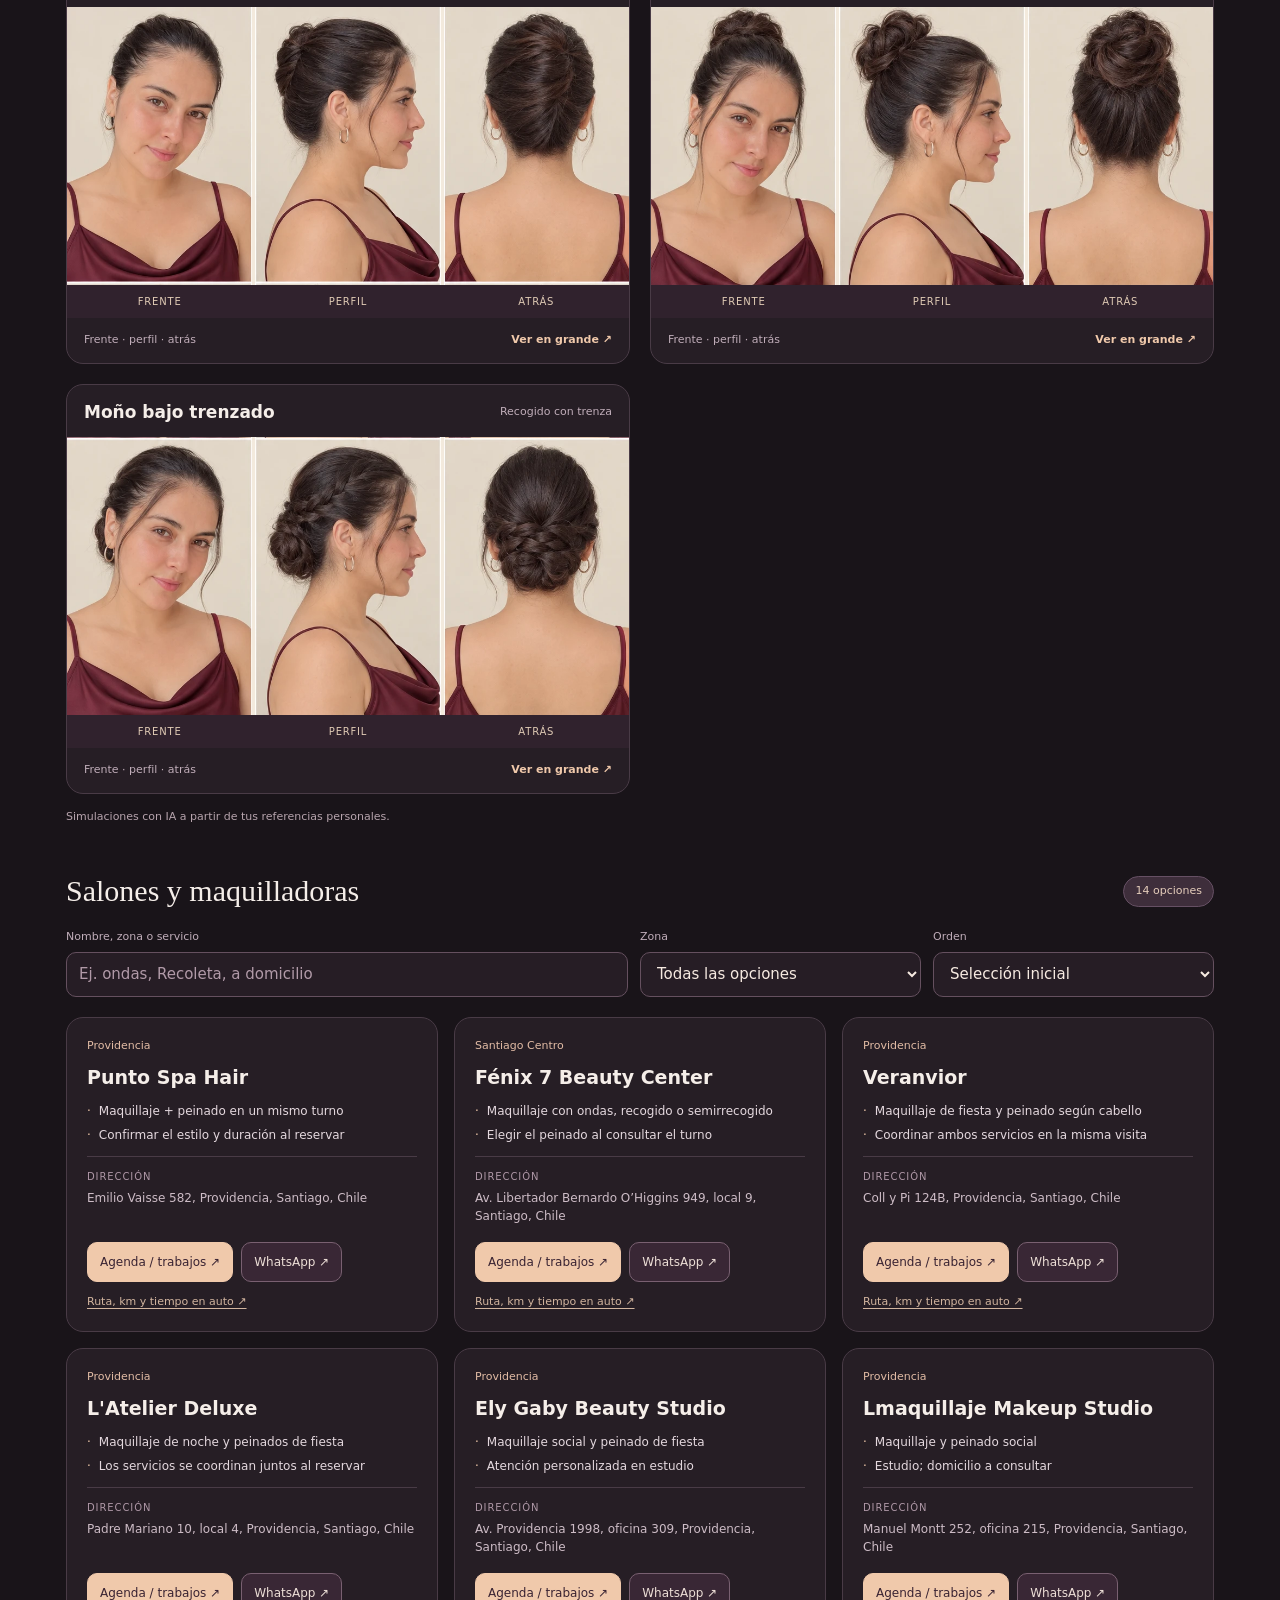
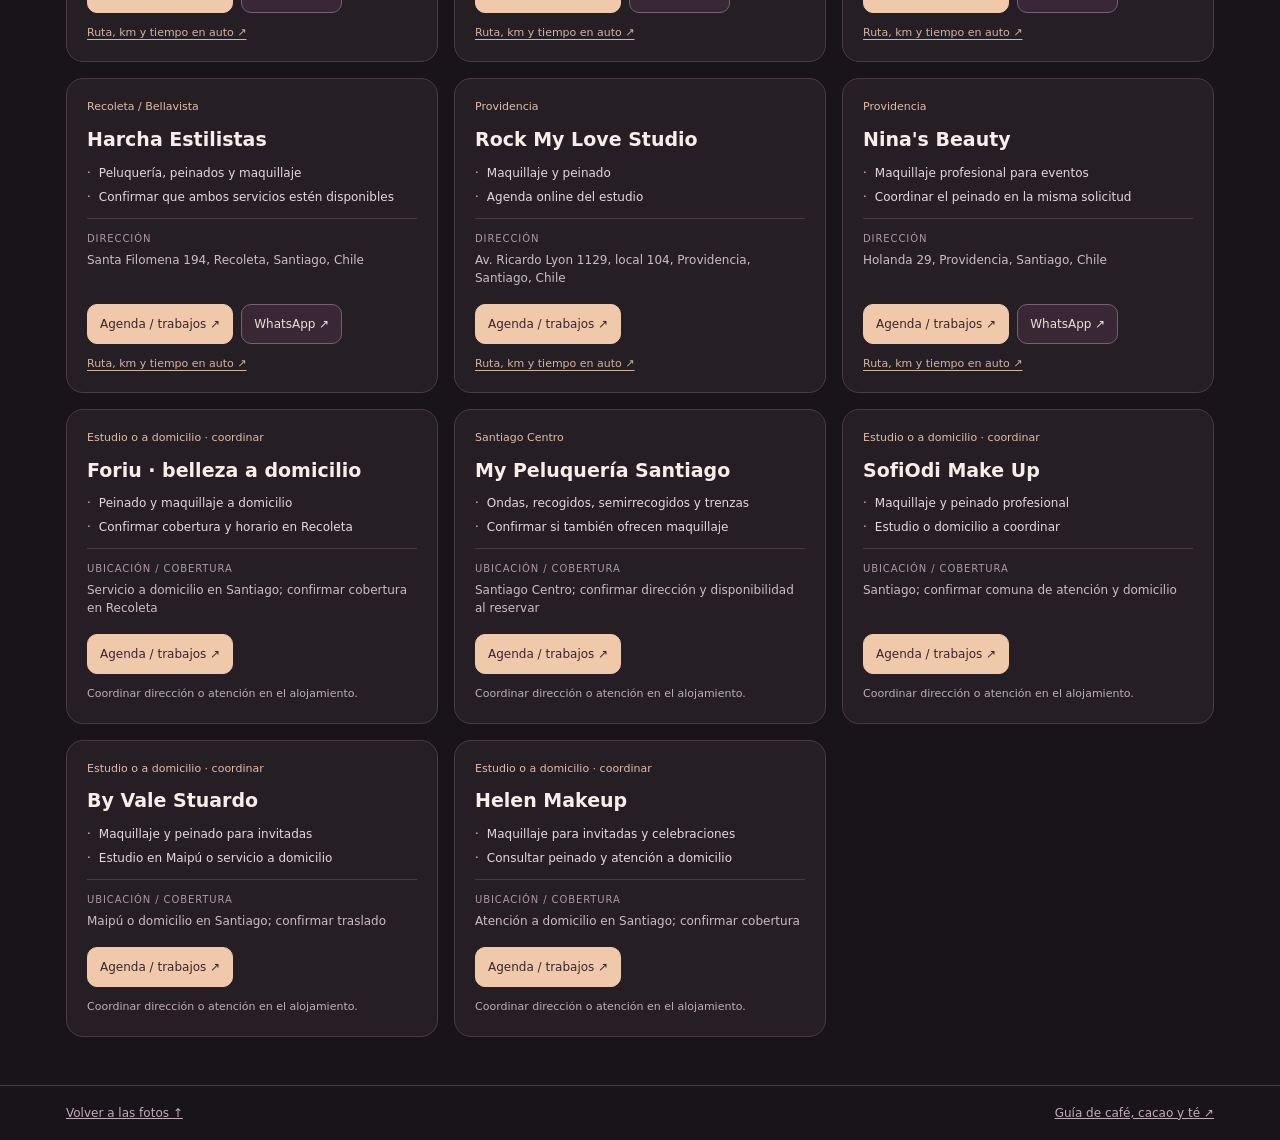
==== commit ceb22c65: "Renovar guías con tema oscuro, productos y galería de peinados" ====
--- a/guia_belleza_santiago_06_noviembre.html
+++ b/guia_belleza_santiago_06_noviembre.html
@@ -1,547 +1,205 @@
-<!DOCTYPE html>
+<!doctype html>
 <html lang="es">
 <head>
-  <meta charset="UTF-8">
-  <meta name="viewport" content="width=device-width, initial-scale=1">
-  <meta name="theme-color" content="#421b31">
-  <meta name="description" content="Guía interactiva de maquillaje y peluquería para el matrimonio del 6 de noviembre de 2026 en Santiago de Chile. Precios en CLP y UYU, reservas, rutas y favoritos.">
-  <title>El look perfecto · Santiago, 06.11.2026</title>
-  <style>
-    :root{--ink:#252027;--text:#51464e;--soft:#847780;--wine:#4c2137;--wine2:#6c354d;--gold:#b99463;--gold-light:#e7d3b7;--surface:#fffefa;--cream:#fbf7f2;--pink:#f2e4e4;--line:#e7dedb;--green:#236754;--shadow:0 14px 36px rgba(55,31,40,.07);--radius:22px}
-    *,*::before,*::after{box-sizing:border-box}
-    html{scroll-behavior:smooth;scroll-padding-top:84px}
-    body{margin:0;color:var(--ink);background:var(--cream);font-family:Inter,ui-sans-serif,-apple-system,BlinkMacSystemFont,"Segoe UI",Arial,sans-serif;font-size:15px;line-height:1.52;-webkit-font-smoothing:antialiased}
-    button,input,select,textarea{font:inherit}
-    button{cursor:pointer}
-    a{color:inherit}
-    button:focus-visible,a:focus-visible,input:focus-visible,select:focus-visible,textarea:focus-visible{outline:3px solid #c89365;outline-offset:3px}
-    ::selection{background:#e7ccca;color:#4a2339}
-    .container{max-width:1190px;margin-inline:auto;padding-inline:27px}
-    .serif{font-family:Georgia,"Times New Roman",serif;font-weight:400}
-    .topbar{position:sticky;top:0;z-index:30;background:rgba(251,247,242,.93);backdrop-filter:blur(18px);border-bottom:1px solid rgba(78,40,58,.09)}
-    .nav{height:72px;display:flex;align-items:center;justify-content:space-between;gap:18px}
-    .brand{display:flex;align-items:center;gap:11px;text-decoration:none;min-width:max-content}
-    .brand-mark{height:38px;width:38px;border:1px solid rgba(76,33,55,.48);border-radius:50%;display:grid;place-items:center;font-family:Georgia,serif;font-size:19px;letter-spacing:-3px;padding-right:3px;color:var(--wine)}
-    .brand-name{line-height:1.04;font-family:Georgia,serif;letter-spacing:.035em;font-size:20px;color:var(--wine)}
-    .brand-name small{display:block;color:#a18e91;font-size:9px;font-family:Inter,ui-sans-serif,sans-serif;font-weight:650;letter-spacing:.18em;text-transform:uppercase;margin-top:4px}
-    .navlinks{display:flex;gap:25px;align-items:center;font-size:13px;color:#69575d;font-weight:650}
-    .navlinks a{text-decoration:none;transition:color .2s}
-    .navlinks a:hover{color:var(--wine)}
-    .nav-pill{border:1px solid #d9c4c7;background:white;padding:10px 15px;border-radius:100px;font-size:12px;font-weight:700;color:var(--wine);text-decoration:none;white-space:nowrap}
-    .hero{background:radial-gradient(ellipse at 78% 35%,#8c5863 0%,transparent 42%),linear-gradient(130deg,#381725,#57243f 60%,#67324b);color:white;position:relative;overflow:hidden}
-    .hero::before{content:"";position:absolute;left:-190px;bottom:-340px;width:620px;height:620px;border:1px solid #ffffff13;border-radius:50%;box-shadow:0 0 0 68px #ffffff05,0 0 0 136px #ffffff04}
-    .hero-grid{min-height:510px;display:grid;grid-template-columns:1.08fr .92fr;gap:30px;align-items:center;position:relative}
-    .hero-content{padding:70px 0 75px;position:relative;z-index:2}
-    .eyebrow{letter-spacing:.2em;text-transform:uppercase;font-size:11px;font-weight:700;color:#e4c8b3;display:flex;align-items:center;gap:11px}
-    .eyebrow:before{content:"";width:27px;height:1px;background:#d7ae83}
-    h1{font-family:Georgia,"Times New Roman",serif;font-weight:400;font-size:clamp(45px,5.1vw,74px);line-height:1.09;letter-spacing:-.042em;margin:23px 0 22px;max-width:670px}
-    h1 em{font-weight:400;color:#ebc8a9}
-    .hero-p{font-size:15px;color:#efdfdf;max-width:530px;line-height:1.75;margin:0 0 30px}
-    .hero-actions{display:flex;flex-wrap:wrap;gap:12px}
-    .btn{border:1px solid transparent;border-radius:999px;min-height:43px;padding:10px 18px;display:inline-flex;align-items:center;justify-content:center;gap:8px;text-align:center;text-decoration:none;font-weight:720;font-size:13px;transition:transform .15s ease,background .15s ease,border .15s ease;color:inherit}
-    .btn:hover{transform:translateY(-2px)}
-    .btn-primary{background:var(--wine);color:white}
-    .btn-primary:hover{background:#632c47}
-    .btn-gold{background:#f0d7b6;color:#472336}
-    .btn-gold:hover{background:#f6e1c5}
-    .btn-ghost-white{border-color:#e5cbbd79;color:white;background:#ffffff08}
-    .btn-outline{background:transparent;border-color:#ddcbcf;color:var(--wine)}
-    .btn-muted{background:#f7f0ed;border-color:#f3e6e2;color:#523447}
-    .btn-sm{padding:9px 13px;min-height:37px;font-size:12px}
-    .hero-art{height:100%;min-height:490px;position:relative;display:flex;justify-content:center;align-items:flex-end;overflow:hidden}
-    .hero-photo{position:absolute;inset:20px 0 20px 22px;width:calc(100% - 22px);height:calc(100% - 40px);object-fit:cover;border-radius:28px;opacity:.9;box-shadow:0 25px 45px #1d0c1750}
-    .hero-art .portrait{position:relative;z-index:1;opacity:.06}
-    .hero-art:after{position:absolute;content:"";inset:auto 20px 28px 50px;border-bottom:1px solid #f0cf9a52}
-    .portrait{height:100%;max-height:508px;width:100%;max-width:490px;display:block;margin-bottom:-6px;filter:drop-shadow(0 25px 45px #1d0c1750)}
-    .art-label{position:absolute;bottom:61px;left:0;background:#fff9f1eb;color:#522840;border:1px solid #f1e4cf;border-radius:14px;padding:13px 17px;box-shadow:0 15px 22px #10071024;font-family:Georgia,serif;font-size:18px;transform:rotate(-2deg)}
-    .art-label small{display:block;font:600 10px Inter,sans-serif;letter-spacing:.15em;text-transform:uppercase;color:#97715a;margin-bottom:3px}
-    .reservation-strip{display:grid;grid-template-columns:repeat(4,1fr);gap:10px;margin:28px auto 0}
-    .reservation-step{background:#fffefa;border:1px solid #eadfda;border-radius:16px;padding:14px 15px;box-shadow:0 8px 20px #321d2609}
-    .reservation-step b{display:block;color:var(--wine);font-size:12px;margin-bottom:4px}
-    .reservation-step span{display:block;color:#83747b;font-size:11px;line-height:1.45}
-    .map-strip{display:grid;grid-template-columns:1fr 1fr auto;gap:10px;margin:18px auto 0}
-    .map-card{background:#fff;border:1px solid #eadfda;border-radius:16px;padding:14px 16px;box-shadow:0 8px 20px #321d2609}
-    .map-card b{display:block;color:var(--wine);font-size:12px;margin-bottom:4px}.map-card span{display:block;color:#83747b;font-size:11px;line-height:1.45}.map-card a{display:inline-block;margin-top:8px;color:#74445d;font-size:11px;font-weight:800;text-decoration:none}
-    .angle-reference{margin:28px auto 0;background:#fff;border:1px solid #eadfda;border-radius:20px;padding:16px;box-shadow:0 8px 22px #321d2609}.angle-reference h2{font-size:25px;margin-bottom:5px}.angle-reference p{color:#83747b;font-size:12px;margin:0 0 13px}.angle-reference img{display:block;width:100%;border-radius:14px}.angle-reference figcaption{font-size:11px;color:#907d82;margin-top:10px}
-    @media(max-width:760px){.map-strip{grid-template-columns:1fr}.map-strip .btn{width:100%}}
-    .personal-lookbook{margin:24px 0 0;background:#fff;border:1px solid #eadfda;border-radius:20px;padding:10px;box-shadow:0 8px 22px #321d2609}
-    .personal-lookbook img{display:block;width:100%;border-radius:14px;max-height:360px;object-fit:cover;object-position:center}
-    .personal-lookbook figcaption{padding:10px 6px 3px;color:#907d82;font-size:11px}
-    .card-pricing{display:none}
-    #estilos,#seleccion,#agenda{display:none}
-    footer.foot{display:none}
-    .hero-art{display:none}
-    .hero-grid{grid-template-columns:1fr;min-height:330px}
-    @media(max-width:760px){.reservation-strip{grid-template-columns:1fr 1fr}.hero-photo{inset:0;width:100%;height:100%;opacity:.42}.hero-art .portrait{opacity:.08}}
-    .events{display:grid;grid-template-columns:1.32fr 1fr 1fr;gap:12px;margin-top:-29px;position:relative;z-index:3}
-    .event{background:var(--surface);padding:18px 21px;border:1px solid #ece1dc;border-radius:17px;box-shadow:0 10px 25px #321d260e;display:flex;gap:13px;align-items:flex-start}
-    .event-ico{background:#f5ece9;border-radius:12px;width:38px;height:38px;flex:none;display:grid;place-items:center;font-size:18px;color:#773f55}
-    .event small{display:block;color:#998790;font-size:10px;letter-spacing:.12em;text-transform:uppercase;font-weight:800;margin-bottom:5px}
-    .event strong{font-size:13.5px;line-height:1.35;display:block;color:#422c39}
-    .event span{font-size:12px;color:#8c7c83;display:block;margin-top:5px}
-    .event a{color:#67354b;text-decoration:none;border-bottom:1px solid #c6abb5;font-size:12px;font-weight:650}
-    main section{padding-top:68px}
-    .section-heading{display:flex;align-items:end;justify-content:space-between;gap:20px;margin-bottom:24px}
-    .overline{font-size:10px;letter-spacing:.19em;font-weight:850;text-transform:uppercase;color:#ad7e80;margin-bottom:10px}
-    h2{font:400 clamp(31px,3.5vw,44px)/1.15 Georgia,"Times New Roman",serif;letter-spacing:-.022em;color:var(--wine);margin:0}
-    .section-desc{color:#80737a;font-size:13px;line-height:1.65;margin:9px 0 0;max-width:670px}
-    .counter{font-size:12px;white-space:nowrap;color:#947a7e;background:#f1e5e1;padding:10px 13px;border-radius:100px;font-weight:700}
-    .looks{display:grid;grid-template-columns:repeat(3,minmax(0,1fr));gap:14px}
-    .look-tile{border:1.5px solid #e6d8d5;border-radius:20px;background:white;display:flex;align-items:center;text-align:left;overflow:hidden;padding:0;min-height:161px;position:relative;color:var(--ink);transition:transform .16s,border-color .16s,box-shadow .16s}
-    .look-tile:hover,.look-tile.active{border-color:#9f687e;box-shadow:0 10px 24px #56384b13;transform:translateY(-1px)}
-    .look-tile.active:after{content:"✓";position:absolute;top:12px;right:12px;color:#fff;background:var(--wine);width:24px;height:24px;border-radius:50%;display:grid;place-items:center;font-size:12px;font-weight:800}
-    .look-fig{height:159px;width:42%;flex:none;background:linear-gradient(155deg,#efe0d5,#d5aeb3);display:grid;place-items:end center;overflow:hidden}
-    .look-fig svg{height:145px;width:100%;max-width:146px;margin-bottom:-3px}
-    .look-tile:nth-child(2) .look-fig{background:linear-gradient(155deg,#ece3e5,#d1afb8)}
-    .look-tile:nth-child(3) .look-fig{background:linear-gradient(155deg,#f3e6d8,#dcbab4)}
-    .look-copy{padding:16px 12px 16px 17px;display:block;flex:1}
-    .look-copy span{display:block;text-transform:uppercase;font-size:9px;letter-spacing:.14em;color:#a98b91;font-weight:800;margin-bottom:8px}
-    .look-copy strong{display:block;font:400 22px/1.13 Georgia,serif;color:#4d293d}
-    .look-copy small{display:block;font-size:11px;line-height:1.46;color:#8b7c83;margin-top:8px}
-    .makeup-row{margin-top:19px;display:flex;align-items:center;gap:13px;flex-wrap:wrap}
-    .makeup-label{font-weight:800;color:#49323f;font-size:12px;margin-right:2px}
-    .makeup-choice{display:flex;gap:7px;align-items:center;border:1px solid #e7d8d4;background:white;border-radius:100px;padding:7px 12px 7px 8px;color:#6c5865;font-size:12px;font-weight:700}
-    .makeup-choice[aria-pressed=true]{background:#f2e3e3;border-color:#ae7e91;color:#4a2539}
-    .swatch{display:inline-block;width:22px;height:22px;border-radius:50%;border:2px solid #fffa;box-shadow:0 0 0 1px #ffffff}
-    .small-note{font-size:11px;color:#9a8890}
-    .recommendation{margin-top:20px;background:#f0e5df;border:1px solid #ead6ce;border-radius:17px;padding:16px 20px;color:#654553;font-size:12.5px;line-height:1.7}
-    .recommendation b{color:#512941}
-    .tools{background:white;border:1px solid #e9dfdc;border-radius:20px;padding:18px;box-shadow:0 5px 22px #44283608;display:grid;grid-template-columns:1.3fr 1fr 1fr 1fr;gap:14px;margin-top:24px}
-    .field{min-width:0}
-    .field label{display:block;font-weight:800;font-size:10px;letter-spacing:.075em;text-transform:uppercase;color:#8b7981;margin-bottom:7px}
-    .field input,.field select,.field textarea{border:1px solid #e7d9d8;border-radius:11px;padding:11px 13px;background:#fffcfa;width:100%;min-height:43px;color:#392633;outline-offset:2px;font-size:13px}
-    .field input:focus,.field select:focus,.field textarea:focus{border-color:#b9879d}
-    .field-note{font-size:10px;color:#a28e95;margin-top:6px}
-    .switch-row{margin-top:15px;display:flex;flex-wrap:wrap;align-items:center;justify-content:space-between;gap:10px}
-    .switch-left{display:flex;gap:10px;flex-wrap:wrap;align-items:center}
-    .checkline{display:flex;gap:9px;align-items:center;font-size:12px;color:#67515b;font-weight:690;cursor:pointer}
-    .checkline input{accent-color:var(--wine);height:16px;width:16px}
-    .budget-entry{height:35px;width:96px;border:1px solid #ded0cf;border-radius:9px;background:#fffefa;text-align:center;font-size:12px;font-weight:700;color:#55334a}
-    .salon-grid{display:grid;grid-template-columns:repeat(3,minmax(0,1fr));gap:19px;margin-top:20px}
-    .salon-card{background:#fffefc;border:1px solid #e9dfdc;border-radius:20px;overflow:hidden;box-shadow:0 5px 26px #59394709;position:relative;display:flex;flex-direction:column;transition:box-shadow .16s,transform .16s,border-color .16s}
-    .salon-card:hover{transform:translateY(-3px);box-shadow:var(--shadow)}
-    .salon-card.chosen{border-color:#a36782;box-shadow:0 12px 30px #703c5224}
-    .salon-art{height:120px;position:relative;overflow:hidden;background:linear-gradient(135deg,#f1dfd2,#e5c1c1)}
-    .salon-art::before{content:"";position:absolute;width:170px;height:170px;border:1px solid #fff9;right:-23px;top:-84px;border-radius:50%;box-shadow:0 0 0 20px #fff2,0 0 0 47px #fff2}
-    .salon-art::after{content:"";position:absolute;width:210px;height:85px;border-radius:50%;left:-50px;bottom:-66px;transform:rotate(-28deg);background:#fff3}
-    .art-2{background:linear-gradient(115deg,#e0bfbb,#bd939d)}
-    .art-3{background:linear-gradient(115deg,#ecd9cf,#c6ad9e)}
-    .art-4{background:linear-gradient(115deg,#ded2d2,#c6b1bf)}
-    .art-5{background:linear-gradient(115deg,#eadcd0,#ceb2ae)}
-    .art-6{background:linear-gradient(115deg,#d8c7c1,#a79097)}
-    .art-7{background:linear-gradient(115deg,#f1e0d0,#d6b9a9)}
-    .salon-art .initials{font:italic 50px Georgia,serif;letter-spacing:-3px;color:#fff9;position:absolute;right:20px;bottom:-11px}
-    .salon-art .mini{position:absolute;top:17px;left:18px;border-radius:6px;background:#ffffffd9;letter-spacing:.12em;text-transform:uppercase;padding:7px 9px;color:#6b4051;font-weight:800;font-size:9px}
-    .salon-content{padding:19px 18px 12px;flex:1;display:flex;flex-direction:column}
-    .card-top{display:flex;align-items:flex-start;justify-content:space-between;gap:10px}
-    .card-top h3{font:400 23px/1.14 Georgia,serif;letter-spacing:-.019em;color:#4a253c;margin:0 0 5px}
-    .subline{color:#91818a;font-size:11.5px}
-    .heart{border:1px solid #e6d6d8;border-radius:50%;width:33px;height:33px;flex:none;display:grid;place-items:center;background:#fff;font-size:19px;color:#987d89;line-height:1;padding:0}
-    .heart.is-on{background:#f6e9ea;color:#933e63;border-color:#d5afbe}
-    .card-pricing{margin-top:16px;background:#faf5f0;border-radius:12px;padding:13px 14px}
-    .price-label{font-size:9px;text-transform:uppercase;letter-spacing:.105em;color:#a38987;font-weight:850}
-    .price-main{font:500 27px/1.15 Georgia,serif;color:#4d283f;margin-top:4px}
-    .price-main small{font:600 11px ui-sans-serif,sans-serif;color:#977e86;margin-left:5px}
-    .price-uyu{font-size:13px;font-weight:780;margin-top:4px;color:#87614d}
-    .price-hint{font-size:10.5px;color:#9a8b8a;margin-top:5px;line-height:1.45}
-    .card-feature{display:flex;gap:7px;align-items:start;margin-top:12px;color:#6f5c65;font-size:12px;line-height:1.5}
-    .card-feature b{font-weight:800;color:#503846}
-    .card-feature .bullet{font-size:13px;color:#ad8e9e}
-    .variant-control{margin-top:10px;display:flex;align-items:center;gap:9px;font-size:11px;color:#7e6973}
-    .variant-control select{min-width:0;max-width:168px;flex:1;border:1px solid #e4d5d2;border-radius:8px;padding:7px;background:white;font-size:11px;color:#4e3444}
-    .card-meta{display:flex;flex-wrap:wrap;gap:7px;margin-top:12px}
-    .meta-tag{font-size:10px;background:#f7f0ed;color:#7c6572;border-radius:100px;padding:5px 8px;font-weight:720}
-    .card-foot{padding:0 18px 17px;margin-top:auto}
-    .details{margin-top:12px;padding-top:10px;border-top:1px solid #eee3e0}
-    .details summary{font-size:11px;font-weight:750;color:#755261;cursor:pointer;list-style-position:inside}
-    .details p{font-size:11px;line-height:1.6;color:#87757e;margin:8px 0 5px}
-    .details a{font-size:11px;color:#6f4659}
-    .card-buttons{display:grid;grid-template-columns:1fr auto;gap:8px;margin-top:15px}
-    .card-buttons .btn{border-radius:10px;min-width:0}
-    .card-aux{display:flex;gap:14px;align-items:center;flex-wrap:wrap;margin-top:10px}
-    .textlink{color:#735263;text-decoration:none;font-weight:750;font-size:11px}
-    .textlink:hover{text-decoration:underline}
-    .subaction{font-size:11px;color:#826b75;font-weight:720;border:none;background:transparent;padding:0;text-decoration:underline;text-decoration-color:#d8bac7;text-underline-offset:3px}
-    .choose-btn{width:100%;margin-top:9px;background:#f4edea;color:#6a4054;border-radius:10px;border:1px solid #e9dedd;min-height:34px;padding:7px 9px;font-weight:740;font-size:11px}
-    .choose-btn.chosen{background:#f0dfe8;border-color:#c9a4b5;color:#5b2941}
-    .empty{grid-column:1/-1;background:white;border:1px dashed #d3bdbf;padding:50px 20px;border-radius:18px;text-align:center;color:#846d76}
-    .selected-section{margin-top:40px;background:#f2e8e2;border:1px solid #e7d9d4;border-radius:23px;padding:24px 26px}
-    .selected-head{display:flex;justify-content:space-between;align-items:center;gap:16px;flex-wrap:wrap}
-    .selected-head h3{font:400 28px Georgia,serif;color:#572f43;margin:0}
-    .selected-head p{margin:5px 0 0;font-size:12px;color:#8d7680}
-    .favs{display:flex;gap:9px;flex-wrap:wrap;margin-top:17px}
-    .fav-chip{border:1px solid #dcc5cd;background:white;border-radius:100px;padding:9px 12px;display:flex;align-items:center;gap:8px;font-size:12px;color:#663950;font-weight:750}
-    .fav-chip b{font-weight:700;color:#9b7475}
-    .fav-chip button{border:none;background:transparent;color:#926b76;font-size:17px;line-height:1;padding:0}
-    .fav-placeholder{color:#9c8490;font-size:12px;margin-top:15px}
-    .selection-controls{display:flex;gap:9px;flex-wrap:wrap;margin-top:16px}
-    .selected-callout{margin-top:17px;color:#6a4154;font-size:12px}
-    .timeline{margin-top:20px;display:grid;grid-template-columns:repeat(3,minmax(0,1fr));gap:16px}
-    .timeline-item{border:1px solid #e8dedd;background:#fffefa;border-radius:16px;padding:18px 20px}
-    .timeline-item small{display:block;font-size:10px;text-transform:uppercase;letter-spacing:.14em;color:#a08b92;font-weight:850}
-    .timeline-item strong{display:block;margin:9px 0 7px;font:400 26px Georgia,serif;color:#57354a}
-    .timeline-item p{font-size:11px;color:#9b8992;margin:0}
-    .plan-box{display:grid;grid-template-columns:1fr .95fr;gap:22px;background:#fffefa;border:1px solid #e9dfdc;border-radius:22px;padding:23px;box-shadow:0 8px 28px #432d3808}
-    .plan-fields{display:grid;grid-template-columns:repeat(2,minmax(0,1fr));gap:12px;margin-top:20px}
-    .plan-output{background:linear-gradient(145deg,#f4e9e6,#faf4ed);border-radius:17px;padding:24px 22px;display:flex;flex-direction:column;justify-content:center}
-    .plan-output small{font-size:10px;text-transform:uppercase;font-weight:850;color:#a18087;letter-spacing:.1em}
-    .plan-output h3{font:400 31px/1.1 Georgia,serif;color:var(--wine);margin:9px 0 11px}
-    .plan-output p{font-size:12px;color:#856a75;line-height:1.7;margin:3px 0 12px}
-    .plan-list{display:grid;gap:0;margin-top:8px}
-    .plan-result{border-top:1px solid #e2d0cd;padding:11px 0;display:flex;justify-content:space-between;gap:14px;font-size:12px;color:#705666}
-    .plan-result strong{font-size:13px;color:#582d43}
-    .notes{margin-top:13px}
-    .notes textarea{min-height:82px;resize:vertical}
-    .foot{margin-top:82px;background:#402034;color:#e7d4dd;padding:42px 0 26px}
-    .foot-grid{display:grid;grid-template-columns:1fr 1.5fr;gap:35px}
-    .foot h3{font:400 25px Georgia,serif;color:#fff1ea;margin:0 0 12px}
-    .foot p{font-size:12px;line-height:1.85;color:#e0c7d0b9;max-width:440px}
-    .source-links{display:flex;gap:8px;flex-wrap:wrap}
-    .source-links a{font-size:11px;text-decoration:none;border:1px solid #f0d6dd50;border-radius:100px;padding:7px 10px;color:#f1dfe7}
-    .source-links a:hover{background:#ffffff16}
-    .bottomline{border-top:1px solid #ffffff29;padding-top:16px;margin-top:29px;color:#d0b5c0;font-size:11px;display:flex;justify-content:space-between;gap:15px;flex-wrap:wrap}
-    .toast{position:fixed;bottom:23px;left:50%;transform:translate(-50%,20px);background:#402539;color:#fff;border-radius:13px;padding:13px 19px;box-shadow:0 20px 40px #23142345;font-weight:650;font-size:13px;opacity:0;pointer-events:none;transition:opacity .22s,transform .22s;z-index:70;max-width:min(92vw,430px);text-align:center}
-    .toast.visible{opacity:1;transform:translate(-50%,0)}
-    .dialog{max-width:790px;width:min(90vw,790px);border:none;padding:0;border-radius:20px;box-shadow:0 35px 100px #27162180;color:#3c2a38}
-    .dialog::backdrop{background:#25182196;backdrop-filter:blur(5px)}
-    .dialog-head{padding:23px 26px 17px;background:#f7eae7;display:flex;justify-content:space-between;align-items:center;gap:15px}
-    .dialog-head h3{margin:0;font:400 30px Georgia,serif;color:#542d42}
-    .dialog-close{width:33px;height:33px;border-radius:50%;border:1px solid #d9bec8;background:white;color:#664157;font-size:22px;line-height:1}
-    .dialog-content{padding:18px 24px 25px;overflow-x:auto}
-    .comparison{border-collapse:collapse;min-width:560px;width:100%;font-size:12px}
-    .comparison th,.comparison td{border-bottom:1px solid #e8e0df;padding:13px;text-align:left;vertical-align:top}
-    .comparison th{width:25%;color:#9e7585;font-weight:780}
-    .comparison td{color:#4f3846}
-    .tiny{font-size:11px;color:#97838d;line-height:1.55}
-    .mobile-dock{display:none}
-    .sr-only{position:absolute;width:1px;height:1px;padding:0;margin:-1px;overflow:hidden;clip:rect(0,0,0,0);white-space:nowrap;border:0}
-    @media(max-width:1030px){.hero-grid{grid-template-columns:1fr .78fr}.salon-grid{grid-template-columns:repeat(2,minmax(0,1fr))}.tools{grid-template-columns:repeat(2,minmax(0,1fr))}.looks{grid-template-columns:repeat(3,minmax(0,1fr))}.look-tile{display:block}.look-fig{width:100%;height:112px}.look-fig svg{height:112px}.look-copy{padding:12px 13px}.look-copy strong{font-size:21px}.navlinks{gap:14px}}
-    @media(max-width:750px){.container{padding-inline:17px}.nav{height:66px}.navlinks{display:none}.nav-pill{padding:9px 11px;font-size:11px}.hero-grid{grid-template-columns:1fr;min-height:0;gap:0}.hero-content{padding:50px 0 20px}.hero-p{font-size:13px}.hero-art{height:275px;min-height:0;max-width:470px;width:100%;margin-inline:auto}.portrait{max-height:300px}.art-label{left:0;bottom:25px;font-size:15px}.hero h1{font-size:clamp(43px,9.6vw,62px);margin:16px 0 17px}.events{grid-template-columns:1fr 1fr;gap:9px;margin-top:-14px}.event{padding:13px 12px;gap:9px}.event:first-child{grid-column:1/-1}.event strong{font-size:12px}.event span{font-size:10px}.event-ico{width:31px;height:31px;border-radius:9px}.section-heading{align-items:start}.counter{display:none}main section{padding-top:52px}.looks{gap:9px}.look-fig{height:105px}.look-fig svg{height:105px}.look-copy strong{font-size:17px}.look-copy span{font-size:8px}.look-copy small{font-size:10px}.makeup-row{align-items:flex-start}.salon-grid{gap:12px}.plan-box{grid-template-columns:1fr}.foot-grid{grid-template-columns:1fr}.foot{margin-top:60px}.mobile-dock{position:fixed;z-index:26;bottom:13px;left:17px;right:17px;display:flex;background:#4d2940;border:1px solid #dfbbc77a;box-shadow:0 12px 36px #30202e55;border-radius:15px;padding:9px 10px;align-items:center;justify-content:space-between;color:white;gap:12px}.mobile-dock span{font-size:12px;line-height:1.3}.mobile-dock strong{font-size:13px;display:block}.mobile-dock a{background:#f1d7b6;color:#422236;text-decoration:none;border-radius:10px;padding:10px 13px;font-size:12px;font-weight:850}.foot{padding-bottom:110px}}
-    @media(max-width:530px){.nav-pill{font-size:10px}.brand-name{font-size:16px}.brand-mark{width:33px;height:33px;font-size:17px}.looks{grid-template-columns:1fr}.look-tile{display:flex;min-height:111px}.look-fig{height:123px;width:37%}.look-fig svg{height:126px}.look-copy{padding-left:15px}.look-copy strong{font-size:22px}.tools{grid-template-columns:1fr 1fr;gap:10px;padding:13px}.field select,.field input{font-size:12px}.salon-grid{grid-template-columns:1fr}.salon-art{height:92px}.salon-content{padding-top:16px}.salon-art .initials{font-size:43px}.section-desc{font-size:12px}.selected-section{padding:19px 17px}.timeline{grid-template-columns:1fr}.timeline-item{padding:14px 16px}.plan-fields{grid-template-columns:1fr 1fr;gap:10px}.plan-box{padding:16px}.foot-grid{gap:18px}.bottomline{display:block}.hero-art{height:245px}}
-    @media(prefers-reduced-motion:reduce){*,*:before,*:after{scroll-behavior:auto!important;transition:none!important}}
-    @media(max-width:350px){.brand-name small{display:none}.brand-name{font-size:15px}.brand{gap:7px}.nav-pill{padding:8px 8px;font-size:10px}}
-    @media print{.topbar,.hero-art,.mobile-dock,.btn,.heart,.tools,.card-buttons,.card-aux,.selection-controls,.makeup-row,.foot,.dialog,.toast{display:none!important}.hero{background:white!important;color:#352b31}.hero h1{color:#4c2137}.hero-p{color:#555}.hero-content{padding:30px 0}.events{margin:0}.salon-grid{display:block}.salon-card{break-inside:avoid;display:inline-flex;width:48%;margin:0 1% 13px 0}.salon-art{height:50px}main section{padding-top:20px}.looks{display:none}body{background:white}}
-  </style>
+<meta charset="utf-8">
+<meta name="viewport" content="width=device-width,initial-scale=1">
+<meta name="theme-color" content="#191419">
+<meta name="description" content="Nueve peinados con vistas de frente, perfil y atrás, y opciones de maquillaje y peluquería en Santiago para el viernes 6 de noviembre de 2026.">
+<title>Peinados y salones · Santiago · 6 de noviembre</title>
+<link rel="stylesheet" href="assets/beauty.css?v=2">
 </head>
 <body>
-  <header class="topbar"><nav class="container nav" aria-label="Navegación principal">
-    <a class="brand" href="#inicio" aria-label="Volver al inicio"><span class="brand-mark">L<span style="font-style:italic">.</span></span><span class="brand-name">Beauty Edit<small>Santiago · Noviembre 2026</small></span></a>
-    <div class="navlinks"><a href="#salones">Opciones</a><a href="index.html">Guía de compras ↗</a></div>
-    <a class="nav-pill" href="#salones">Ver opciones</a>
-  </nav></header>
-
-  <section class="hero" id="inicio"><div class="container hero-grid">
-    <div class="hero-content">
-      <div class="eyebrow">VIERNES, 6 DE NOVIEMBRE DE 2026</div>
-      <h1>Opciones para<br><em>reservar.</em></h1>
-      <div class="hero-actions"><a class="btn btn-gold" href="#salones">Ver salones y reservar <span aria-hidden="true">↗</span></a></div>
-    </div>
-    <div class="hero-art" aria-hidden="true">
-      <svg class="portrait" xmlns="http://www.w3.org/2000/svg" viewBox="0 0 490 540">
-        <defs><linearGradient id="dress" x1="0" y1="0" x2="1" y2="1"><stop stop-color="#a75f70"/><stop offset="1" stop-color="#6f2f4d"/></linearGradient><linearGradient id="skin" x1="0" y1="0" x2="1" y2="1"><stop stop-color="#f8d7be"/><stop offset="1" stop-color="#c48d7d"/></linearGradient><linearGradient id="hair" x1="0" y1="0" x2="1" y2=".6"><stop stop-color="#493039"/><stop offset="1" stop-color="#211421"/></linearGradient></defs>
-        <ellipse cx="265" cy="290" rx="200" ry="235" fill="#f2cbab" opacity=".13"/><ellipse cx="265" cy="290" rx="170" ry="205" fill="none" stroke="#f1cbaf" stroke-opacity=".32"/>
-        <path d="M116 492 Q135 435 217 409 L218 359 L309 355 L311 408 Q401 430 423 499 L437 545 H77Z" fill="url(#dress)"/>
-        <path d="M215 387 Q243 433 291 397 L305 432 Q271 472 221 426Z" fill="url(#skin)"/>
-        <path d="M149 363 C105 261 156 143 236 123 C325 98 377 176 364 283 C393 347 384 428 357 477 C337 459 327 445 331 401 L186 411 C190 446 168 468 143 487 C116 438 117 405 149 363Z" fill="url(#hair)"/>
-        <path d="M177 236 C176 168 210 141 269 147 C325 148 352 192 342 270 C339 322 318 375 282 395 C245 409 205 375 189 342 C173 303 171 264 177 236Z" fill="url(#skin)"/>
-        <path d="M166 262 C156 194 176 155 213 143 C251 117 310 134 337 179 C326 180 299 174 272 164 C251 209 209 239 173 246Z" fill="#2a1a29"/>
-        <path d="M279 155 C307 180 319 216 320 249 C345 272 363 319 346 363 C369 342 379 288 350 201 C333 150 285 113 231 128" fill="#34202c"/>
-        <path d="M202 265 Q225 253 242 264" fill="none" stroke="#4d3335" stroke-width="3" stroke-linecap="round"/><path d="M282 263 Q302 252 318 260" fill="none" stroke="#4d3335" stroke-width="3" stroke-linecap="round"/>
-        <path d="M215 270 Q226 276 239 268 M288 267 Q298 272 310 265" fill="none" stroke="#32272c" stroke-width="3" stroke-linecap="round"/>
-        <path d="M264 272 L257 308 Q265 316 275 308" fill="none" stroke="#b17870" stroke-width="2" stroke-linecap="round"/>
-        <path d="M244 341 Q263 333 286 340 Q264 353 244 341Z" fill="#995664"/><path d="M247 341 Q267 345 283 341" stroke="#6a384d" stroke-width="1.5" fill="none"/>
-        <path d="M180 268 C162 255 157 287 177 308 M340 267 C353 247 357 289 341 302" fill="none" stroke="#bd8678" stroke-width="8" stroke-linecap="round"/>
-        <ellipse cx="173" cy="322" rx="5" ry="9" fill="#e9c98f"/><ellipse cx="341" cy="318" rx="5" ry="9" fill="#e9c98f"/>
-        <path d="M216 411 Q261 439 311 410" fill="none" stroke="#e8c596" stroke-width="2"/><circle cx="263" cy="434" r="6" fill="#f4d8a5"/>
-        <path d="M146 360 Q149 439 126 481 M351 353 Q349 431 379 482" stroke="#b48285" stroke-opacity=".5" stroke-width="3" fill="none"/>
-        <g fill="#e5bd82" opacity=".7"><circle cx="85" cy="117" r="2"/><circle cx="405" cy="184" r="3"/><circle cx="401" cy="340" r="2"/><circle cx="88" cy="365" r="2"/><path d="M390 97v18m-9-9h18" stroke="#e5bd82" stroke-width="1.5"/></g>
-      </svg>
-    </div>
-  </div></section>
-
-  <div class="container events">
-    <div class="event"><div class="event-ico" aria-hidden="true">⌂</div><div><small>Punto de partida · Airbnb</small><strong>Dardignac 28, Recoleta, Santiago</strong><span><a href="https://www.google.com/maps/search/?api=1&amp;query=Dardignac%2028%2C%20Recoleta%2C%20Santiago%2C%20Chile" target="_blank" rel="noopener noreferrer">Ver alojamiento en Maps ↗</a></span></div></div>
-    <div class="event"><div class="event-ico" aria-hidden="true">✧</div><div><small>Evento</small><strong>Altos del Paico · El Monte</strong><span><a href="https://www.google.com/maps/search/?api=1&amp;query=Altos%20del%20Paico%2C%20Camino%20Paico%20Alto%2C%20El%20Monte%2C%20Chile" target="_blank" rel="noopener noreferrer">Cómo llegar al evento ↗</a></span></div></div>
-    <div class="event"><div class="event-ico" aria-hidden="true">↗</div><div><small>Trayecto estimado en auto</small><strong>≈ 45 km · 50–70 min</strong><span>Desde Dardignac 28 hasta Altos del Paico. Revisar Maps el viernes.</span></div></div>
-  </div>
-  <div class="container map-strip" aria-label="Mapa y trayecto">
-    <div class="map-card"><b>Airbnb · origen</b><span>Dardignac 28, Recoleta, Santiago</span><a href="https://www.google.com/maps/search/?api=1&amp;query=Dardignac%2028%2C%20Recoleta%2C%20Santiago%2C%20Chile" target="_blank" rel="noopener noreferrer">Abrir en Google Maps ↗</a></div>
-    <div class="map-card"><b>Casamiento · destino</b><span>Altos del Paico, Camino Paico Alto, El Monte</span><a href="https://www.google.com/maps/search/?api=1&amp;query=Altos%20del%20Paico%2C%20Camino%20Paico%20Alto%2C%20El%20Monte%2C%20Chile" target="_blank" rel="noopener noreferrer">Abrir en Google Maps ↗</a></div>
-    <a class="btn btn-primary" href="https://www.google.com/maps/dir/?api=1&amp;origin=Dardignac%2028%2C%20Recoleta%2C%20Santiago%2C%20Chile&amp;destination=Altos%20del%20Paico%2C%20El%20Monte%2C%20Chile&amp;travelmode=driving" target="_blank" rel="noopener noreferrer">Ver trayecto en auto ↗</a>
-  </div>
-  <section class="container angle-reference" aria-labelledby="angleHeading">
-    <h2 id="angleHeading">Referencias del mismo peinado</h2>
-    <p>Frente · perfil · atrás. Tres opciones para mostrarle a la profesional y comparar cómo queda cada forma.</p>
-    <figure style="margin:0"><img src="assets/novia-angles-3x3.png" alt="Tres peinados mostrados de frente, de perfil y desde atrás"><figcaption>Fila 1: ondas glam. Fila 2: moño bajo. Fila 3: semirrecogido con ondas. Imágenes generadas como referencia visual a partir de las fotos personales.</figcaption></figure>
-  </section>
-  <div class="container reservation-strip" aria-label="Pasos para reservar">
-    <div class="reservation-step"><b>1 · Elegir</b><span>Marcá 2 o 3 opciones y definí peinado + maquillaje.</span></div>
-    <div class="reservation-step"><b>2 · Consultar</b><span>Preguntá disponibilidad exacta para el viernes 6/11.</span></div>
-    <div class="reservation-step"><b>3 · Confirmar</b><span>Pedí duración, dirección, qué incluye y forma de reserva.</span></div>
-    <div class="reservation-step"><b>4 · Reservar</b><span>Dejá seña solo cuando el turno quede confirmado por escrito.</span></div>
-  </div>
-
-  <main>
-  <section class="container" id="estilos" aria-labelledby="stylesHeading">
-    <div class="section-heading"><div><div class="overline">01 / Inspiración</div><h2 id="stylesHeading">Primero, elegí tu estilo.</h2><p class="section-desc">Ideas para acompañar un vestido borgoña y accesorios dorados. No son fotografías de trabajos de los salones; podés usar estas preferencias al consultar el turno.</p></div></div>
-    <div class="looks" role="group" aria-label="Elegir estilo de peinado">
-      <button class="look-tile" data-hair-style="ondas" aria-pressed="true" type="button">
-        <span class="look-fig"><svg viewBox="0 0 130 155" aria-hidden="true"><path d="M20 142Q9 95 30 34Q44 0 81 16Q112 24 106 80Q127 126 111 155H17" fill="#483039"/><ellipse cx="66" cy="70" rx="34" ry="45" fill="#edbfab"/><path d="M31 62Q34 13 67 19Q93 15 101 58Q80 53 67 35Q51 62 31 62" fill="#33202d"/><path d="M30 100Q20 126 31 146M94 103Q113 125 100 152" stroke="#765261" stroke-width="8" fill="none" stroke-linecap="round"/><path d="M44 76h13M75 76h13M61 95q7 4 12 0" stroke="#815764" stroke-width="1.6" fill="none" stroke-linecap="round"/><path d="M36 149Q41 121 56 119L82 119Q98 131 99 155H28" fill="#774050"/></svg></span>
-        <span class="look-copy"><span>01 · Atemporal</span><strong>Ondas suaves</strong><small>Suelto, luminoso y con movimiento.</small></span>
-      </button>
-      <button class="look-tile" data-hair-style="semi" aria-pressed="false" type="button">
-        <span class="look-fig"><svg viewBox="0 0 130 155" aria-hidden="true"><path d="M18 142Q10 111 33 44Q44 7 77 16Q118 27 104 99Q122 136 110 156H16" fill="#3f2937"/><ellipse cx="65" cy="71" rx="33" ry="44" fill="#eec6af"/><path d="M25 69Q22 24 60 16Q101 12 107 60Q84 47 78 28Q56 58 25 69" fill="#37232e"/><path d="M20 73Q7 40 49 29L66 17Q59 56 25 76" fill="#76505c"/><path d="M109 73Q122 41 86 30L77 17Q76 55 109 76" fill="#76505c"/><circle cx="108" cy="62" r="11" fill="#7c5260"/><path d="M43 76h14m18 0h14M60 95q7 5 12 0" stroke="#855965" stroke-width="1.7" fill="none"/><path d="M35 153Q37 125 53 119H81Q97 131 99 155" fill="#855263"/></svg></span>
-        <span class="look-copy"><span>02 · Romántico</span><strong>Semirrecogido</strong><small>Cabello liberado y rostro despejado.</small></span>
-      </button>
-      <button class="look-tile" data-hair-style="recogido" aria-pressed="false" type="button">
-        <span class="look-fig"><svg viewBox="0 0 130 155" aria-hidden="true"><circle cx="96" cy="44" r="28" fill="#51313d"/><path d="M27 93Q22 29 59 18Q95 10 101 73Q104 119 90 133H33" fill="#392532"/><ellipse cx="67" cy="70" rx="34" ry="44" fill="#e9bba5"/><path d="M28 69Q25 20 65 19Q96 13 100 59Q77 52 67 31Q45 64 28 69" fill="#402832"/><path d="M42 76h15M75 76h13M61 96q7 6 14 0" stroke="#855561" stroke-width="1.7" fill="none"/><path d="M53 119L57 112M79 118L76 112" stroke="#d7a67f" stroke-width="8"/><path d="M34 154Q34 128 54 117L77 117Q101 129 100 155" fill="#985364"/><circle cx="31" cy="84" r="3.5" fill="#f3dda9"/><circle cx="101" cy="84" r="3.5" fill="#f3dda9"/></svg></span>
-        <span class="look-copy"><span>03 · Elegante</span><strong>Recogido</strong><small>Ideal para lucir los aros dorados.</small></span>
-      </button>
-      <button class="look-tile" data-hair-style="coleta" aria-pressed="false" type="button">
-        <span class="look-fig"><span style="font-size:54px;filter:drop-shadow(0 5px 3px #51313d33)">◒</span></span>
-        <span class="look-copy"><span>04 · Pulido</span><strong>Coleta baja</strong><small>Despeja el rostro y mantiene el movimiento.</small></span>
-      </button>
-      <button class="look-tile" data-hair-style="trenza" aria-pressed="false" type="button">
-        <span class="look-fig"><span style="font-size:54px;filter:drop-shadow(0 5px 3px #51313d33)">◌</span></span>
-        <span class="look-copy"><span>05 · Romántico</span><strong>Trenza lateral</strong><small>Textura suave para un look menos rígido.</small></span>
-      </button>
-    </div>
-    <div class="makeup-row" role="group" aria-label="Elegir estilo de maquillaje"><span class="makeup-label">Maquillaje preferido</span>
-      <button class="makeup-choice" data-makeup="luminoso" aria-pressed="true" type="button"><span class="swatch" style="background:linear-gradient(135deg,#f5d4b9,#cc9d86)"></span>Natural luminoso</button>
-      <button class="makeup-choice" data-makeup="bronce" aria-pressed="false" type="button"><span class="swatch" style="background:linear-gradient(135deg,#bd8454,#825235)"></span>Glam bronce</button>
-      <button class="makeup-choice" data-makeup="clasico" aria-pressed="false" type="button"><span class="swatch" style="background:linear-gradient(135deg,#9b495f,#51263b)"></span>Elegante de noche</button>
-    </div>
-    <div class="recommendation"><b>Idea de combinación:</b> <span id="lookSuggestion">Ondas suaves con maquillaje luminoso, ojos definidos en tonos champán y labios discretos.</span> La elección final depende de sus gustos, tipo de cabello y vestido.</div>
-    <figure class="personal-lookbook"><img src="assets/novia-lookbook.png" alt="Cuatro propuestas de peinado inspiradas en las referencias personales"><figcaption>Referencia personalizada para conversar con la profesional: ondas, semirrecogido, recogido bajo o coleta con trenza. Es una orientación visual, no una promesa del resultado.</figcaption></figure>
-    <figure class="personal-lookbook"><img src="assets/novia-hairstyles-6.png" alt="Seis referencias adicionales de peinados inspiradas en las referencias personales"><figcaption>Más referencias: moño bajo, coleta alta, trenza corona, ondas laterales, semirrecogido con volumen y coleta baja pulida.</figcaption></figure>
-  </section>
-
-  <section class="container" id="salones" aria-labelledby="salonsHeading">
-      <div class="section-heading"><div><div class="overline">02 / Comparar y reservar</div><h2 id="salonsHeading">Salones y maquilladoras</h2><p class="section-desc">Opciones reales con dirección y enlaces verificables. La disponibilidad para el viernes 6/11 debe confirmarse directamente. Abrí «Ver agenda» y reservá cuanto antes.</p></div><span class="counter" id="salonCounter">7 opciones</span></div>
-    <div class="tools" aria-label="Filtros de búsqueda">
-      <div class="field"><label for="searchSalon">Buscar por nombre o zona</label><input id="searchSalon" type="search" placeholder="Ej. Providencia o Fénix"></div>
-      <div class="field"><label for="district">Ubicación</label><select id="district"><option value="all">Todas las zonas</option><option value="recoleta">Recoleta / Bellavista</option><option value="centro">Santiago Centro</option><option value="providencia">Providencia</option></select></div>
-      <div class="field"><label for="sortBy">Ordenar</label><select id="sortBy"><option value="recommended">Selección inicial</option><option value="alpha">Nombre A–Z</option></select></div>
-      <div class="field"><label for="hairLength">Largo del cabello</label><select id="hairLength"><option value="corto">Corto</option><option value="medio">Medio</option><option value="largo">Largo</option><option value="extra">Extra largo</option></select><div class="field-note">Ajusta precios en dos salones.</div></div>
-    </div>
-    <div class="switch-row"><div class="switch-left"><label class="checkline"><input type="checkbox" id="favsOnly"> Ver solo favoritos</label></div><button class="subaction" id="resetFilters" type="button">Limpiar filtros</button></div>
-    <div class="salon-grid" id="salonGrid" aria-live="polite"></div>
-    <div class="selected-section" id="seleccion">
-      <div class="selected-head"><div><div class="overline">03 / Tu selección personal</div><h3>Mis favoritos <span aria-hidden="true">♡</span></h3><p>Guardá salones para comparar y elegí uno como primera opción.</p></div><div style="font-size:12px;color:#9b7b87;font-weight:850" id="favoritesCount">0 guardados</div></div>
-      <div id="favoriteChips" class="favs"></div><div id="favoritePlaceholder" class="fav-placeholder">Todavía no elegiste favoritos. Tocá el corazón en los salones que te interesen.</div>
-      <div id="chosenCallout" class="selected-callout" aria-live="polite"></div>
-      <div class="selection-controls"><button id="compareBtn" class="btn btn-primary btn-sm" type="button">Comparar seleccionados (<span id="compareCount">0</span>)</button><button id="shareWhatsapp" class="btn btn-outline btn-sm" type="button">Enviar opciones por WhatsApp ↗</button><button id="copySummary" class="btn btn-outline btn-sm" type="button">Copiar mi selección</button><button id="resetChoices" class="btn btn-muted btn-sm" type="button">Reiniciar elección</button></div>
-      <div class="tiny" style="margin-top:13px">Los favoritos se guardan únicamente en este navegador. Para enviarlos a otro dispositivo usá «Copiar» o «WhatsApp». Los botones de comparar admiten hasta 3 salones.</div>
-    </div>
-  </section>
-
-  <section class="container" id="agenda" aria-labelledby="agendaHeading">
-    <div class="section-heading"><div><div class="overline">04 / Plan del día</div><h2 id="agendaHeading">Organizar el viernes 6.</h2><p class="section-desc">Al saber la hora de llegada al matrimonio, calculá una ventana orientativa para el arreglo. Los desplazamientos los ingresás vos: no se estiman automáticamente.</p></div></div>
-    <div class="plan-box">
-      <div><div class="field"><label for="arrivalTime">Hora a la que quieren llegar a Altos del Paico</label><input type="time" id="arrivalTime" value=""></div>
-        <div class="plan-fields">
-          <div class="field"><label for="venueDrive">Airbnb → evento (min)</label><input id="venueDrive" type="number" min="0" max="300" placeholder="Consultar en Maps"><div class="field-note">Traslado real para ese viernes.</div></div>
-          <div class="field"><label for="salonBack">Salón → Airbnb (min)</label><input id="salonBack" type="number" min="0" max="180" placeholder="Según salón elegido"><div class="field-note">0 si la atención es a domicilio.</div></div>
-          <div class="field"><label for="dressMins">Vestirse y retoques (min)</label><input id="dressMins" type="number" min="0" max="180" value="45"></div>
-          <div class="field"><label for="trafficMins">Margen adicional (min)</label><input id="trafficMins" type="number" min="0" max="180" value="30"></div>
-        </div>
-        <p class="tiny" style="margin-top:13px">El lugar del evento se encuentra en Camino Paico Alto s/n, comuna de El Monte. La duración del viaje depende del tránsito de ese día. <a href="https://www.google.com/maps/dir/?api=1&amp;origin=Dardignac%2028%2C%20Recoleta%2C%20Santiago%2C%20Chile&amp;destination=Altos%20del%20Paico%2C%20El%20Monte%2C%20Chile&amp;travelmode=driving" target="_blank" rel="noopener noreferrer" style="color:#74445d">Consultar trayecto en Google Maps ↗</a></p>
-        <div class="field notes"><label for="personalNotes">Mis notas (por ejemplo, peinado deseado o turnos confirmados)</label><textarea id="personalNotes" placeholder="Me gusta el semirrecogido. Preguntar si incluye pestañas, prueba o lavado…"></textarea></div>
-      </div>
-      <div class="plan-output" aria-live="polite"><small>Organización estimada</small><h3>El día, sin apuros.</h3><p id="planIntro">Completá la hora de llegada y los tiempos de traslado para obtener un cronograma.</p><div class="plan-list" id="planResults"></div><p class="tiny" style="margin-top:15px">El cálculo usa los parámetros que ingreses. No verifica duración de ruta, tráfico ni turnos libres.</p></div>
-    </div>
-  </section>
-  </main>
-
-  <footer class="foot"><div class="container"><div class="foot-grid"><div><h3>Una pequeña guía para elegir bien.</h3><p>Precios relevados el 15 de octubre de 2026, sujetos a cambios. Convertidos con 1 CLP ≈ 0,041008 UYU. Servicios para <b>invitada</b>, no para novia. Confirmar por escrito precio final, tipo de peinado, pestañas, lavado, tiempos, forma de pago, políticas de cambios y disponibilidad el 6 de noviembre.</p><div class="field" style="max-width:220px;margin-top:12px"><label for="rateInput" style="color:#dfc0c8">UYU por 1.000 CLP (editable)</label><input id="rateInput" type="number" step="0.001" min="1" max="100" value="41.008" style="background:#fff8f5"></div><p style="font-size:10px">La edición del tipo de cambio actualiza todo el HTML y no implica una cotización futura.</p></div><div><h3>Fuentes y reservas</h3><p>Los siguientes enlaces llevan a páginas de reserva o fichas públicas de cada opción; allí se consulta la disponibilidad real.</p><div class="source-links"><a href="https://agendapro.com/site/cl/puntospahair/391676" target="_blank" rel="noopener noreferrer">Punto Spa Hair</a><a href="https://agendapro.com/site/cl/beautycenterfenix7/384033" target="_blank" rel="noopener noreferrer">Fénix 7</a><a href="https://agendapro.com/site/cl/latelierdeluxepeluqueria/452887" target="_blank" rel="noopener noreferrer">L'Atelier Deluxe</a><a href="https://agendapro.com/site/cl/veranvior/2680" target="_blank" rel="noopener noreferrer">Veranvior</a><a href="https://www.fresha.com/es/book-now/ely-gaby-beauty-studio-iqgmdr6t/all-offer?share&amp;pId=127288" target="_blank" rel="noopener noreferrer">Ely Gaby</a><a href="https://agendapro.com/site/cl/lmaquillaje/82766" target="_blank" rel="noopener noreferrer">Lmaquillaje</a><a href="https://www.2x3.cl/profesional/harcha-estilistas" target="_blank" rel="noopener noreferrer">Harcha Estilistas</a></div><p style="font-size:11px;margin-top:20px">La selección y el formulario son locales. Este archivo no transmite datos ni realiza reservas automáticamente. Los enlaces externos sí requieren conexión.</p></div></div><div class="bottomline"><span>BEAUTY EDIT · SANTIAGO DE CHILE · 06.11.2026</span><span>Hecho para elegir con calma y reservar con tiempo ✧</span></div></div></footer>
-
-  <div class="mobile-dock"><span><strong id="dockChosen">Mi selección</strong><span id="dockCount">0 favoritos guardados</span></span><a href="#seleccion">Ver favoritos →</a></div>
-  <div class="toast" id="toast" role="status" aria-live="polite"></div>
-  <dialog class="dialog" id="compareDialog" aria-labelledby="compareTitle"><div class="dialog-head"><h3 id="compareTitle">Comparación de salones</h3><button class="dialog-close" id="closeDialog" aria-label="Cerrar" type="button">×</button></div><div class="dialog-content" id="comparisonBody"></div></dialog>
-
-  <script>
-  (() => {
-    'use strict';
-    const ORIGIN='Dardignac 28, Recoleta, Santiago, Chile';
-    const KEY='beauty-edit-2026-11-06-v2';
-    const salons=[
-      {id:'punto',name:'Punto Spa Hair',sub:'Providencia · Emilio Vaisse',district:'providencia',address:'Emilio Vaisse 582, Providencia, Santiago, Chile',priceType:'fixed',amount:54990,duration:60,art:1,monogram:'PS',tag:'Pack accesible',recommended:1,amenities:['Maquillaje + peinado en un mismo paquete','Asesoría de imagen y preparación de piel'],notes:'Duración anunciada: 60 minutos. Por tratarse de un look de fiesta, confirmar si ese tiempo alcanza para el peinado elegido.',booking:'https://agendapro.com/site/cl/puntospahair/391676',phone:'56972111342',source:'AgendaPro',published:'Pack de maquillaje y peinado: $54.990 CLP.'},
-      {id:'fenix',name:'Fénix 7 Beauty Center',sub:'Santiago Centro · Alameda',district:'centro',address:'Av. Libertador Bernardo O\u2019Higgins 949, local 9, Santiago, Chile',priceType:'fenix',amount:59990,duration:120,art:2,monogram:'F7',tag:'Ideal para ondas',recommended:2,amenities:['Paquete de maquillaje de evento + ondas','También ofrece look de evento con recogido o semirrecogido'],notes:'Elegí «Ondas» ($59.990) o «Evento completo» ($80.000). Ambos figuran con duración de 120 minutos.',booking:'https://agendapro.com/site/cl/beautycenterfenix7/384033',phone:'56957777773',source:'AgendaPro',published:'Maquillaje + ondas: $59.990 CLP. Servicio para eventos especiales: $80.000 CLP.'},
-      {id:'veranvior',name:'Veranvior',sub:'Providencia · Los Leones',district:'providencia',address:'Coll y Pi 124B, Providencia, Santiago, Chile',priceType:'veranvior',amount:80000,duration:150,art:3,monogram:'V',tag:'Peinado personalizado',recommended:3,amenities:['Maquillaje de fiesta desde $35.000 CLP','Peinado fiesta desde $38.000 CLP según largo'],notes:'Precio calculado como maquillaje de fiesta + peinado para el largo seleccionado; no es un pack cerrado. Consultar lavado (+ desde $10.000 CLP) y precio final. La duración de 150 min es una planificación prudente, no un tiempo conjunto anunciado.',booking:'https://agendapro.com/site/cl/veranvior/2680',phone:'56952000003',source:'AgendaPro',published:'Maquillaje fiesta desde $35.000; peinado $38.000 / $45.000 / $55.000 / $65.000 CLP según largo.'},
-      {id:'latelier',name:"L'Atelier Deluxe",sub:'Providencia · Padre Mariano',district:'providencia',address:'Padre Mariano 10, local 4, Providencia, Santiago, Chile',priceType:'latelier',amount:87980,duration:95,art:4,monogram:'LA',tag:'Peinados de fiesta',recommended:4,amenities:['Maquillaje de noche: $39.990 CLP','Peinado de fiesta según largo de cabello'],notes:'Servicios publicados por separado y calculados como suma. La duración combina maquillaje (50 min) y el peinado correspondiente, pero hay que confirmar cómo se agendan juntos.',booking:'https://agendapro.com/site/cl/latelierdeluxepeluqueria/452887',phone:'56954167235',source:'AgendaPro',published:'Maquillaje noche $39.990; peinado fiesta $32.990 (corto), $47.990 (medio), $62.990 (largo), $79.990 (extra largo).'},
-      {id:'ely',name:'Ely Gaby Beauty Studio',sub:'Providencia · Av. Providencia',district:'providencia',address:'Av. Providencia 1998, oficina 309, Providencia, Santiago, Chile',priceType:'fixed',amount:95000,duration:120,art:5,monogram:'EG',tag:'Atención personalizada',recommended:5,amenities:['Pack clásico: maquillaje + peinado de fiesta','Enfoque de asesoría y estilo personalizado'],notes:'El paquete se anuncia como 2 horas en Fresha. Confirmar el diseño específico del peinado antes de pagar.',booking:'https://www.fresha.com/es/book-now/ely-gaby-beauty-studio-iqgmdr6t/all-offer?share&pId=127288',phone:'56966822984',source:'Fresha',published:'Pack maquillaje clásico + peinado fiesta: $95.000 CLP.'},
-      {id:'lma',name:'Lmaquillaje Makeup Studio',sub:'Providencia · Manuel Montt',district:'providencia',address:'Manuel Montt 252, oficina 215, Providencia, Santiago, Chile',priceType:'fixed',amount:100000,duration:150,art:6,monogram:'LM',tag:'Domicilio a consultar',recommended:6,amenities:['Pack social completo en estudio','Incluye pestañas postizas si se desean'],notes:'El servicio puede durar 120 a 150 min. Se solicita cabello completamente limpio y seco. También ofrecen atención en el Airbnb mediante cotización y coordinación por WhatsApp; $100.000 es precio en estudio, no a domicilio.',booking:'https://agendapro.com/site/cl/lmaquillaje/82766',phone:'56932906801',source:'AgendaPro',published:'Maquillaje + peinado social en estudio: $100.000 CLP. Domicilio: a cotizar.'},
-      {id:'harcha',name:'Harcha Estilistas',sub:'Recoleta · Bellavista',district:'recoleta',address:'Santa Filomena 194, Recoleta, Santiago, Chile',priceType:'quote',amount:null,duration:null,art:7,monogram:'HE',tag:'Opción en Recoleta',recommended:7,amenities:['Servicios de peluquería, peinados y maquillaje','Útil para consultar por cercanía de zona al Airbnb'],notes:'El salón declara ofrecer peinados y maquillaje, pero no encontré un precio público verificable para el paquete de invitada. Consultar si realizan ambos servicios en el mismo turno.',booking:'https://www.2x3.cl/profesional/harcha-estilistas',phone:'56956470192',source:'Ficha pública 2x3',published:'Precio del paquete no publicado; requiere cotización.'},
-      {id:'rockmylove',name:'Rock My Love Studio',sub:'Providencia · Ricardo Lyon',district:'providencia',address:'Av. Ricardo Lyon 1129, local 104, Providencia, Santiago, Chile',priceType:'quote',amount:null,duration:null,art:8,monogram:'RM',tag:'Agenda online',recommended:8,amenities:['Maquillaje y peinado','Peluquería y manicure en el mismo estudio'],notes:'El sitio ofrece agenda para maquillaje y peinado en Providencia. Precio y duración dependen del servicio elegido; consultar paquete de invitada.',booking:'https://rockmylove.cl/',phone:'',source:'Sitio oficial',published:'Precio a confirmar en agenda.'},
-      {id:'ninas',name:"Nina's Beauty",sub:'Providencia · Holanda',district:'providencia',address:'Holanda 29, Providencia, Santiago, Chile',priceType:'quote',amount:null,duration:null,art:9,monogram:'NB',tag:'Maquillaje desde $35.000',recommended:9,amenities:['Maquillaje profesional para eventos','Peinado de evento a cotizar en consulta'],notes:'El maquillaje profesional figura desde $35.000 CLP. El peinado no está tarifado en la ficha, por lo que hay que pedir ambos servicios en la misma solicitud.',booking:'https://ninasbeauty.cl/maquillaje-profesional.html',phone:'56990447777',source:'Sitio oficial',published:'Maquillaje profesional desde $35.000 CLP; peinado a consultar.'},
-      {id:'foriu',name:'Foriu · belleza a domicilio',sub:'Santiago · a domicilio',district:'centro',address:'Servicio a domicilio en Santiago; confirmar cobertura en Recoleta',priceType:'quote',amount:null,duration:null,art:10,monogram:'F',tag:'Sin traslado al salón',recommended:10,amenities:['Peinado y maquillaje profesional a domicilio','Reserva por WhatsApp todos los días'],notes:'Puede ser una buena alternativa si quieren arreglarse en el Airbnb. Confirmar cobertura exacta en Dardignac 28, hora de llegada y costo de traslado.',booking:'https://foriu.com/cl/',phone:'',source:'Sitio oficial',published:'Cotización según paquete y domicilio.'},
-      {id:'mypeluqueria',name:'My Peluquería Santiago',sub:'Santiago Centro · peinados',district:'centro',address:'Santiago Centro; confirmar dirección y disponibilidad al reservar',priceType:'quote',amount:null,duration:null,art:11,monogram:'MP',tag:'Peinados de evento',recommended:11,amenities:['Ondas, semirrecogidos, recogidos y trenzas','Adaptación al vestido y tipo de cabello'],notes:'El sitio ofrece peinados para invitadas y eventos. La reserva se coordina por WhatsApp; preguntar si pueden sumar maquillaje o si conviene contratarlo aparte.',booking:'https://mypeluqueriastgo.cl/peinados/',phone:'',source:'Sitio oficial',published:'Precio a confirmar.'},
-      {id:'sofiodi',name:'SofiOdi Make Up',sub:'Santiago · estudio o domicilio',district:'centro',address:'Santiago; confirmar comuna de atención y domicilio',priceType:'quote',amount:null,duration:null,art:12,monogram:'SO',tag:'Look completo',recommended:12,amenities:['Maquillaje y peinado profesional','Entrevista previa, prueba y kit de retoque'],notes:'Ofrece atención 1 a 1 en estudio o a domicilio. Confirmar si cubre Recoleta, traslado al Airbnb y disponibilidad para el viernes 6/11.',booking:'https://sofiodi.com/',phone:'',source:'Sitio oficial',published:'Precio a confirmar.'},
-      {id:'byvale',name:'By Vale Stuardo',sub:'Maipú · estudio o domicilio',district:'centro',address:'Maipú o domicilio en Santiago; confirmar traslado',priceType:'quote',amount:null,duration:null,art:13,monogram:'BV',tag:'Invitadas y acompañantes',recommended:13,amenities:['Maquillaje y peinado para invitadas','Estudio en Maipú y opción a domicilio'],notes:'Alternativa para cotizar a domicilio. Consultar costo de traslado hasta Recoleta, duración y si puede atender en el Airbnb.',booking:'https://byvalestuardo.cl/novias',phone:'',source:'Sitio oficial',published:'Precio a confirmar según pack y traslado.'},
-      {id:'helen',name:'Helen Makeup',sub:'Santiago · maquillaje a domicilio',district:'centro',address:'Atención a domicilio en Santiago; confirmar cobertura',priceType:'quote',amount:null,duration:null,art:14,monogram:'HM',tag:'Maquillaje + peinado',recommended:14,amenities:['Maquillaje para invitadas y celebraciones','Selección de maquilladora y reserva en calendario'],notes:'Buena alternativa para resolver el maquillaje en el Airbnb. Confirmar si el peinado lo realiza la misma profesional, horarios tempranos y costo de traslado.',booking:'https://helenmakeup.com/home',phone:'',source:'Sitio oficial',published:'Precio a confirmar.'}
-    ];
-    const hairLabels={corto:'cabello corto',medio:'cabello medio',largo:'cabello largo',extra:'cabello extra largo'};
-    const styles={ondas:'ondas suaves',semi:'semirrecogido',recogido:'recogido elegante'};
-    const makeupLabels={luminoso:'maquillaje natural luminoso',bronce:'maquillaje glam bronce',clasico:'maquillaje elegante de noche'};
-    const defaults={hairLength:'medio',hairStyle:'ondas',makeup:'luminoso',rate:41.008,filterDistrict:'all',sortBy:'recommended',budgetEnabled:false,budgetUYU:3300,favsOnly:false,search:'',favorites:[],compares:[],chosen:null,fenixVersion:'ondas',arrival:'',venueDrive:'',salonBack:'',dress:45,traffic:30,notes:''};
-    let persisted={};
-    try{persisted=JSON.parse(localStorage.getItem(KEY)||'{}')||{}}catch(e){}
-    let state={...defaults,...persisted};
-    if(!Array.isArray(state.favorites))state.favorites=[];
-    if(!Array.isArray(state.compares))state.compares=[];
-    state.compares=state.compares.filter(x=>salons.some(s=>s.id===x)).slice(0,3);
-    const $=id=>document.getElementById(id);
-    const money=n=>new Intl.NumberFormat('es-UY',{maximumFractionDigits:0}).format(Math.round(n));
-    const dec=n=>new Intl.NumberFormat('es-UY',{minimumFractionDigits:2,maximumFractionDigits:2}).format(n);
-    const clean=s=>String(s).replace(/&/g,'&amp;').replace(/</g,'&lt;').replace(/>/g,'&gt;').replace(/"/g,'&quot;');
-    const save=()=>{try{localStorage.setItem(KEY,JSON.stringify(state))}catch(e){}};
-    const getSalon=id=>salons.find(s=>s.id===id);
-    const rateUYU=price=>Math.round(price*(Number(state.rate)||41.008)/1000);
-    const routeURL=address=>'https://www.google.com/maps/dir/?api=1&origin='+encodeURIComponent(ORIGIN)+'&destination='+encodeURIComponent(address)+'&travelmode=driving';
-    const quote=s=>{
-      if(s.priceType==='quote')return {price:null,time:null,short:'A cotizar',range:'Presupuesto por confirmar'};
-      if(s.priceType==='fenix')return state.fenixVersion==='evento'?{price:80000,time:120,short:'Servicio para eventos especiales',range:'Pack con ondas, recogido o semirrecogido'}:{price:59990,time:120,short:'Maquillaje + ondas',range:'Pack de maquillaje de evento + ondas'};
-      if(s.priceType==='latelier'){
-        const hair={corto:[32990,35],medio:[47990,45],largo:[62990,60],extra:[79990,90]}[state.hairLength]||[47990,45];
-        return {price:39990+hair[0],time:50+hair[1],short:'Maquillaje noche + peinado',range:'Suma estimada · '+hairLabels[state.hairLength]};
-      }
-      if(s.priceType==='veranvior'){
-        const hair={corto:38000,medio:45000,largo:55000,extra:65000}[state.hairLength]||45000;
-        return {price:35000+hair,time:150,short:'Maquillaje fiesta + peinado',range:'Desde · '+hairLabels[state.hairLength]};
-      }
-      return {price:s.amount,time:s.duration,short:s.id==='lma'?'Pack social en estudio':s.id==='ely'?'Pack clásico de fiesta':s.id==='punto'?'Peinado + maquillaje':'Paquete completo',range:s.id==='lma'?'A domicilio: cotización diferente':'Precio publicado'};
-    };
-    const durationLabel=s=>{let q=quote(s);if(!q.time)return 'Duración a confirmar'; if(s.id==='lma')return '120–150 min aprox.'; if(s.id==='veranvior')return 'Tiempo conjunto a confirmar';return q.time+' min publicados / sumados'};
-    const waInquiry=s=>{const style=styles[state.hairStyle],makeup=makeupLabels[state.makeup];return 'Hola, quisiera consultar por un turno para el viernes 6 de noviembre de 2026. Soy invitada a un matrimonio y necesito maquillaje y peinado de fiesta. Me gustaría '+style+' y '+makeup+'. ¿Tienen disponibilidad ese día? ¿Cuál sería el precio final, duración y condiciones de reserva? Muchas gracias.'};
-    const waURL=(phone,msg)=>'https://wa.me/'+phone+'?text='+encodeURIComponent(msg);
-    function setupInputs(){
-      $('searchSalon').value=state.search;
-      $('district').value=state.filterDistrict;
-      $('sortBy').value=state.sortBy;
-      $('hairLength').value=state.hairLength;
-      if($('budgetEnabled'))$('budgetEnabled').checked=state.budgetEnabled;
-      if($('budgetUYU'))$('budgetUYU').value=state.budgetUYU;
-      $('favsOnly').checked=state.favsOnly;
-      $('rateInput').value=state.rate;
-      $('arrivalTime').value=state.arrival;
-      $('venueDrive').value=state.venueDrive;
-      $('salonBack').value=state.salonBack;
-      $('dressMins').value=state.dress;
-      $('trafficMins').value=state.traffic;
-      $('personalNotes').value=state.notes;
-    }
-    function updateLook(){
-      document.querySelectorAll('[data-hair-style]').forEach(b=>{let active=b.dataset.hairStyle===state.hairStyle;b.classList.toggle('active',active);b.setAttribute('aria-pressed',String(active))});
-      document.querySelectorAll('[data-makeup]').forEach(b=>b.setAttribute('aria-pressed',String(b.dataset.makeup===state.makeup)));
-      let suggestion={luminoso:'piel luminosa, ojos en tonos champán y labios delicados',bronce:'ojos bronce y dorado suave, piel cálida y labios nude',clasico:'ojos definidos con ahumado suave y labios en tono rosa o ciruela'}[state.makeup];
-      let hair={ondas:'Ondas suaves',semi:'Semirrecogido elegante',recogido:'Recogido pulido',coleta:'Coleta baja pulida',trenza:'Trenza lateral suave'}[state.hairStyle];
-      $('lookSuggestion').textContent=hair+' con '+suggestion+'.';
-    }
-    function getVisible(){let items=[...salons];const query=String(state.search||'').toLocaleLowerCase('es').trim();
-      if(query)items=items.filter(s=>(s.name+' '+s.sub+' '+s.address+' '+s.amenities.join(' ')).toLocaleLowerCase('es').includes(query));
-      if(state.filterDistrict!=='all')items=items.filter(s=>s.district===state.filterDistrict);
-      if(state.budgetEnabled)items=items.filter(s=>{let q=quote(s);return q.price!==null&&rateUYU(q.price)<=Number(state.budgetUYU)});
-      if(state.favsOnly)items=items.filter(s=>state.favorites.includes(s.id));
-      if(state.sortBy==='priceAsc')items.sort((a,b)=>(quote(a).price??Infinity)-(quote(b).price??Infinity));
-      if(state.sortBy==='priceDesc')items.sort((a,b)=>(quote(b).price??-Infinity)-(quote(a).price??-Infinity));
-      if(state.sortBy==='alpha')items.sort((a,b)=>a.name.localeCompare(b.name,'es'));
-      return items;
-    }
-    function cardHTML(s){let q=quote(s),fav=state.favorites.includes(s.id),comp=state.compares.includes(s.id),chosen=state.chosen===s.id;
-      let price=q.price===null?'<div class="price-main">A cotizar</div><div class="price-uyu">Precio no publicado</div>':'<div class="price-main">$ '+money(q.price)+' <small>CLP</small></div><div class="price-uyu">($ '+money(rateUYU(q.price))+' UYU aprox.)</div>';
-      let cardNotes=s.amenities.map(t=>'<div class="card-feature"><span class="bullet">✧</span><span>'+clean(t)+'</span></div>').join('');
-      let variant=s.id==='fenix'?'<div class="variant-control"><label for="fenixVariant">Elegí el paquete:</label><select id="fenixVariant" data-fenix-version><option value="ondas" '+(state.fenixVersion==='ondas'?'selected':'')+'>Ondas</option><option value="evento" '+(state.fenixVersion==='evento'?'selected':'')+'>Evento completo</option></select></div>':'';
-      let action=s.id==='harcha'?'<a class="btn btn-primary btn-sm" href="'+waURL(s.phone,waInquiry(s))+'" target="_blank" rel="noopener noreferrer">Pedir cotización ↗</a>':'<a class="btn btn-primary btn-sm" href="'+s.booking+'" target="_blank" rel="noopener noreferrer">Ver agenda ↗</a>';
-      return '<article class="salon-card '+(chosen?'chosen':'')+'" data-salon="'+s.id+'">'+
-       '<div class="salon-art art-'+s.art+'"><span class="mini">'+clean(s.tag)+'</span><span class="initials" aria-hidden="true">'+s.monogram+'</span></div>'+
-       '<div class="salon-content"><div class="card-top"><div><h3>'+clean(s.name)+'</h3><div class="subline">'+clean(s.sub)+'</div></div><button class="heart '+(fav?'is-on':'')+'" type="button" data-action="favorite" data-id="'+s.id+'" aria-label="'+(fav?'Quitar de':'Añadir a')+' favoritos '+clean(s.name)+'" aria-pressed="'+fav+'">'+(fav?'♥':'♡')+'</button></div>'+
-       '<div class="card-pricing"><div class="price-label">'+(s.priceType==='quote'?'Consultá el valor':s.priceType==='veranvior'?'Precio desde · según largo':s.priceType==='latelier'?'Suma de dos servicios':'Precio publicado')+'</div>'+price+'<div class="price-hint">'+clean(q.range)+'</div>'+variant+'</div>'+cardNotes+
-       '<div class="card-meta"><span class="meta-tag">⌛ '+clean(durationLabel(s))+'</span><span class="meta-tag">Turno pendiente</span></div></div>'+
-       '<div class="card-foot"><details class="details"><summary>Qué tener en cuenta y fuente</summary><p>'+clean(s.notes)+'</p><p><b>Dirección:</b> '+clean(s.address)+'</p><p><b>Tarifario:</b> '+clean(s.published)+'</p><a href="'+s.booking+'" target="_blank" rel="noopener noreferrer">Fuente: '+clean(s.source)+' ↗</a></details>'+
-       '<div class="card-buttons">'+action+'<button type="button" data-action="compare" data-id="'+s.id+'" aria-pressed="'+comp+'" class="btn btn-sm '+(comp?'btn-gold':'btn-outline')+'">'+(comp?'✓':'⇄')+' Comparar</button></div>'+
-       '<div class="card-aux"><a class="textlink" href="'+routeURL(s.address)+'" target="_blank" rel="noopener noreferrer">↗ Ruta desde el Airbnb</a>'+((s.phone&&s.id!=='harcha')?'<a class="textlink" href="'+waURL(s.phone,waInquiry(s))+'" target="_blank" rel="noopener noreferrer">WhatsApp ↗</a>':'')+'</div>'+
-       '<button type="button" class="choose-btn '+(chosen?'chosen':'')+'" data-action="choose" data-id="'+s.id+'">'+(chosen?'✓ Mi primera opción elegida':'☆ Elegir como primera opción')+'</button></div></article>';
-    }
-    function renderCards(){let list=getVisible();$('salonGrid').innerHTML=list.length?list.map(cardHTML).join(''):'<div class="empty"><strong>No hay resultados con estos filtros.</strong><p>Probá quitando el presupuesto o seleccionando «Todas las zonas».</p></div>';$('salonCounter').textContent=list.length+' de '+salons.length+' opciones';}
-    function renderFavs(){let favs=state.favorites.map(getSalon).filter(Boolean);$('favoriteChips').innerHTML=favs.map(s=>'<span class="fav-chip">♡ '+clean(s.name)+' <b>'+(quote(s).price!==null?'$'+money(rateUYU(quote(s).price))+' UYU':'A cotizar')+'</b><button aria-label="Quitar favorito '+clean(s.name)+'" data-action="favorite" data-id="'+s.id+'" type="button">×</button></span>').join('');
-      $('favoritePlaceholder').hidden=favs.length>0;
-      $('favoritesCount').textContent=favs.length+' guardado'+(favs.length===1?'':'s');
-      $('navFavCount').textContent=favs.length;
-      $('dockCount').textContent=favs.length+' favorito'+(favs.length===1?'':'s')+' guardado'+(favs.length===1?'':'s');
-      const chosen=getSalon(state.chosen);
-      $('chosenCallout').innerHTML=chosen?'<b>Mi primera opción:</b> '+clean(chosen.name)+' · '+(quote(chosen).price!==null?'$ '+money(quote(chosen).price)+' CLP ($ '+money(rateUYU(quote(chosen).price))+' UYU aprox.)':'precio a cotizar'):'Podés marcar un salón como «primera opción» y compararlo con los demás.';
-      $('dockChosen').textContent=chosen?'Primera opción: '+chosen.name:'Mi selección';
-      $('compareCount').textContent=state.compares.length;
-    }
-    const minsToTime=n=>{let v=((n%1440)+1440)%1440;return String(Math.floor(v/60)).padStart(2,'0')+':'+String(v%60).padStart(2,'0')};
-    function renderPlan(){let arrival=state.arrival,drive=state.venueDrive,back=state.salonBack;
-      const chosen=getSalon(state.chosen);let q=chosen?quote(chosen):null;
-      if(!arrival||drive===''||back===''){$('planIntro').textContent='Indicá la hora de llegada al evento y los tiempos de traslado para calcular una ventana de arreglo.';$('planResults').innerHTML='<div class="plan-result"><span>Salón elegido</span><strong>'+(chosen?clean(chosen.name):'Pendiente de elegir')+'</strong></div>';return;}
-      let h=arrival.split(':').map(Number);let arrivalMin=h[0]*60+h[1];let depart=arrivalMin-Number(drive)-Number(state.traffic);
-      let finished=depart-Number(state.dress)-Number(back);
-      let first=q&&q.time?finished-q.time:null;
-      $('planIntro').textContent='Hora sugerida según los tiempos que ingresaste. Revisá las rutas antes de reservar.';
-      $('planResults').innerHTML=[
-        ['Llegada al evento',minsToTime(arrivalMin)],
-        ['Salida del Airbnb',minsToTime(depart)],
-        ['Finalizar en el salón',minsToTime(finished)],
-        ['Inicio aproximado del arreglo',first===null?'Elegí un salón con duración':minsToTime(first)]
-      ].map(([a,b])=>'<div class="plan-result"><span>'+a+'</span><strong>'+b+'</strong></div>').join('');
-      if(first!==null&&(first<0||depart<0))$('planIntro').textContent+=' Atención: parte del plan puede corresponder al día anterior.';
-      if(chosen&&chosen.id==='veranvior')$('planIntro').textContent+=' Para Veranvior se usa una duración de referencia no confirmada.';
-    }
-    function refresh(){updateLook();if($('rateHeader'))$('rateHeader').textContent=dec(state.rate);renderCards();renderFavs();renderPlan();save();}
-    let toastTimer;
-    function toast(text){let t=$('toast');t.textContent=text;t.classList.add('visible');clearTimeout(toastTimer);toastTimer=setTimeout(()=>t.classList.remove('visible'),2900)}
-    function summaryText(){const favs=state.favorites.map(getSalon).filter(Boolean),chosen=getSalon(state.chosen);
-      let text='MI SELECCIÓN · MAQUILLAJE Y PEINADO EN SANTIAGO\nVIERNES 6/11/2026 · Matrimonio en Altos del Paico\nAirbnb: Dardignac 28, Recoleta, Santiago\n\n';
-      text+='Look deseado: '+styles[state.hairStyle]+' + '+makeupLabels[state.makeup]+'; '+hairLabels[state.hairLength]+'.\n';
-      text+='Primera opción: '+(chosen?chosen.name:'aún sin elegir')+'\n\n';
-      if(favs.length){text+='FAVORITOS:\n';favs.forEach((s,i)=>{let q=quote(s);text+=(i+1)+'. '+s.name+' — '+(q.price!==null?('$'+money(q.price)+' CLP ($'+money(rateUYU(q.price))+' UYU aprox.)'):'Precio a consultar')+'\n'+s.address+'\nAgenda/ficha: '+s.booking+'\n\n'})}else text+='Todavía no marqué favoritos.\n\n';
-      if(state.notes.trim())text+='MIS NOTAS: '+state.notes.trim()+'\n\n';
-      text+='Tipo de cambio orientativo: 1.000 CLP = '+dec(state.rate)+' UYU. Tarifas relevadas 15/10/2026, no hay turnos confirmados.\n';return text;
-    }
-    async function copyText(str){try{await navigator.clipboard.writeText(str);toast('Selección copiada para compartir.')}catch(e){const field=document.createElement('textarea');field.value=str;field.style.position='fixed';field.style.left='-9999px';document.body.appendChild(field);field.select();let ok=document.execCommand('copy');field.remove();toast(ok?'Selección copiada.':'No se pudo copiar automáticamente.')}}
-    function compare(){const chosen=state.compares.map(getSalon).filter(Boolean);if(!chosen.length){toast('Marcá entre 1 y 3 salones con el botón Comparar.');return;}
-      const col=(fn)=>chosen.map(s=>'<td>'+fn(s)+'</td>').join('');
-      $('comparisonBody').innerHTML='<table class="comparison"><thead><tr><th>Criterio</th>'+col(s=>'<b>'+clean(s.name)+'</b>')+'</tr></thead><tbody>'+
-        '<tr><th>Precio CLP</th>'+col(s=>quote(s).price===null?'A cotizar':'$ '+money(quote(s).price))+'</tr>'+
-        '<tr><th>Precio UYU</th>'+col(s=>quote(s).price===null?'A cotizar':'$ '+money(rateUYU(quote(s).price))+' aprox.')+'</tr>'+
-        '<tr><th>Zona</th>'+col(s=>clean(s.sub))+'</tr>'+
-        '<tr><th>Servicio</th>'+col(s=>clean(quote(s).short))+'</tr>'+
-        '<tr><th>Duración</th>'+col(s=>clean(durationLabel(s)))+'</tr>'+
-        '<tr><th>Dirección</th>'+col(s=>clean(s.address))+'</tr>'+
-        '<tr><th>Agenda / contacto</th>'+col(s=>'<a href="'+s.booking+'" target="_blank" rel="noopener noreferrer">Abrir enlace ↗</a>')+'</tr>'+
-        '</tbody></table><p class="tiny" style="margin-top:16px">Ninguna opción tiene un turno confirmado. El precio puede depender del largo de cabello, complejidad y adicionales.</p>';
-      if(typeof $('compareDialog').showModal==='function')$('compareDialog').showModal();else $('compareDialog').setAttribute('open','');
-    }
-    setupInputs();refresh();
-    document.querySelectorAll('[data-hair-style]').forEach(b=>b.addEventListener('click',()=>{state.hairStyle=b.dataset.hairStyle;refresh()}));
-    document.querySelectorAll('[data-makeup]').forEach(b=>b.addEventListener('click',()=>{state.makeup=b.dataset.makeup;refresh()}));
-    $('searchSalon').addEventListener('input',e=>{state.search=e.target.value;renderCards();save()});
-    $('district').addEventListener('change',e=>{state.filterDistrict=e.target.value;refresh()});
-    $('sortBy').addEventListener('change',e=>{state.sortBy=e.target.value;refresh()});
-    $('hairLength').addEventListener('change',e=>{state.hairLength=e.target.value;refresh()});
-    $('budgetEnabled').addEventListener('change',e=>{state.budgetEnabled=e.target.checked;refresh()});
-    $('budgetUYU').addEventListener('input',e=>{state.budgetUYU=e.target.value;refresh()});
-    $('favsOnly').addEventListener('change',e=>{state.favsOnly=e.target.checked;refresh()});
-    $('rateInput').addEventListener('input',e=>{let n=Number(e.target.value);if(n>0&&n<1000){state.rate=n;refresh()}});
-    $('salonGrid').addEventListener('change',e=>{if(e.target.matches('[data-fenix-version]')){state.fenixVersion=e.target.value;refresh()}});
-    function act(event){let b=event.target.closest('[data-action]');if(!b)return;const {action,id}=b.dataset;
-      if(action==='favorite'){let f=state.favorites.indexOf(id);if(f<0)state.favorites.push(id);else state.favorites.splice(f,1);toast(f<0?'Añadido a favoritos.':'Quitado de favoritos.');refresh()}
-      if(action==='choose'){state.chosen=state.chosen===id?null:id;if(state.chosen&&!state.favorites.includes(id))state.favorites.push(id);toast(state.chosen?'Primera opción guardada.':'Primera opción desmarcada.');refresh()}
-      if(action==='compare'){let f=state.compares.indexOf(id);if(f>=0)state.compares.splice(f,1);else if(state.compares.length>=3){toast('Podés comparar un máximo de 3 salones.');return}else state.compares.push(id);refresh()}
-    }
-    $('salonGrid').addEventListener('click',act);$('favoriteChips').addEventListener('click',act);
-    $('resetFilters').addEventListener('click',()=>{state.search='';state.filterDistrict='all';state.sortBy='recommended';state.budgetEnabled=false;state.favsOnly=false;setupInputs();refresh()});
-    $('compareBtn').addEventListener('click',compare);
-    $('closeDialog').addEventListener('click',()=>$('compareDialog').close());
-    $('compareDialog').addEventListener('click',e=>{if(e.target===$('compareDialog'))$('compareDialog').close()});
-    $('shareWhatsapp').addEventListener('click',()=>{window.open('https://wa.me/?text='+encodeURIComponent(summaryText()),'_blank','noopener,noreferrer')});
-    $('copySummary').addEventListener('click',()=>copyText(summaryText()));
-    $('resetChoices').addEventListener('click',()=>{if(!window.confirm('¿Quitar favoritos, primera opción, estilos y notas guardadas?'))return;state={...defaults};setupInputs();refresh();toast('Selección reiniciada.')});
-    [['arrivalTime','arrival'],['venueDrive','venueDrive'],['salonBack','salonBack'],['dressMins','dress'],['trafficMins','traffic'],['personalNotes','notes']].forEach(([id,key])=>$(id).addEventListener('input',e=>{state[key]=e.target.value;renderPlan();save()}));
-  })();
-  </script>
+<header class="site-header"><div class="container header-row"><a class="brand" href="#salones">Beauty Edit<small>SANTIAGO · 06 NOV 2026</small></a><nav class="site-nav" aria-label="Navegación"><a href="#peinados">Fotos</a><a href="#profesionales">Salones</a><a href="index.html">Cafés ↗</a></nav></div></header>
+<main id="salones">
+<div class="container page-intro"><div><p class="date">Viernes 6 de noviembre</p><h1>Peinados y maquillaje</h1></div><a class="small-link" href="#profesionales">Ir directo a los 14 profesionales ↓</a></div>
+<section class="container photo-section" id="peinados" aria-labelledby="photosHeading">
+<div class="section-heading"><div><h2 id="photosHeading">Nueve peinados, tres ángulos.</h2></div><span class="badge" id="photoCount">27 vistas</span></div>
+<div class="photo-filters" role="group" aria-label="Filtrar peinados"><button class="chip" data-hair-filter="all" aria-pressed="true">Todos</button><button class="chip" data-hair-filter="suelto" aria-pressed="false">Sueltos y semirrecogidos</button><button class="chip" data-hair-filter="recogido" aria-pressed="false">Recogidos</button><button class="chip" data-hair-filter="coleta" aria-pressed="false">Coletas</button><button class="chip" data-hair-filter="trenza" aria-pressed="false">Trenzas</button></div>
+<div class="hair-grid" id="hairGrid"></div>
+<p class="image-note">Simulaciones con IA a partir de tus referencias personales.</p>
+</section>
+<section class="container salon-section" id="profesionales" aria-labelledby="salonsHeading">
+<div class="section-heading"><div><h2 id="salonsHeading">Salones y maquilladoras</h2></div><span class="badge" id="salonCounter">14 opciones</span></div>
+<div class="salon-tools">
+<div class="field"><label for="searchSalon">Nombre, zona o servicio</label><input id="searchSalon" type="search" placeholder="Ej. ondas, Recoleta, a domicilio"></div>
+<div class="field"><label for="district">Zona</label><select id="district"><option value="all">Todas las opciones</option><option value="recoleta">Recoleta</option><option value="centro">Santiago Centro</option><option value="providencia">Providencia</option><option value="domicilio">A domicilio / coordinar</option></select></div>
+<div class="field"><label for="sortBy">Orden</label><select id="sortBy"><option value="recommended">Selección inicial</option><option value="alpha">Nombre A–Z</option></select></div>
+</div>
+<div id="salonGrid" class="salon-grid" aria-live="polite"></div>
+</section>
+</main>
+<div class="page-end"><div class="container"><a href="#peinados">Volver a las fotos ↑</a><a href="index.html">Guía de café, cacao y té ↗</a></div></div>
+<dialog class="photo-dialog" id="hairDialog" aria-labelledby="hairDialogTitle"><div class="dialog-bar"><h2 id="hairDialogTitle"></h2><button id="closeHairDialog" aria-label="Cerrar fotos">Cerrar ×</button></div><div id="hairDialogViews"></div><div class="dialog-footer"><button id="previousHair">← Anterior</button><a id="hairSheetLink" target="_blank" rel="noopener">Abrir lámina completa ↗</a><button id="nextHair">Siguiente →</button></div></dialog>
+<script id="salon-data" type="application/json">[
+  {
+    "id": "punto",
+    "name": "Punto Spa Hair",
+    "zone": "providencia",
+    "address": "Emilio Vaisse 582, Providencia, Santiago, Chile",
+    "booking": "https://agendapro.com/site/cl/puntospahair/391676",
+    "phone": "56972111342",
+    "services": [
+      "Maquillaje + peinado en un mismo turno",
+      "Confirmar el estilo y duración al reservar"
+    ]
+  },
+  {
+    "id": "fenix",
+    "name": "Fénix 7 Beauty Center",
+    "zone": "centro",
+    "address": "Av. Libertador Bernardo O’Higgins 949, local 9, Santiago, Chile",
+    "booking": "https://agendapro.com/site/cl/beautycenterfenix7/384033",
+    "phone": "56957777773",
+    "services": [
+      "Maquillaje con ondas, recogido o semirrecogido",
+      "Elegir el peinado al consultar el turno"
+    ]
+  },
+  {
+    "id": "veranvior",
+    "name": "Veranvior",
+    "zone": "providencia",
+    "address": "Coll y Pi 124B, Providencia, Santiago, Chile",
+    "booking": "https://agendapro.com/site/cl/veranvior/2680",
+    "phone": "56952000003",
+    "services": [
+      "Maquillaje de fiesta y peinado según cabello",
+      "Coordinar ambos servicios en la misma visita"
+    ]
+  },
+  {
+    "id": "latelier",
+    "name": "L'Atelier Deluxe",
+    "zone": "providencia",
+    "address": "Padre Mariano 10, local 4, Providencia, Santiago, Chile",
+    "booking": "https://agendapro.com/site/cl/latelierdeluxepeluqueria/452887",
+    "phone": "56954167235",
+    "services": [
+      "Maquillaje de noche y peinados de fiesta",
+      "Los servicios se coordinan juntos al reservar"
+    ]
+  },
+  {
+    "id": "ely",
+    "name": "Ely Gaby Beauty Studio",
+    "zone": "providencia",
+    "address": "Av. Providencia 1998, oficina 309, Providencia, Santiago, Chile",
+    "booking": "https://www.fresha.com/es/book-now/ely-gaby-beauty-studio-iqgmdr6t/all-offer?share&pId=127288",
+    "phone": "56966822984",
+    "services": [
+      "Maquillaje social y peinado de fiesta",
+      "Atención personalizada en estudio"
+    ]
+  },
+  {
+    "id": "lma",
+    "name": "Lmaquillaje Makeup Studio",
+    "zone": "providencia",
+    "address": "Manuel Montt 252, oficina 215, Providencia, Santiago, Chile",
+    "booking": "https://agendapro.com/site/cl/lmaquillaje/82766",
+    "phone": "56932906801",
+    "services": [
+      "Maquillaje y peinado social",
+      "Estudio; domicilio a consultar"
+    ]
+  },
+  {
+    "id": "harcha",
+    "name": "Harcha Estilistas",
+    "zone": "recoleta",
+    "address": "Santa Filomena 194, Recoleta, Santiago, Chile",
+    "booking": "https://www.2x3.cl/profesional/harcha-estilistas",
+    "phone": "56956470192",
+    "services": [
+      "Peluquería, peinados y maquillaje",
+      "Confirmar que ambos servicios estén disponibles"
+    ]
+  },
+  {
+    "id": "rockmylove",
+    "name": "Rock My Love Studio",
+    "zone": "providencia",
+    "address": "Av. Ricardo Lyon 1129, local 104, Providencia, Santiago, Chile",
+    "booking": "https://rockmylove.cl/",
+    "phone": "",
+    "services": [
+      "Maquillaje y peinado",
+      "Agenda online del estudio"
+    ]
+  },
+  {
+    "id": "ninas",
+    "name": "Nina's Beauty",
+    "zone": "providencia",
+    "address": "Holanda 29, Providencia, Santiago, Chile",
+    "booking": "https://ninasbeauty.cl/maquillaje-profesional.html",
+    "phone": "56990447777",
+    "services": [
+      "Maquillaje profesional para eventos",
+      "Coordinar el peinado en la misma solicitud"
+    ]
+  },
+  {
+    "id": "foriu",
+    "name": "Foriu · belleza a domicilio",
+    "zone": "domicilio",
+    "address": "Servicio a domicilio en Santiago; confirmar cobertura en Recoleta",
+    "booking": "https://foriu.com/cl/",
+    "phone": "",
+    "services": [
+      "Peinado y maquillaje a domicilio",
+      "Confirmar cobertura y horario en Recoleta"
+    ]
+  },
+  {
+    "id": "mypeluqueria",
+    "name": "My Peluquería Santiago",
+    "zone": "centro",
+    "address": "Santiago Centro; confirmar dirección y disponibilidad al reservar",
+    "booking": "https://mypeluqueriastgo.cl/peinados/",
+    "phone": "",
+    "services": [
+      "Ondas, recogidos, semirrecogidos y trenzas",
+      "Confirmar si también ofrecen maquillaje"
+    ]
+  },
+  {
+    "id": "sofiodi",
+    "name": "SofiOdi Make Up",
+    "zone": "domicilio",
+    "address": "Santiago; confirmar comuna de atención y domicilio",
+    "booking": "https://sofiodi.com/",
+    "phone": "",
+    "services": [
+      "Maquillaje y peinado profesional",
+      "Estudio o domicilio a coordinar"
+    ]
+  },
+  {
+    "id": "byvale",
+    "name": "By Vale Stuardo",
+    "zone": "domicilio",
+    "address": "Maipú o domicilio en Santiago; confirmar traslado",
+    "booking": "https://byvalestuardo.cl/novias",
+    "phone": "",
+    "services": [
+      "Maquillaje y peinado para invitadas",
+      "Estudio en Maipú o servicio a domicilio"
+    ]
+  },
+  {
+    "id": "helen",
+    "name": "Helen Makeup",
+    "zone": "domicilio",
+    "address": "Atención a domicilio en Santiago; confirmar cobertura",
+    "booking": "https://helenmakeup.com/home",
+    "phone": "",
+    "services": [
+      "Maquillaje para invitadas y celebraciones",
+      "Consultar peinado y atención a domicilio"
+    ]
+  }
+]</script>
+<script src="assets/beauty.js"></script>
 </body>
 </html>
--- a/assets/beauty.css
+++ b/assets/beauty.css
@@ -0,0 +1,8 @@
+:root{color-scheme:dark;--bg:#191419;--surface:#261e25;--border:#493b46;--text:#f5eee9;--muted:#c0adb9;--accent:#f0c9ab;--wine:#633d52;font-family:system-ui,-apple-system,'Segoe UI',sans-serif;font-size:15px;line-height:1.5;background:var(--bg);color:var(--text)}
+*{box-sizing:border-box}html{scroll-behavior:smooth;scroll-padding-top:88px}body{margin:0}a{color:inherit}button,input,select{font:inherit}button{cursor:pointer}button,a,input,select{-webkit-tap-highlight-color:transparent}button:focus-visible,a:focus-visible,input:focus-visible,select:focus-visible{outline:3px solid var(--accent);outline-offset:4px}button[disabled]{cursor:default}button,input,select{color:inherit}[hidden]{display:none!important}.container{max-width:1200px;margin:auto;padding-inline:26px}
+.site-header{position:sticky;top:0;z-index:20;background:#191419ed;border-bottom:1px solid var(--border);backdrop-filter:blur(16px)}.header-row{min-height:72px;display:flex;align-items:center;justify-content:space-between;gap:20px}.brand{text-decoration:none;font-family:Georgia,serif;font-size:23px;line-height:1.1}.brand small{display:block;font:500 10px/1.4 system-ui,sans-serif;letter-spacing:.14em;color:var(--muted);margin-top:4px}.site-nav{display:flex;align-items:center;gap:8px}.site-nav a{border-radius:8px;padding:9px 13px;text-decoration:none;font-size:12px;color:#eadcd4}.site-nav a:first-child{background:#503447;color:#ffe4cb}.page-intro{padding-top:30px;padding-bottom:10px;display:flex;align-items:center;justify-content:space-between;gap:20px}.date{font-size:11px;letter-spacing:.14em;text-transform:uppercase;color:var(--accent);margin:0 0 8px}.page-intro h1{font:400 clamp(27px,4vw,40px)/1.1 Georgia,serif;margin:0}.small-link{color:var(--accent);font-size:12px;text-underline-offset:4px}.section-heading{display:flex;align-items:center;justify-content:space-between;gap:15px;margin-bottom:20px}.section-heading h2{font:400 30px/1.2 Georgia,serif;margin:0}.section-heading p{font-size:12px;color:var(--muted);margin:7px 0 0}.badge{font-size:11px;color:#e5cdbb;background:#3e2e3b;padding:6px 11px;border:1px solid #665064;border-radius:20px;white-space:nowrap}.photo-section{padding-top:26px}.photo-filters{display:flex;gap:8px;flex-wrap:wrap;margin-bottom:20px}.chip{border:1px solid #65505f;border-radius:20px;padding:8px 14px;color:#e3d5df;background:#2c222a;font-size:12px}.chip[aria-pressed=true]{background:var(--accent);border-color:var(--accent);color:#372431}.hair-grid{display:grid;grid-template-columns:repeat(2,minmax(0,1fr));gap:20px}.hair-card{background:var(--surface);border:1px solid var(--border);border-radius:17px;overflow:hidden;min-width:0}.hair-title{padding:15px 17px 12px;display:flex;align-items:center;justify-content:space-between;gap:12px}.hair-title h3{font-size:17px;font-weight:650;margin:0}.hair-title span{color:var(--muted);font-size:11px}.hair-photo-button{border:0;background:transparent;display:block;width:100%;padding:0;cursor:zoom-in;color:inherit}.hair-views{display:grid;grid-template-columns:repeat(3,minmax(0,1fr));gap:3px;background:#f3eadd}.hair-view{display:block;background-size:300% 300%;background-repeat:no-repeat;aspect-ratio:var(--photo-aspect,0.666667)}.angle-labels{display:grid;grid-template-columns:repeat(3,1fr);text-align:center;gap:3px;padding:9px 0;background:#30222d;color:#e0cbb5;font-size:10px;letter-spacing:.08em;text-transform:uppercase}.hair-bottom{padding:11px 17px;display:flex;justify-content:space-between;align-items:center;gap:12px;font-size:11px;color:var(--muted)}.hair-bottom button{border:0;background:transparent;padding:3px 0;color:var(--accent);font-weight:650}.image-note{color:#b7a4ad;font-size:11px;margin:15px 0 0}
+.salon-section{padding-top:48px;padding-bottom:48px}.salon-tools{display:grid;grid-template-columns:2fr 1fr 1fr;gap:12px;margin-bottom:20px}.field label{display:block;font-size:11px;color:var(--muted);margin-bottom:6px}.field input,.field select{width:100%;min-height:45px;border:1px solid #65505f;border-radius:10px;padding:10px 12px;background:#261d25;color:#f6eae1;min-width:0}.field input::placeholder{color:#b19aa8}.salon-grid{display:grid;grid-template-columns:repeat(3,minmax(0,1fr));gap:16px}.salon-card{border:1px solid var(--border);background:var(--surface);border-radius:17px;padding:20px;display:flex;flex-direction:column;gap:12px;min-width:0}.salon-card h3{margin:0;font-size:19px;line-height:1.25}.salon-area{font-size:11px;color:#e2bca5}.salon-card p{margin:0;font-size:12px;color:#cdbcc6}.salon-services{list-style:none;padding:0;margin:0;display:grid;gap:6px;color:#e4d8de;font-size:12px}.salon-services li:before{content:'·';padding-right:8px;color:var(--accent)}.salon-address{padding-top:12px;border-top:1px solid var(--border)}.salon-address small{display:block;text-transform:uppercase;letter-spacing:.09em;color:#ae97a6;font-size:10px;margin-bottom:5px}.salon-actions{display:flex;gap:8px;flex-wrap:wrap;margin-top:auto;padding-top:5px}.button{display:inline-flex;align-items:center;justify-content:center;border:1px solid #796071;border-radius:10px;padding:9px 12px;font-size:12px;text-decoration:none;background:#392735;color:#eddfd7;min-height:40px}.button.primary{background:var(--accent);color:#392332;border-color:var(--accent)}.salon-source{font-size:11px;color:#d2b59f;text-underline-offset:3px}.salon-note{font-size:11px;color:var(--muted)}.empty{padding:24px;border:1px solid var(--border);border-radius:15px;color:var(--muted)}.page-end{border-top:1px solid var(--border);padding:18px 0;color:var(--muted);font-size:12px}.page-end .container{display:flex;gap:20px;justify-content:space-between}
+.photo-dialog{border:1px solid #806171;background:#241922;color:#f7eee9;border-radius:20px;padding:18px;width:min(1060px,95vw);max-width:95vw;max-height:94dvh;overflow:auto}.photo-dialog::backdrop{background:#0d080de8;backdrop-filter:blur(6px)}.dialog-bar{display:flex;align-items:center;justify-content:space-between;gap:20px;margin-bottom:16px}.dialog-bar h2{margin:0;font:400 27px/1.1 Georgia,serif}.dialog-bar button{background:#51364a;border:1px solid #977184;border-radius:10px;padding:9px 14px;color:#fff}.photo-dialog .hair-views{max-width:870px;margin-inline:auto}.photo-dialog .hair-view{max-height:69dvh}.dialog-footer{display:flex;gap:16px;justify-content:space-between;margin-top:12px}.dialog-footer a{color:var(--accent);font-size:12px}.dialog-footer button{border:1px solid #896779;background:#3c2a35;color:#fff;border-radius:8px;padding:7px 12px}.dialog-footer button[disabled]{opacity:.35}
+@media(max-width:900px){.salon-grid{grid-template-columns:repeat(2,minmax(0,1fr))}.hair-title{align-items:start;flex-direction:column;gap:3px}.salon-tools{grid-template-columns:1.5fr 1fr 1fr}}
+@media(max-width:600px){.container{padding-inline:16px}.header-row{min-height:65px;gap:10px}.brand{font-size:20px}.brand small{font-size:8px}.site-nav{gap:2px}.site-nav a{font-size:11px;padding:8px}.page-intro{padding-top:24px;display:block}.page-intro .small-link{display:inline-block;margin-top:10px}.hair-grid,.salon-grid{grid-template-columns:1fr}.hair-title{flex-direction:row;align-items:center}.hair-title h3{font-size:16px}.section-heading h2{font-size:27px}.section-heading{align-items:start}.salon-tools{grid-template-columns:1fr 1fr}.salon-tools .field:first-child{grid-column:1/-1}.hair-bottom{font-size:11px}.photo-dialog{padding:12px}.dialog-bar h2{font-size:23px}.dialog-bar button{padding:8px 10px}.photo-dialog .hair-views{gap:2px}.dialog-footer{gap:8px}.dialog-footer a{font-size:11px}.page-end .container{flex-wrap:wrap;gap:10px}}
+@media(prefers-reduced-motion:reduce){html{scroll-behavior:auto}}@media print{.site-header,.photo-filters,.salon-tools,.button,.hair-bottom{display:none}body{color:black;background:white}.hair-grid{grid-template-columns:1fr 1fr}.hair-card,.salon-card{break-inside:avoid}.salon-grid{grid-template-columns:1fr 1fr}}
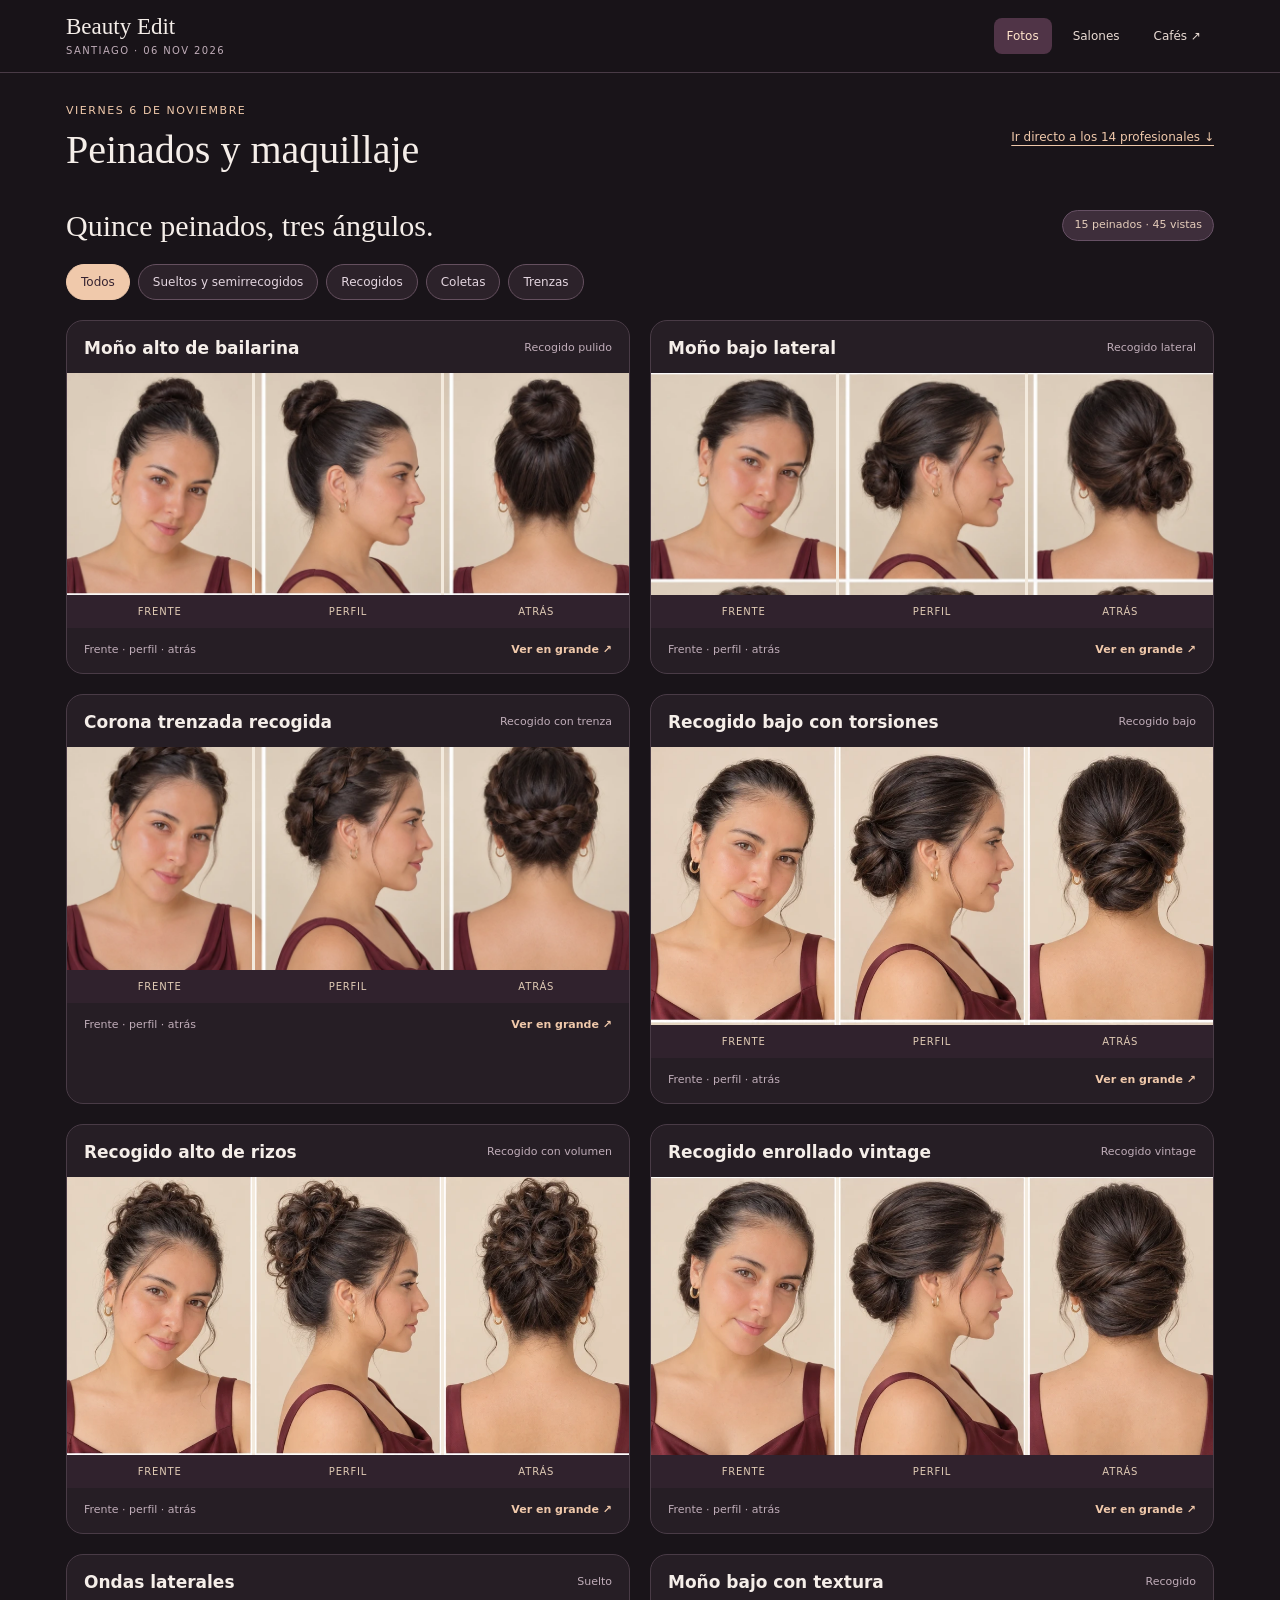
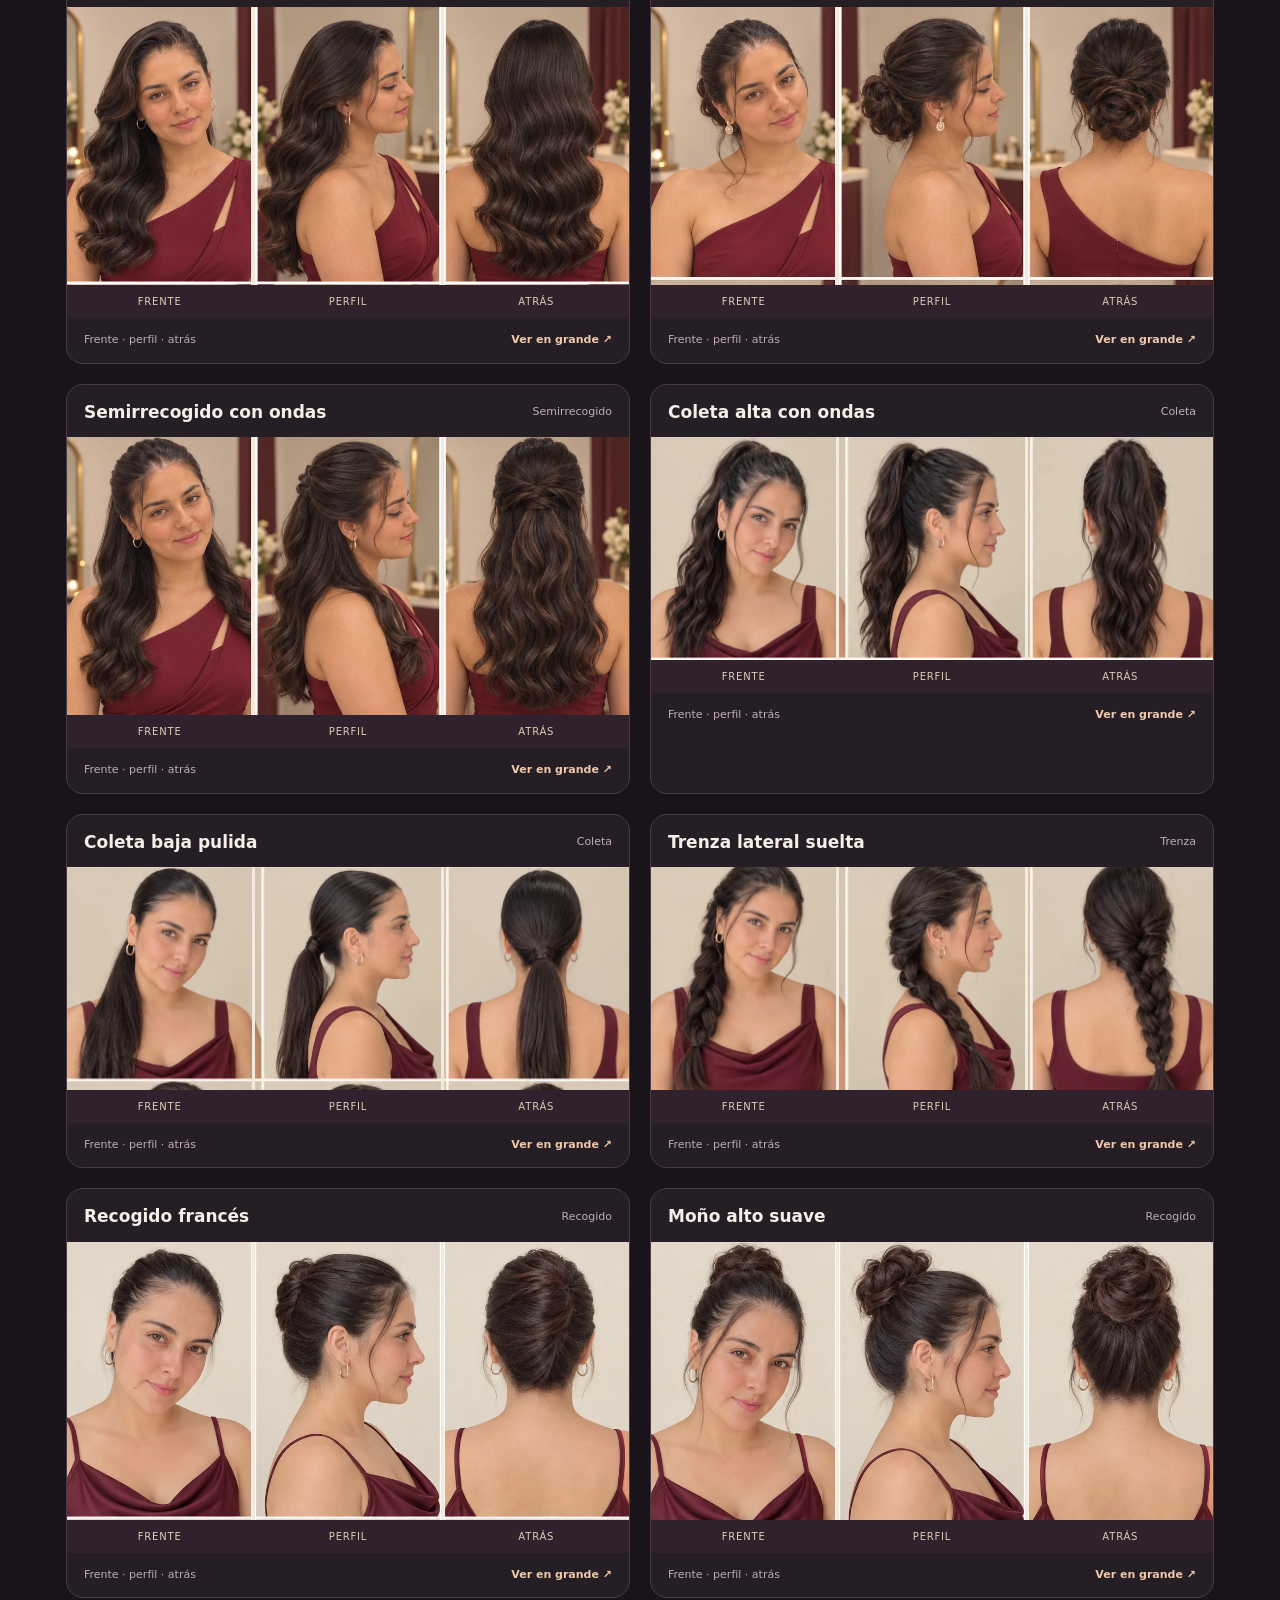
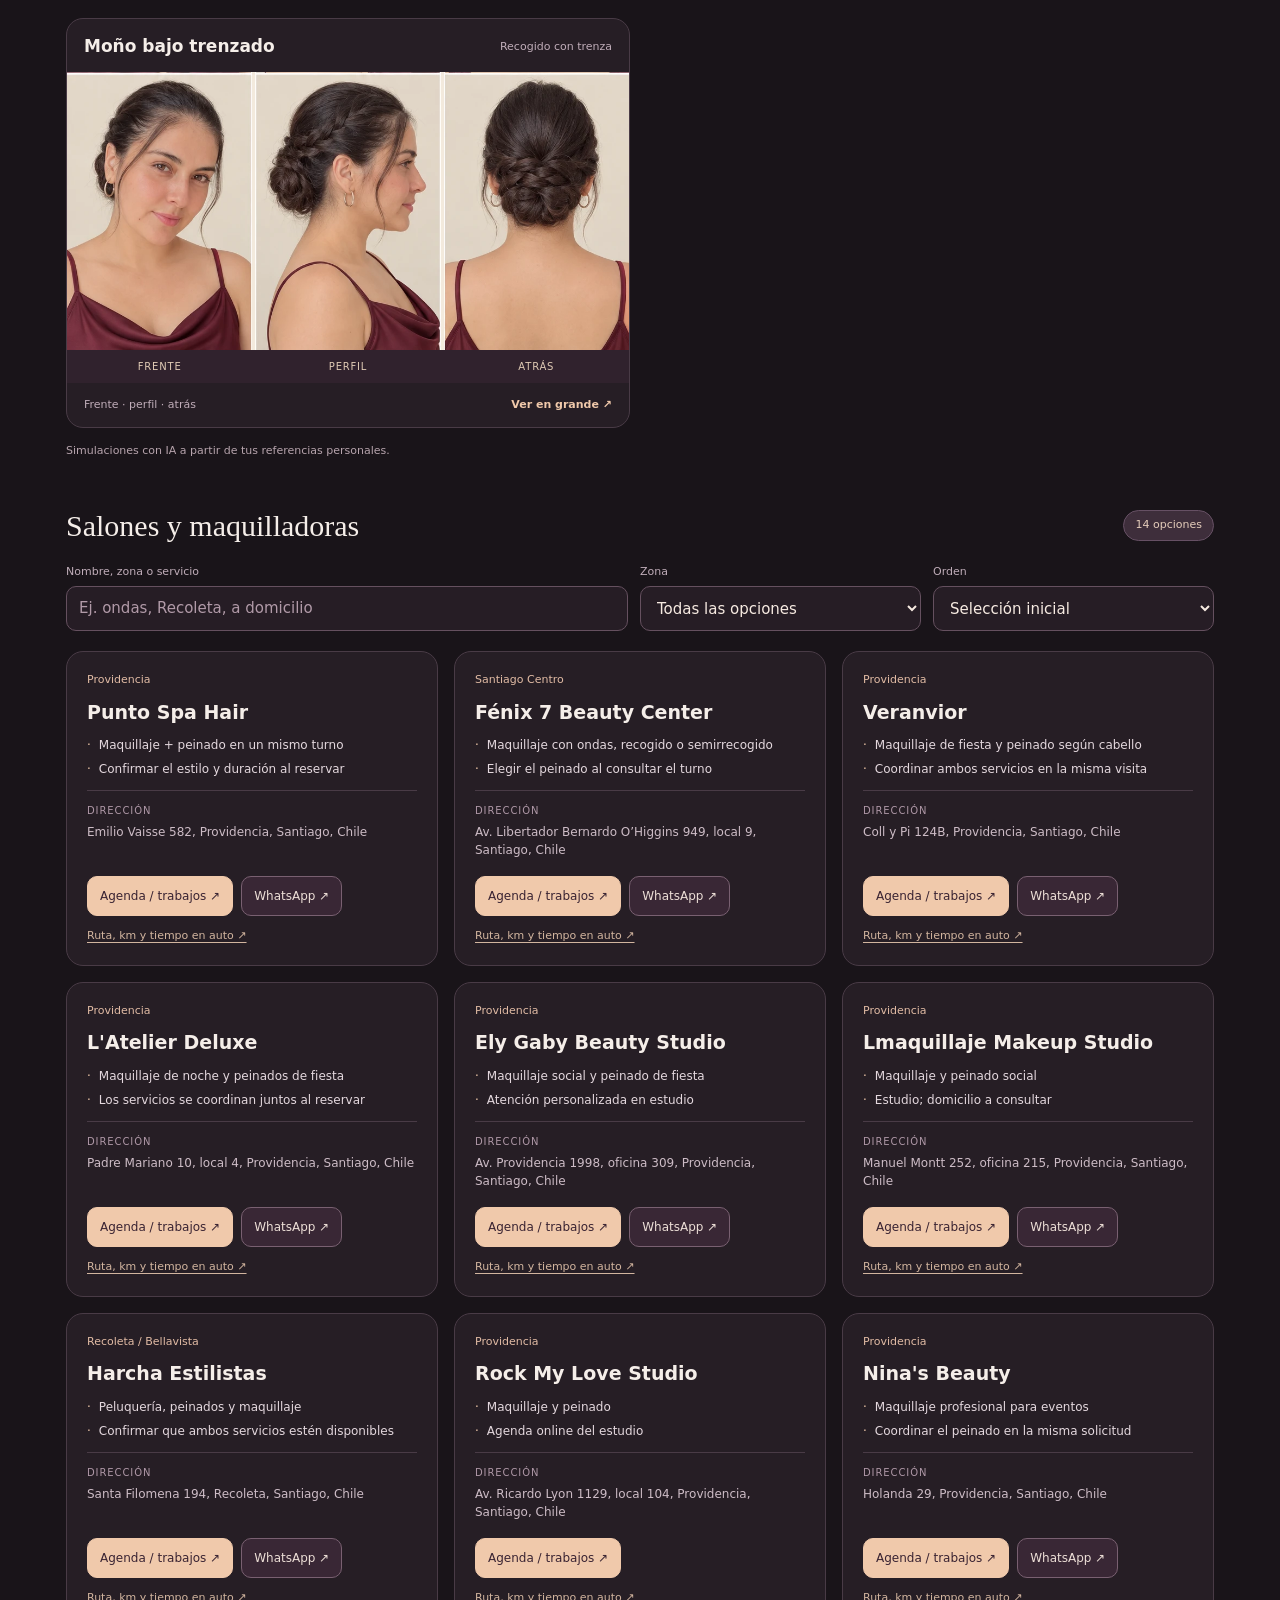
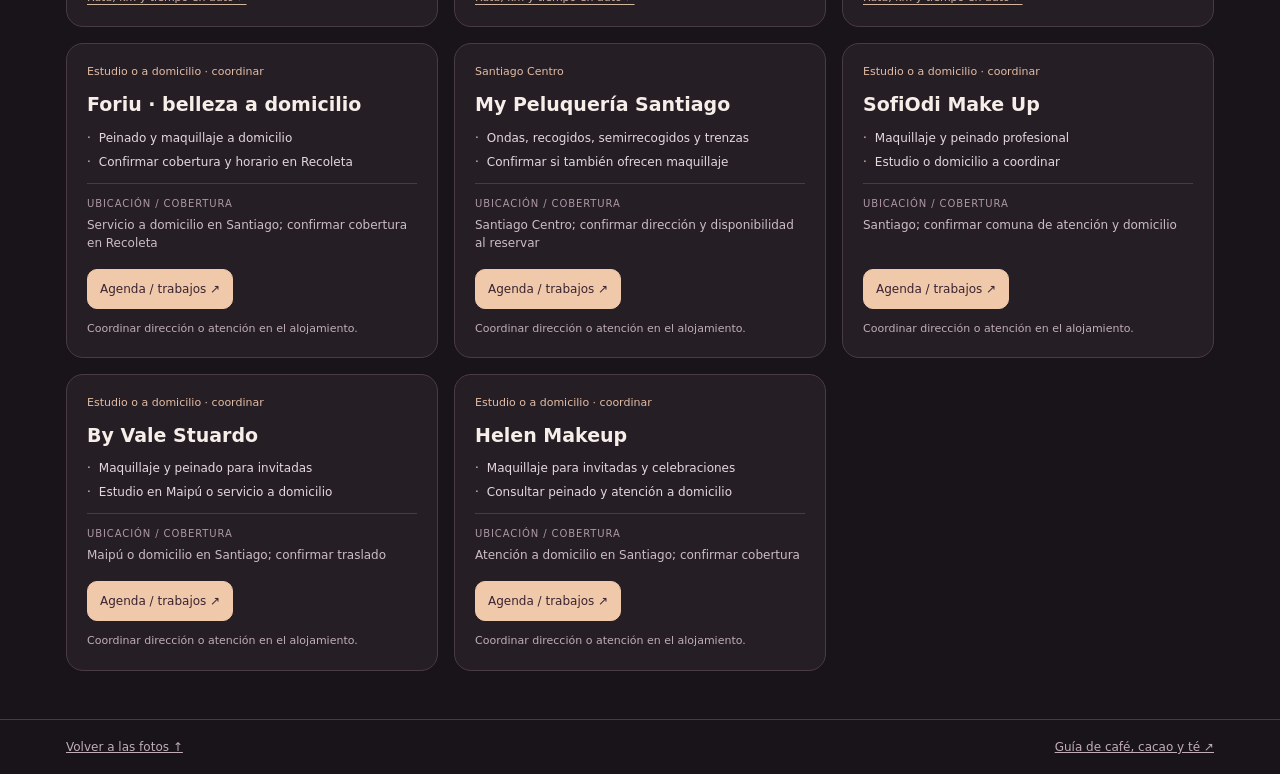
==== commit db278623: "Agregar seis recogidos con vistas frontal, lateral y posterior" ====
--- a/guia_belleza_santiago_06_noviembre.html
+++ b/guia_belleza_santiago_06_noviembre.html
@@ -4,7 +4,7 @@
 <meta charset="utf-8">
 <meta name="viewport" content="width=device-width,initial-scale=1">
 <meta name="theme-color" content="#191419">
-<meta name="description" content="Nueve peinados con vistas de frente, perfil y atrás, y opciones de maquillaje y peluquería en Santiago para el viernes 6 de noviembre de 2026.">
+<meta name="description" content="Quince peinados, incluidos diez recogidos, con vistas de frente, perfil y atrás. Maquillaje y peluquería en Santiago para el viernes 6 de noviembre de 2026.">
 <title>Peinados y salones · Santiago · 6 de noviembre</title>
 <link rel="stylesheet" href="assets/beauty.css?v=2">
 </head>
@@ -13,7 +13,7 @@
 <main id="salones">
 <div class="container page-intro"><div><p class="date">Viernes 6 de noviembre</p><h1>Peinados y maquillaje</h1></div><a class="small-link" href="#profesionales">Ir directo a los 14 profesionales ↓</a></div>
 <section class="container photo-section" id="peinados" aria-labelledby="photosHeading">
-<div class="section-heading"><div><h2 id="photosHeading">Nueve peinados, tres ángulos.</h2></div><span class="badge" id="photoCount">27 vistas</span></div>
+<div class="section-heading"><div><h2 id="photosHeading">Quince peinados, tres ángulos.</h2></div><span class="badge" id="photoCount">45 vistas</span></div>
 <div class="photo-filters" role="group" aria-label="Filtrar peinados"><button class="chip" data-hair-filter="all" aria-pressed="true">Todos</button><button class="chip" data-hair-filter="suelto" aria-pressed="false">Sueltos y semirrecogidos</button><button class="chip" data-hair-filter="recogido" aria-pressed="false">Recogidos</button><button class="chip" data-hair-filter="coleta" aria-pressed="false">Coletas</button><button class="chip" data-hair-filter="trenza" aria-pressed="false">Trenzas</button></div>
 <div class="hair-grid" id="hairGrid"></div>
 <p class="image-note">Simulaciones con IA a partir de tus referencias personales.</p>
@@ -200,6 +200,6 @@
     ]
   }
 ]</script>
-<script src="assets/beauty.js"></script>
+<script src="assets/beauty.js?v=recogidos-2"></script>
 </body>
 </html>
